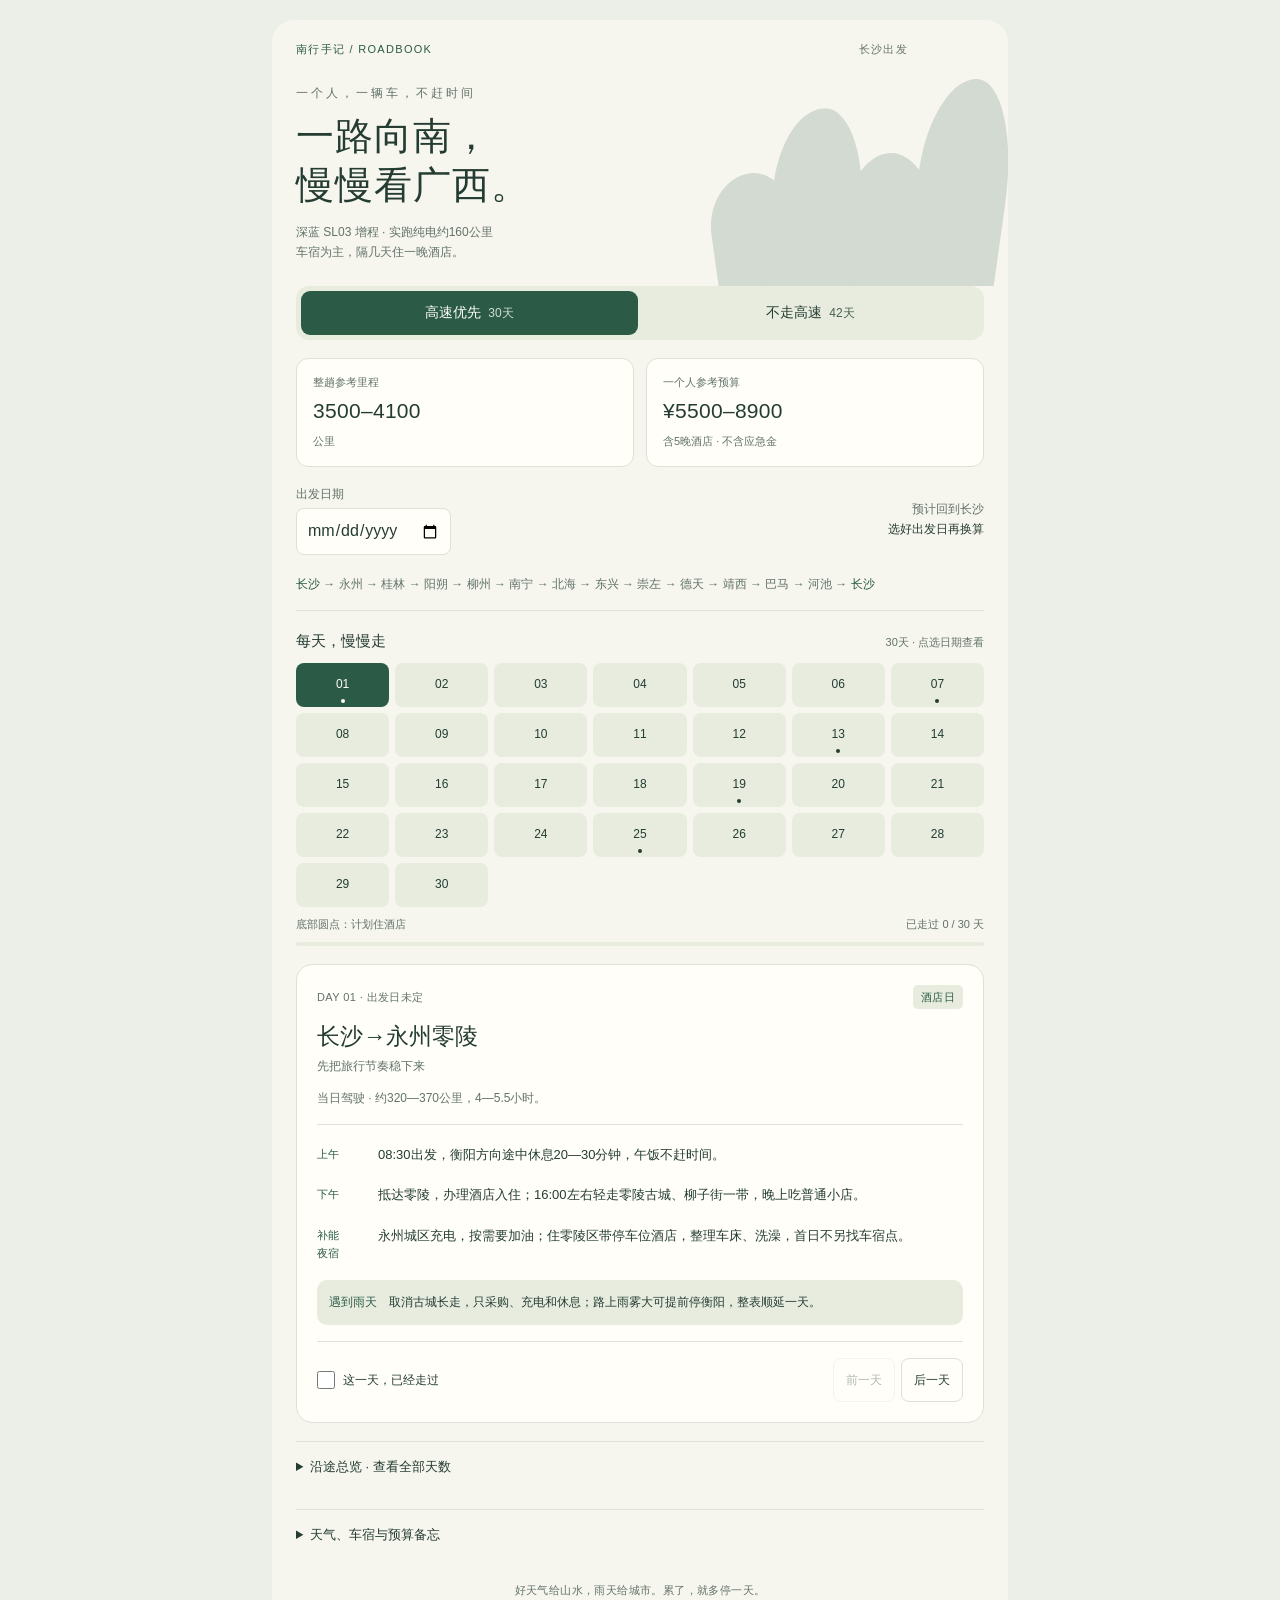
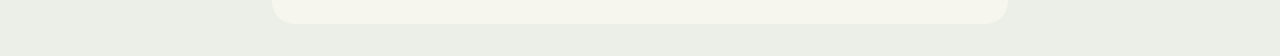
==== index.html @ faa58203 "Publish complete roadbook H5 and travel guides" ====
<!doctype html>
<html lang="zh-CN">
<head>
  <meta charset="utf-8">
  <meta name="viewport" content="width=device-width, initial-scale=1, viewport-fit=cover">
  <meta name="color-scheme" content="light dark">
  <meta name="theme-color" content="#2b5b46">
  <meta name="description" content="长沙出发的广西自驾路书：高速30天、国省道42天，逐日行程、补能夜宿、雨天替代与出发日期换算。">
  <meta name="referrer" content="strict-origin-when-cross-origin">
  <title>南行手记 · 广西自驾路书</title>
  <style>
    :root{color-scheme:light dark;background:light-dark(#ecefe7,#111b17);color:light-dark(#243c32,#eef2e8)}
    html{scroll-behavior:smooth}body{margin:0;padding:20px 12px 32px;font-family:-apple-system,BlinkMacSystemFont,"PingFang SC","Microsoft YaHei",sans-serif}
    .cursor-interaction{cursor:pointer}a{touch-action:manipulation}
    @media(max-width:450px){body{padding:8px 6px 20px}}
    @media(prefers-reduced-motion:reduce){html{scroll-behavior:auto}}
  </style>
  <script>
    (()=>{
      const key='guangxi-roadbook:v1';
      let state=null;
      try{state=JSON.parse(localStorage.getItem(key)||'null');}catch{}
      window.openai={
        widgetState:state,
        setWidgetState(next){
          this.widgetState=next;
          try{localStorage.setItem(key,JSON.stringify(next));return Promise.resolve();}
          catch(error){return Promise.reject(error);}
        }
      };
      window.addEventListener('storage',event=>{
        if(event.key!==key)return;
        try{
          window.openai.widgetState=JSON.parse(event.newValue||'null');
          window.dispatchEvent(new CustomEvent('openai:set_globals',{detail:{globals:{widgetState:window.openai.widgetState}}}));
        }catch{}
      });
    })();
  </script>
</head>
<body>
<div id="gx-roadbook">
  <style>
    #gx-roadbook{--gx-paper:light-dark(#f6f5ee,#18221f);--gx-panel:light-dark(#fffef9,#23302a);--gx-ink:light-dark(#243c32,#eef2e8);--gx-muted:light-dark(#62736a,#b1beb4);--gx-green:light-dark(#2b5b46,#b9d4b6);--gx-on:light-dark(#fffef8,#203228);--gx-line:light-dark(#dce2d7,#405048);--gx-soft:light-dark(#e7ecdf,#303e31);--gx-warm:light-dark(#f1e6cf,#443c2b);--gx-warm-ink:light-dark(#725a2d,#e8d3a2);color:var(--gx-ink);font-family:-apple-system,BlinkMacSystemFont,"PingFang SC","Microsoft YaHei",sans-serif;font-size:14px;line-height:1.65;max-width:736px;margin:0 auto;background:var(--gx-paper);border-radius:22px;overflow:clip;color-scheme:light dark}
    #gx-roadbook *{box-sizing:border-box}#gx-roadbook button,#gx-roadbook input{font:inherit}#gx-roadbook button{color:inherit;cursor:inherit}#gx-roadbook button:focus-visible,#gx-roadbook input:focus-visible,#gx-roadbook summary:focus-visible,#gx-roadbook a:focus-visible{outline:3px solid var(--gx-green);outline-offset:3px}#gx-roadbook [hidden]{display:none!important}
    #gx-roadbook h1,#gx-roadbook h2,#gx-roadbook h3,#gx-roadbook p{margin:0}#gx-roadbook button,#gx-roadbook a,#gx-roadbook summary,#gx-roadbook input{touch-action:manipulation}#gx-roadbook a{color:var(--gx-green);text-underline-offset:3px}
    #gx-roadbook .gx-top{display:flex;align-items:center;justify-content:space-between;gap:12px;padding:20px 24px 0;padding-right:100px;font-size:11px;letter-spacing:1.3px;color:var(--gx-muted)}
    #gx-roadbook .gx-brand{font-weight:500;color:var(--gx-green);white-space:nowrap}#gx-roadbook .gx-hero{padding:26px 24px 23px;position:relative;isolation:isolate;overflow:hidden}#gx-roadbook .gx-kicker{font-size:12px;letter-spacing:3px;color:var(--gx-muted);margin-bottom:8px}#gx-roadbook h1{font-size:38px;font-weight:500;line-height:1.28;letter-spacing:1px;max-width:440px}#gx-roadbook .gx-hero-sub{margin-top:14px;color:var(--gx-muted);font-size:12px;max-width:330px}#gx-roadbook .gx-mountains{position:absolute;inset:10px -20px 0 auto;width:43%;opacity:.17;z-index:-1;pointer-events:none}#gx-roadbook .gx-mountains span{position:absolute;bottom:-12px;width:90px;background:var(--gx-green);border-radius:52% 48% 8% 8%/45% 55% 5% 5%;transform:rotate(-8deg)}#gx-roadbook .gx-mountains span:nth-child(1){height:125px;left:0}#gx-roadbook .gx-mountains span:nth-child(2){height:190px;left:60px;transform:rotate(5deg)}#gx-roadbook .gx-mountains span:nth-child(3){height:145px;left:137px;transform:rotate(-5deg)}#gx-roadbook .gx-mountains span:nth-child(4){height:220px;left:205px;transform:rotate(8deg)}
    #gx-roadbook .gx-body{padding:0 24px 24px;display:grid;gap:18px}#gx-roadbook .gx-tabs{display:grid;grid-template-columns:1fr 1fr;background:var(--gx-soft);padding:5px;border-radius:13px;gap:4px}#gx-roadbook .gx-tab{border:0;background:transparent;border-radius:9px;padding:10px 8px;min-height:44px;font-weight:500}#gx-roadbook .gx-tab[aria-selected=true]{background:var(--gx-green);color:var(--gx-on)}#gx-roadbook .gx-tab small{font-size:12px;font-weight:400;opacity:.8;margin-left:7px}
    #gx-roadbook .gx-stats{display:grid;grid-template-columns:1fr 1fr;gap:12px}#gx-roadbook .gx-stat{padding:14px 16px;background:var(--gx-panel);border:1px solid var(--gx-line);border-radius:12px}#gx-roadbook .gx-stat-label{font-size:11px;color:var(--gx-muted)}#gx-roadbook .gx-stat-value{font-size:21px;letter-spacing:.3px;font-weight:500;margin-top:3px;font-variant-numeric:tabular-nums}#gx-roadbook .gx-stat small{font-size:11px;color:var(--gx-muted)}
    #gx-roadbook .gx-depart{display:flex;align-items:center;justify-content:space-between;gap:12px;flex-wrap:wrap}#gx-roadbook .gx-depart label{display:grid;gap:4px;font-size:12px;color:var(--gx-muted)}#gx-roadbook input[type=date]{border:1px solid var(--gx-line);background:var(--gx-panel);color:var(--gx-ink);border-radius:8px;padding:8px 10px;min-height:44px;font-size:16px;max-width:100%}#gx-roadbook .gx-end{text-align:right;font-size:12px;color:var(--gx-muted)}#gx-roadbook .gx-end strong{display:block;font-weight:500;color:var(--gx-ink)}
    #gx-roadbook .gx-route{font-size:12px;line-height:1.9;color:var(--gx-muted);padding:0 0 14px;border-bottom:1px solid var(--gx-line)}#gx-roadbook .gx-route b{font-weight:500;color:var(--gx-green)}#gx-roadbook .gx-section-head{display:flex;align-items:baseline;justify-content:space-between;gap:12px;margin-bottom:10px}#gx-roadbook .gx-section-head h2{font-size:15px;font-weight:500}#gx-roadbook .gx-section-head span{font-size:11px;color:var(--gx-muted)}
    #gx-roadbook .gx-days{display:grid;grid-template-columns:repeat(7,minmax(0,1fr));gap:6px}#gx-roadbook .gx-day{border:0;background:var(--gx-soft);border-radius:8px;min-height:44px;position:relative;font-size:12px;font-variant-numeric:tabular-nums;padding:7px 1px}#gx-roadbook .gx-day[aria-pressed=true]{background:var(--gx-green);color:var(--gx-on)}#gx-roadbook .gx-day.gx-done:after{content:"✓";position:absolute;right:4px;top:1px;font-size:10px}#gx-roadbook .gx-day.gx-hotel:before{content:"";width:4px;height:4px;background:currentColor;border-radius:50%;position:absolute;left:calc(50% - 2px);bottom:4px}#gx-roadbook .gx-legend{display:flex;justify-content:space-between;gap:10px;flex-wrap:wrap;font-size:11px;color:var(--gx-muted);margin-top:8px}#gx-roadbook .gx-meter{height:4px;border-radius:3px;background:var(--gx-soft);margin-top:8px;overflow:hidden}#gx-roadbook .gx-meter span{display:block;height:100%;background:var(--gx-green);transition:width .2s}
    #gx-roadbook .gx-detail{background:var(--gx-panel);border:1px solid var(--gx-line);border-radius:16px;padding:20px;scroll-margin-top:16px}#gx-roadbook .gx-daytop{display:flex;align-items:center;justify-content:space-between;gap:8px;flex-wrap:wrap;color:var(--gx-muted);font-size:11px;letter-spacing:.4px}#gx-roadbook .gx-badge{background:var(--gx-soft);color:var(--gx-green);padding:3px 8px;border-radius:5px;white-space:nowrap}#gx-roadbook .gx-detail h2{font-size:23px;font-weight:500;margin-top:10px;line-height:1.5}#gx-roadbook .gx-subtitle{font-size:12px;color:var(--gx-muted);margin-top:4px}#gx-roadbook .gx-drive{font-size:12px;color:var(--gx-muted);padding:12px 0 15px;border-bottom:1px solid var(--gx-line)}
    #gx-roadbook .gx-timeline{display:grid;gap:17px;margin:18px 0}#gx-roadbook .gx-slot{display:grid;grid-template-columns:49px 1fr;gap:12px}#gx-roadbook .gx-time{font-size:11px;font-weight:500;color:var(--gx-green);padding-top:2px}#gx-roadbook .gx-slot p{font-size:13px;line-height:1.8;overflow-wrap:anywhere}#gx-roadbook .gx-rain{background:var(--gx-soft);padding:12px;border-radius:10px;font-size:12px;line-height:1.8}#gx-roadbook .gx-rain b{font-weight:500;color:var(--gx-green)}#gx-roadbook .gx-monday{margin-top:10px;background:var(--gx-warm);color:var(--gx-warm-ink);border-radius:8px;padding:10px 12px;font-size:12px}
    #gx-roadbook .gx-actions{display:flex;align-items:center;justify-content:space-between;gap:8px;flex-wrap:wrap;border-top:1px solid var(--gx-line);padding-top:16px;margin-top:16px}#gx-roadbook .gx-complete{display:flex;align-items:center;gap:8px;min-height:44px;font-size:12px}#gx-roadbook input[type=checkbox]{width:18px;height:18px;accent-color:var(--gx-green);margin:0}#gx-roadbook .gx-pager{display:flex;gap:6px}#gx-roadbook .gx-pager button{border:1px solid var(--gx-line);background:var(--gx-panel);border-radius:8px;min-height:44px;padding:7px 12px;font-size:12px}#gx-roadbook button:disabled{opacity:.35}
    #gx-roadbook details{border-top:1px solid var(--gx-line);padding-top:14px}#gx-roadbook summary{font-size:13px;font-weight:500;min-height:35px;user-select:none}#gx-roadbook .gx-outline{margin-top:10px;display:grid;gap:0}#gx-roadbook .gx-outline button{display:grid;grid-template-columns:40px 1fr 20px;gap:8px;text-align:left;align-items:center;border:0;border-bottom:1px solid var(--gx-line);background:transparent;padding:12px 0;min-height:48px;font-size:12px}#gx-roadbook .gx-outline button span:first-child{color:var(--gx-muted);font-variant-numeric:tabular-nums}#gx-roadbook .gx-outline button[aria-current=true]{color:var(--gx-green);font-weight:500}#gx-roadbook .gx-notes{font-size:12px;color:var(--gx-muted);display:grid;gap:12px;margin-top:10px}#gx-roadbook .gx-links{display:flex;gap:16px;flex-wrap:wrap;font-size:12px}#gx-roadbook .gx-foot{font-size:11px;color:var(--gx-muted);text-align:center;padding-top:4px;letter-spacing:.4px}#gx-roadbook .gx-nojs{padding:24px}
    @media(max-width:450px){#gx-roadbook{border-radius:14px}#gx-roadbook .gx-top{padding-left:18px;padding-right:95px;font-size:10px}#gx-roadbook .gx-hero{padding:24px 18px 20px}#gx-roadbook h1{font-size:31px}#gx-roadbook .gx-body{padding:0 16px 20px;gap:16px}#gx-roadbook .gx-detail{padding:16px}#gx-roadbook .gx-detail h2{font-size:21px}#gx-roadbook .gx-stat{padding:12px}#gx-roadbook .gx-stat-value{font-size:19px}#gx-roadbook .gx-tabs small{margin-left:4px;font-size:11px}#gx-roadbook .gx-slot{grid-template-columns:42px 1fr;gap:9px}#gx-roadbook .gx-end{flex:1;min-width:110px}}
    #gx-roadbook .gx-stat-value{white-space:nowrap}#gx-roadbook .gx-stat-value small{display:block;font-size:11px;letter-spacing:0;margin-top:3px}#gx-roadbook b{font-weight:500}
    @media(max-width:360px){#gx-roadbook .gx-stat-value{font-size:16px;letter-spacing:0}#gx-roadbook .gx-stat{padding:10px}#gx-roadbook .gx-top>span:last-child{display:none}#gx-roadbook .gx-depart{display:grid;grid-template-columns:1fr}#gx-roadbook .gx-end{text-align:left}}
    @media(prefers-reduced-motion:reduce){#gx-roadbook *{transition:none!important;scroll-behavior:auto!important}}
  </style>
  <div class="gx-top"><span class="gx-brand">南行手记 / ROADBOOK</span><span>长沙出发</span></div>
  <header class="gx-hero">
    <div class="gx-kicker">一个人，一辆车，不赶时间</div>
    <h1>一路向南，<br>慢慢看广西。</h1>
    <p class="gx-hero-sub">深蓝 SL03 增程 · 实跑纯电约160公里<br>车宿为主，隔几天住一晚酒店。</p>
    <div class="gx-mountains" aria-hidden="true"><span></span><span></span><span></span><span></span></div>
  </header>
  <div class="gx-body">
    <div class="gx-tabs" role="tablist" aria-label="选择路线">
      <button type="button" class="gx-tab cursor-interaction" id="gx-high" role="tab" aria-selected="true" aria-controls="gx-panel" data-route="high">高速优先<small>30天</small></button>
      <button type="button" class="gx-tab cursor-interaction" id="gx-local" role="tab" aria-selected="false" aria-controls="gx-panel" data-route="local">不走高速<small>42天</small></button>
    </div>
    <section id="gx-panel" role="tabpanel" aria-labelledby="gx-high">
      <div class="gx-stats">
        <div class="gx-stat"><div class="gx-stat-label">整趟参考里程</div><div class="gx-stat-value" id="gx-distance">3500—4100 <small>公里</small></div></div>
        <div class="gx-stat"><div class="gx-stat-label">一个人参考预算</div><div class="gx-stat-value" id="gx-budget">¥5500—8900</div><small id="gx-hotels">含5晚酒店 · 不含应急金</small></div>
      </div>
    </section>
    <div class="gx-depart"><label for="gx-start">出发日期<input id="gx-start" type="date" aria-label="选择出发日期"></label><div class="gx-end"><span>预计回到长沙</span><strong id="gx-end">选好出发日再换算</strong></div></div>
    <p class="gx-route"><b>长沙</b> → 永州 → 桂林 → 阳朔 → 柳州 → 南宁 → 北海 → 东兴 → 崇左 → 德天 → 靖西 → 巴马 → 河池 → <b>长沙</b></p>
    <section aria-label="逐日选择">
      <div class="gx-section-head"><h2>每天，慢慢走</h2><span id="gx-range">30天 · 点选日期查看</span></div>
      <div class="gx-days" id="gx-days" aria-label="选择第几天"></div>
      <div class="gx-legend"><span>底部圆点：计划住酒店</span><span id="gx-progress" aria-live="polite">已走过 0 / 30 天</span></div>
      <div class="gx-meter" role="progressbar" aria-label="行程完成进度" aria-valuemin="0" aria-valuemax="30" aria-valuenow="0"><span id="gx-meter-fill" style="width:0%"></span></div>
    </section>
    <article class="gx-detail" id="gx-detail" aria-label="当天行程">
      <div class="gx-daytop"><span id="gx-date">DAY 01 · 出发日未定</span><span class="gx-badge" id="gx-sleep">酒店日</span></div>
      <h2 id="gx-title"></h2><p class="gx-subtitle" id="gx-subtitle"></p><div class="gx-drive" id="gx-drive"></div>
      <div class="gx-timeline"><div class="gx-slot"><span class="gx-time">上午</span><p id="gx-am"></p></div><div class="gx-slot"><span class="gx-time">下午</span><p id="gx-pm"></p></div><div class="gx-slot"><span class="gx-time">补能<br>夜宿</span><p id="gx-night"></p></div></div>
      <div class="gx-rain"><b>遇到雨天　</b><span id="gx-rain"></span></div>
      <div class="gx-monday" id="gx-monday" hidden>这天是周一，涉及博物馆的安排先核实开放，可与同城户外日调换。</div>
      <div class="gx-actions"><label class="gx-complete cursor-interaction"><input id="gx-complete" type="checkbox">这一天，已经走过</label><div class="gx-pager"><button type="button" id="gx-prev" class="cursor-interaction">前一天</button><button type="button" id="gx-next" class="cursor-interaction">后一天</button></div></div>
      <span id="gx-live" class="gx-sr" aria-live="polite" style="position:absolute;clip-path:inset(50%);width:1px;height:1px;overflow:hidden"></span>
    </article>
    <details id="gx-all"><summary class="cursor-interaction">沿途总览 · 查看全部天数</summary><div class="gx-outline" id="gx-outline"></div></details>
    <details><summary class="cursor-interaction">天气、车宿与预算备忘</summary><div class="gx-notes">
      <p><b>天气资料截至 2026.11.05。</b>11月上旬冷空气和阴雨频繁，8—9日前后需重点复核降雨及北部湾大风。更远日期按县级24—72小时预报调整，不把本页当实时预报。</p>
      <div class="gx-links"><a href="https://hunan.weather.com.cn/index.shtml" target="_blank" rel="noopener noreferrer">湖南天气 ↗</a><a href="https://gx.weather.com.cn/indexOnline.shtml" target="_blank" rel="noopener noreferrer">广西天气 ↗</a><a href="https://www.gxnews.com.cn/staticpages/20261104/newgx6aeb2c15-22011536.shtml" target="_blank" rel="noopener noreferrer">近期预报来源 ↗</a></div>
      <p><b>车宿先落实许可。</b>夜宿区域是候选，不是已核实营地；确认允许留人过夜、厕所夜间开放和总收费。没有合适场地就住店。</p>
      <p><b>增程车核对露营规则。</b>当前车机是否禁用增程器、低电量及模式结束后的行为，按对应说明书核实；不在地下车库、封闭棚或尾气聚集处睡车。</p>
      <p><b>费用是估算。</b>包含油电、餐饮、停车、少量门票和计划酒店；另留1500—2000元应急。当天延长的酒店与生活费另算。车程未接实时导航，桩位和场地须当天确认。</p>
      <p><b>闭馆日可调换。</b>桂林、柳州、合浦博物馆通常周一闭馆，实际以馆方通知为准。雨天留城休整，后面的日期顺延。</p>
    </div></details>
    <footer class="gx-foot">好天气给山水，雨天给城市。累了，就多停一天。</footer>
  </div>
  <script id="gx-trip-data" type="application/json">{"high": [{"n": 1, "title": "长沙→永州零陵：先把旅行节奏稳下来", "drive": "约320—370公里，4—5.5小时。", "am": "08:30出发，衡阳方向途中休息20—30分钟，午饭不赶时间。", "pm": "抵达零陵，办理酒店入住；16:00左右轻走零陵古城、柳子街一带，晚上吃普通小店。", "night": "永州城区充电，按需要加油；住零陵区带停车位酒店，整理车床、洗澡，首日不另找车宿点。", "rain": "取消古城长走，只采购、充电和休息；路上雨雾大可提前停衡阳，整表顺延一天。"}, {"n": 2, "title": "永州→桂林：转场后只逛老城", "drive": "约210—260公里，3—4小时。", "am": "09:00出发，经全州、兴安方向去桂林；途中只休息，不塞灵渠游览。", "pm": "午后抵达，车停正规场地，步行东西巷、靖江王城外围，晚饭后早点休息。", "night": "桂林七星区或叠彩区生活便利的地面管理停车场候选；城区充电，不把东西巷日间停车位当作车宿许可。", "rain": "道路正常就完成转场，抵达后休息；有交通预警则留永州。"}, {"n": 3, "title": "桂林：湖边慢走或博物馆日", "drive": "约10—60公里，0.5—2小时，取决于是否前往临桂。", "am": "天气适合时走榕湖、杉湖开放步道，约2小时，不必买游船票。", "pm": "东西巷附近吃午饭，回车午休；有兴趣再逛一段漓江城区开放步道。", "night": "继续住已确认允许过夜的桂林停车点，午饭时补电，尽量不用每天搬车宿基地。", "rain": "改为临桂桂林博物馆，09:30—12:00参观，下午休整；周一闭馆则洗衣、采购，户外等下一天。"}, {"n": 4, "title": "桂林→兴坪：漓江风景只看一段", "drive": "约70—100公里，1.5—2.5小时。", "am": "09:00前后出发，导航兴坪古镇正规停车场，按开放公路行驶，不跟随所谓沿江捷径。", "pm": "午饭后逛古镇和开放岸边，挑一段看黄布倒影方向风景；不爬老寨山、不安排徒步穿越。", "night": "离开桂林前补电，兴坪镇找经核实允许过夜的管理停车场或民宿院内；无合适场地就住镇上。", "rain": "中到大雨、山路预警时不转进兴坪，留桂林，D4及后续顺延。"}, {"n": 5, "title": "兴坪→阳朔：半天看江，半天安顿", "drive": "约30—50公里，1—1.5小时。", "am": "09:00—11:00在兴坪开放岸边散步；水上项目如要体验，先核实营业、水位和限制，只选一个。", "pm": "午饭后去阳朔县城，先确定停车基地和充电；傍晚轻逛西街，天黑后步行或公共交通返回已定基地。", "night": "阳朔县城外围管理停车场候选，避开西街酒吧夜间噪声区。", "rain": "上午直接休息，中午视路况去阳朔；不坐筏、不走江滩。"}, {"n": 6, "title": "阳朔：遇龙河上游慢游", "drive": "约20—50公里，1—2小时。", "am": "09:00到旧县附近正规停车点；选择旧县、遇龙桥方向的一段开放步道，走2—3公里即可。", "pm": "天气好可租自行车走一小段田园路，或喝茶发呆；不要求一天骑完整条遇龙河。", "night": "下午回阳朔城区补电，仍住同一获准车宿点；洗衣烘干可在城区解决。", "rain": "取消骑行与河边长走，改为采购、洗衣和休息，留一整天空白也可以。"}, {"n": 7, "title": "阳朔→柳州：到城里洗澡睡一晚", "drive": "约170—220公里，2.5—3.5小时。", "am": "09:00出发去柳州，中途休息一次；不额外绕去荔浦收费景区。", "pm": "先入住酒店、洗澡洗衣；傍晚在柳江开放岸边走走，晚饭吃螺蛳粉或卷粉。", "night": "住柳州带停车位酒店，优先柳南区或鱼峰区交通方便的生活片区；下午充电。", "rain": "只完成转场和酒店休整，取消夜景。"}, {"n": 8, "title": "柳州：公园和老城", "drive": "约15—35公里，0.5—1.5小时。", "am": "09:00—12:00龙潭公园轻松走，不追每个拍照点。", "pm": "午休后逛柳侯公园，傍晚再选窑埠或柳江岸边一处，避免来回穿城。", "night": "柳州生活区附近地面管理停车场候选；补给后找安静位置，避开夜市与货运口。", "rain": "改柳州博物馆，馆方通常周一闭馆；闭馆就把公园日与返程柳州参观项目互换。"}, {"n": 9, "title": "柳州→南宁：城市转场，不加青秀山", "drive": "约240—290公里，3—4小时。", "am": "08:30—09:00出发，途中休息、吃饭，别边开车边赶午饭。", "pm": "抵达南宁后充电、采购；傍晚逛三街两巷或民生路片区，二选一即可。", "night": "南宁江南区或青秀区生活方便、获准过夜的地面停车点；先确定夜宿再进老城。", "rain": "抵达后直接休息，不在雨中走老城。"}, {"n": 10, "title": "南宁：看民族文化，给身体放一天假", "drive": "约20—50公里，1—2小时。", "am": "09:30—12:00广西民族博物馆，先查馆方当日开放和入馆要求。", "pm": "午饭、午休、洗衣；雨停后任选一段邕江开放步道，不再加第二个大景点。", "night": "沿用南宁获准车宿基地，午饭或洗衣期间充电。", "rain": "保留开馆的室内参观；遇闭馆则把D10改纯休整日，不开车找另一个同样闭馆的馆。"}, {"n": 11, "title": "南宁→北海：到海边先安顿", "drive": "约210—260公里，3—4小时。", "am": "09:00出发，午前后到北海，午饭吃普通小店，不急着买海鲜。", "pm": "先找城区停车基地、充电，16:00左右去银滩开放区域看海一小时。", "night": "海城区或银海区内陆侧管理停车场候选；不在沙滩、堤外和迎风海边过夜。", "rain": "取消银滩，城区采购与休息；大风天气直接住店。"}, {"n": 12, "title": "北海：银滩和侨港，慢一点", "drive": "约15—35公里，0.5—1.5小时。", "am": "09:00—11:00银滩开放区域散步，遵守海滩旗示与现场管理，不把下水列为任务。", "pm": "午休后逛侨港街区，吃一两样小吃；风小、无预警时再看海，16:30左右返城。", "night": "继续住北海同一获准停车基地，按实测夜耗决定是否补电。", "rain": "城区短逛或休息；不追日落，不在风浪里守海边。"}, {"n": 13, "title": "北海：老街、洗衣、住酒店", "drive": "约10—30公里，0.5—1小时。", "am": "09:00—11:00北海老街，沿主街慢走，午饭问清价格和份量。", "pm": "入住酒店，洗澡、洗衣烘干、整理潮湿被褥；不给这半天再加行程。", "night": "北海酒店，预算120—200元，停车条件先核实；城区补电。", "rain": "缩短老街，把大部分时间给酒店休整。"}, {"n": 14, "title": "北海→钦州→防城港：分段看海岸城市", "drive": "约200—250公里，3—4.5小时。", "am": "08:30—09:00出发去钦州，午饭并休息、补能。", "pm": "去防城港，先定落脚点；天气合适时在西湾开放步道散步，不再绕远去别的海滩。", "night": "钦州或防城港城区充电；防城港内陆侧管理停车场候选。", "rain": "可只走到钦州，当天过夜，防城港次日顺延。"}, {"n": 15, "title": "防城港→东兴：口岸城市慢逛", "drive": "约60—100公里，1.5—2.5小时。", "am": "09:00出发，午前到东兴，先解决停车、午饭。", "pm": "步行口岸城市开放街区和老街，不安排出境，不闯临时管制区域。", "night": "东兴城区充电与获准车宿，避开口岸货车通道。", "rain": "减少步行，在城区休息；不要改走更偏僻的沿边路躲雨。"}, {"n": 16, "title": "东兴→崇左：转入边关田园路线", "drive": "约210—280公里，3—4.5小时。", "am": "08:30出发，按实时导航选择上思方向的高速组合，途中休息一次。", "pm": "抵达崇左后补给、充电；傍晚太平古城开放街区轻走1小时即可。", "night": "崇左江州区生活片区管理停车场候选，优先方便第二天出城的位置。", "rain": "转场后直接休息，取消古城夜逛；道路预警则留东兴。"}, {"n": 17, "title": "崇左→大新补能→明仕田园：把时间给田园", "drive": "视是否绕大新补电，约120—190公里，2.5—4小时。", "am": "09:00出发；先核对明仕、硕龙补能情况，必要时经大新县城充电、午饭，不赌景区桩。", "pm": "明仕田园开放区域步行2—3公里，看峰林、村落；竹筏自选，不买整套项目。", "night": "明仕经核实允许过夜的民宿院内或管理场地候选；找不到就住当地民宿，不夜间折返赶路。", "rain": "留崇左或大新县城，等雨势缓解再进田园，整表顺延。"}, {"n": 18, "title": "明仕→德天→硕龙：只安排瀑布一个主项目", "drive": "约60—100公里，1.5—3小时。", "am": "08:30前后出发到德天游客集散中心，按景区接驳进入，留3—4小时看瀑布。", "pm": "午饭后视体力继续景区步行，14:30—15:30离开，去硕龙镇安顿；不再加峡谷。", "night": "白天核实硕龙可用桩；无补电条件且夜间电量不够，就住店，不用睡觉时发动机补电兜底。", "rain": "只有景区正常开放、无相关预警才游览；强降雨或关闭则留镇上，德天顺延。"}, {"n": 19, "title": "硕龙→靖西→鹅泉：小景点配酒店", "drive": "约100—150公里，2.5—4小时。", "am": "09:00出发去靖西，先在城区吃饭、充电，不绕进未经核实的沿边小路。", "pm": "天气合适时去鹅泉，留1.5—2小时；随后回靖西酒店洗澡休息。", "night": "靖西城区酒店，优先停车、洗衣方便的生活区；城区补能。", "rain": "取消鹅泉，直接酒店休整，次日与旧州合并或顺延。"}, {"n": 20, "title": "靖西→旧州→靖西：留一天给村镇", "drive": "约30—60公里，1—2小时。", "am": "09:00出发去旧州，在正规停车场停车，步行老街、看绣球手工，停留2小时。", "pm": "当地午饭，天气好再走一小段田园；15:00前后回靖西，不叠加漂流。", "night": "靖西同一生活片区找获准车宿场地，下午按夜耗补电。", "rain": "旧州只短逛或取消，留城区；不因闲着而临时钻峡谷。"}, {"n": 21, "title": "靖西→渠洋湖→靖西：湖景日", "drive": "约60—100公里，1.5—3小时。", "am": "09:00出发到渠洋湖正规游客服务/停车区域，沿开放岸线看景；游船先看风力、营业和价格。", "pm": "午饭后休息，14:00—15:00返回靖西，补充食品饮水，准备第二天转场。", "night": "靖西城区充电，继续获准车宿；不睡湖边草地和田埂。", "rain": "取消湖区，城区休息；这是可与D19/D20调换的天气机动日。"}, {"n": 22, "title": "靖西→百色：转场与城市参观", "drive": "约130—170公里，2—3小时。", "am": "09:00出发，中午到百色，先吃饭和确定停车。", "pm": "百色起义纪念馆作为可选项目，先核实开放；不感兴趣就城区开放步道短走。", "night": "百色右江区管理停车场候选，城区充电、检查胎压和轮胎。", "rain": "开馆时保留室内参观，闭馆就补给与休整。"}, {"n": 23, "title": "百色→巴马：到县城安顿再说", "drive": "约120—170公里，2—3.5小时。", "am": "09:00出发去巴马，中午在县城吃饭。", "pm": "先充电和找落脚点；天气合适再走县城开放滨水步道，不急着往村里跑。", "night": "巴马县城生活片区获准地面停车点，不把河边空地当营地。", "rain": "只完成县城转场，不走滨水步道。"}, {"n": 24, "title": "巴马：盘阳河沿线半日，半日休息", "drive": "约30—70公里，1—2.5小时。", "am": "09:00出发看盘阳河沿线开放村镇，选一个点停车散步，午饭前后返回。", "pm": "午休、买菜水果、整理行李；洞穴和养生项目不作为必买内容。", "night": "巴马县城充电并沿用获准停车点，为次日山区转场留足油电。", "rain": "取消沿河出游，县城完整休息一天。"}, {"n": 25, "title": "巴马→河池金城江：山区转场后住店", "drive": "约170—230公里，3—4.5小时，具体以导航为准。", "am": "08:30出发，选高速优先路线，途中休息一次；不为省十几公里改陌生山道。", "pm": "到金城江先入住酒店，洗澡洗衣；有余力再在城区短走，不加洞穴景点。", "night": "河池金城江区酒店，城区充电、按需加油。", "rain": "有山区道路预警就留巴马，酒店日顺延。"}, {"n": 26, "title": "金城江→宜州：龙江边的短途日", "drive": "约70—110公里，1.5—2小时。", "am": "09:00出发去宜州，中午到城区吃饭。", "pm": "龙江城区开放岸边散步，逛普通生活街区，不再专程绕去远郊景点。", "night": "宜州城区充电与获准管理停车场车宿。", "rain": "短途转场后在城区休息，不走河边。"}, {"n": 27, "title": "宜州→柳州：返程补给日", "drive": "约90—130公里，1.5—2.5小时。", "am": "09:00出发，中午到柳州，吃一顿喜欢的小吃。", "pm": "去程没参观柳州博物馆的可补上；否则洗衣、采购、检查车辆，留半天放空。", "night": "柳州城区补电，尽量用去程已熟悉、再次确认允许的停车点。", "rain": "保留室内参观或生活补给；闭馆就休息。"}, {"n": 28, "title": "柳州→桂林：轻松回到熟悉城市", "drive": "约150—190公里，2—3小时。", "am": "09:00出发，午饭前后到桂林。", "pm": "去程因天气没逛的老城或湖边择一补上；都看过就休息，别为凑景点绕远。", "night": "桂林城区充电，使用重新核实的去程停车点，返湘前查湖南天气。", "rain": "转场后休息；桂北大风雨或山区预警时留柳州。"}, {"n": 29, "title": "桂林→兴安短停→永州", "drive": "约230—290公里，3.5—5小时，含短停绕行。", "am": "08:30出发，兴安县城停1—2小时，灵渠周边开放街区散步；是否进入收费景区自选。", "pm": "午饭后去永州，尽量16:00前抵达，不继续赶长沙。", "night": "永州城区充电与获准车宿；如果潮湿或疲劳，住去程熟悉酒店。", "rain": "取消兴安停留，按路况直接永州；不要把节省时间变成夜间加开。"}, {"n": 30, "title": "永州→长沙：白天回家", "drive": "约320—370公里，4—5.5小时。", "am": "08:30出发，衡阳方向途中休息、吃饭，按天气和疲劳状态控制节奏。", "pm": "回长沙，结束环线；不再加购物和景区任务。", "night": "途中按需要补油电，晚上回家；困倦就近休息或增加一晚。", "rain": "湖南雨雾大就晚一天回，不赶原定D30。"}], "local": [{"n": 1, "title": "长沙→湘潭→衡山县城", "drive": "约140—190公里，3.5—5小时。", "am": "08:30出发，参考G107走廊，湘潭停午饭，休息30分钟。", "pm": "继续去衡山县城，抵达后仅在县城开放滨江路段走一小时，不去南岳登山。", "night": "衡山县城充电与获准地面停车场车宿，避开G107货车通道。", "rain": "雨雾明显就停湘潭，增加一晚，不夜间补里程。"}, {"n": 2, "title": "衡山→衡阳市区", "drive": "约60—100公里，1.5—3小时。", "am": "睡足后09:00出发，中午前到衡阳，吃饭、充电。", "pm": "石鼓书院周边开放滨江步道轻走，是否进入收费区域自行决定；16:00前找夜宿。", "night": "衡阳市区生活片区管理停车场候选，避开江滩和货运区域。", "rain": "直接城市休息，给衣物除潮，不改爬南岳。"}, {"n": 3, "title": "衡阳→祁东→祁阳", "drive": "约130—180公里，3.5—5.5小时。", "am": "08:30出发，祁东县城午饭、停车休息；参考G322走廊。", "pm": "继续到祁阳，城区找落脚点，傍晚普通生活街区散步，不再跑景区。", "night": "祁东或祁阳充电，祁阳城区获准车宿。", "rain": "午后雨大就停祁东，祁阳和后续顺延一天。"}, {"n": 4, "title": "祁阳→永州零陵：洗澡洗衣", "drive": "约60—100公里，1.5—3小时。", "am": "09:00出发去零陵，午饭前后抵达；不叠加浯溪等游览。", "pm": "入住酒店，洗澡洗衣；16:00左右再轻逛零陵古城、柳子街。", "night": "零陵区带停车位酒店，城区补能、采购饮水。", "rain": "保留酒店休整，古城随时可取消。"}, {"n": 5, "title": "零陵→东安→全州", "drive": "约120—170公里，3—5小时。", "am": "08:30出发，经东安，县城吃午饭和休息。", "pm": "到全州，湘江城区开放步道短走，体验县城生活，不绕进山里。", "night": "东安或全州城区补电，全州获准管理停车场车宿。", "rain": "停东安或全州县城，不在大雨中找郊野营地。"}, {"n": 6, "title": "全州→兴安→桂林", "drive": "约130—180公里，3.5—5小时。", "am": "08:30出发，兴安停1—2小时，看灵渠周边开放街区，午饭后休息。", "pm": "继续去桂林，先确定停车基地，不再安排夜景长走。", "night": "兴安或桂林补电，桂林七星区/叠彩区管理停车点候选。", "rain": "取消兴安游览，路况差就留兴安县城。"}, {"n": 7, "title": "桂林：湖边、东西巷", "drive": "约10—60公里，0.5—2小时。", "am": "榕湖、杉湖开放步道慢走2小时。", "pm": "午休后东西巷、靖江王城外围步行，16:00前回停车基地。", "night": "桂林沿用获准停车场，午饭时补电。", "rain": "改临桂桂林博物馆；周一闭馆则纯休整，户外日顺延。"}, {"n": 8, "title": "桂林→兴坪", "drive": "约70—100公里，2—3小时。", "am": "09:00出发，经正常开放公路到兴坪正规停车场，不走地图里的临江小道捷径。", "pm": "古镇午饭、开放岸边看漓江，走到舒服就返回，不爬山追日落。", "night": "桂林出发前补电；兴坪经核实允许过夜的管理场地候选，无合适点就住店。", "rain": "留桂林，兴坪整天后移。"}, {"n": 9, "title": "兴坪→阳朔", "drive": "约30—50公里，1—1.5小时。", "am": "兴坪岸边轻走，或天气、运营允许时选一个水上项目。", "pm": "午饭后去阳朔，找基地、充电；傍晚西街短逛，不逛到深夜。", "night": "阳朔县城外围获准管理停车点，不占景区接驳车位车宿。", "rain": "取消水上项目，按路况转场后休息。"}, {"n": 10, "title": "阳朔：遇龙河上游＋酒店", "drive": "约20—50公里，1—2小时。", "am": "旧县、遇龙桥方向开放步道选一段走2小时，停车服从景区管理。", "pm": "回县城入住酒店，洗澡、洗衣烘干，整理床垫被褥。", "night": "阳朔酒店，停车和洗衣条件先核实；城区补电。", "rain": "上午取消，直接休整；遇龙河留给D11。"}, {"n": 11, "title": "阳朔：遇龙河下游与十里画廊", "drive": "约15—40公里，0.5—1.5小时。", "am": "工农桥、十里画廊方向，车停允许区域后步行或租自行车，选短线，不强求骑一圈。", "pm": "旧县日没看成可补上；否则午休后吃饭、采购，留出半天机动。", "night": "阳朔城区获准车宿，出发前夜补足已验证的夜间与次日行驶用电。", "rain": "取消骑行，休息；不为了补项目去湿滑山顶。"}, {"n": 12, "title": "阳朔→荔浦→鹿寨", "drive": "约160—220公里，4.5—6.5小时。", "am": "08:30出发，正常国省道去荔浦，午饭和休息不少于1小时。", "pm": "精神好、路况正常再去鹿寨；不买景区门票、不赶拍照点。", "night": "荔浦或鹿寨城区补能；鹿寨获准停车场车宿。", "rain": "或15:00仍离鹿寨较远时直接住荔浦，次日顺延。"}, {"n": 13, "title": "鹿寨→柳州", "drive": "约50—90公里，1.5—3小时。", "am": "09:00出发去柳州，午饭吃普通螺蛳粉店。", "pm": "龙潭公园走2小时，傍晚前确定停车，不再跨城赶夜市。", "night": "柳州鱼峰区/柳南区生活片区获准地面停车场，城区充电。", "rain": "改休息或开馆的博物馆，公园留D14。"}, {"n": 14, "title": "柳州：博物馆、柳侯公园", "drive": "约10—30公里，0.5—1小时。", "am": "09:30—12:00柳州博物馆，预留2小时以上。", "pm": "午休后柳侯公园，天气好再选一小段柳江岸边；不额外爬马鞍山。", "night": "沿用柳州获准停车点，按需要充电。", "rain": "保留开馆的博物馆；若周一闭馆，则与D13公园项目交换或休整。"}, {"n": 15, "title": "柳州→来宾", "drive": "约90—140公里，2.5—4小时。", "am": "09:00出发，走不走高速导航选项核实后再上路，中午到来宾。", "pm": "补给、午休，城区开放步道短走；这是转场拆分日，不安排远郊景区。", "night": "来宾兴宾区城区充电、获准地面停车点车宿。", "rain": "取消散步，抵达后休息；连续雨天可增加酒店。"}, {"n": 16, "title": "来宾→宾阳→南宁：长转场后住店", "drive": "约180—240公里，4.5—6.5小时。", "am": "08:30出发，宾阳停午饭，休息1小时，午后确认剩余路况。", "pm": "继续到南宁酒店，洗澡洗衣，晚上仅在酒店附近吃饭。", "night": "宾阳或南宁充电，南宁带停车位酒店。", "rain": "或明显疲劳时在宾阳住店，不为赶酒店预订硬开南宁。"}, {"n": 17, "title": "南宁：广西民族博物馆", "drive": "约20—50公里，1—2小时。", "am": "09:30—12:00参观广西民族博物馆，入馆前查当天通知。", "pm": "午休、洗衣取衣、采购；天气合适在邕江开放步道短走。", "night": "南宁生活片区获准地面停车场，午饭或采购时补电。", "rain": "保留开放室内参观，闭馆就与D18对换或休整。"}, {"n": 18, "title": "南宁：半天老城，半天空白", "drive": "约10—30公里，0.5—1.5小时。", "am": "三街两巷、民生路片区慢走，午饭吃小份菜。", "pm": "休息、整理照片、记账；特别想去青秀山可把今天换成青秀山半日，别两套都塞进去。", "night": "沿用南宁获准车宿点，出发去海岸前补油电。", "rain": "纯休整日，不出城找景区。"}, {"n": 19, "title": "南宁→钦州", "drive": "约130—180公里，3.5—5小时。", "am": "08:30—09:00出发，参考正常国省干线，中途休息一次。", "pm": "到钦州吃饭、充电，老城区轻逛，16:00起找停车场。", "night": "钦州城区获准管理停车场，不睡沿海湿地或河边低地。", "rain": "仅转场和休息，不再外出散步。"}, {"n": 20, "title": "钦州→合浦：拆开去北海的路", "drive": "约110—160公里，3—4.5小时。", "am": "09:00出发去合浦，午前后到县城，午饭、午休。", "pm": "县城慢走，确认次日上午合浦汉代文化博物馆开放及入馆要求；整理行李。", "night": "合浦县城补电、获准管理停车场车宿。", "rain": "当日就是生活补给日，不绕海边。"}, {"n": 21, "title": "合浦汉代文化博物馆→北海", "drive": "约40—70公里，1—2小时。", "am": "09:00—11:30合浦汉代文化博物馆，之后县城午饭。", "pm": "去北海找城区基地，天气好再在北海老街短走，不赶银滩日落。", "night": "北海城区补能，海城区/银海区内陆侧获准管理停车场候选。", "rain": "正常开馆时保留参观；若周一闭馆，D20提前参观或顺延一天，不能假设周一开放。"}, {"n": 22, "title": "北海：银滩、侨港＋酒店", "drive": "约15—35公里，0.5—1.5小时。", "am": "无大风和相关预警时银滩开放区域走1—2小时。", "pm": "侨港午饭后入住酒店，洗澡、洗衣、被褥除潮，傍晚只在附近散步。", "night": "北海酒店、城区补电；停车条件先核实。", "rain": "海滩和侨港可全部取消，保留酒店休整。"}, {"n": 23, "title": "北海→钦州", "drive": "约130—180公里，3.5—5小时。", "am": "09:00出发返回钦州，承认这段路线回折，不用为了完全不走回头路大幅加里程。", "pm": "到城里午饭、午休，选一段去程没逛的老城，或不安排游览。", "night": "钦州城区补电，重新确认去程停车点是否仍允许过夜。", "rain": "只转场，抵达后休息。"}, {"n": 24, "title": "钦州→防城港→东兴", "drive": "约150—210公里，4—6小时。", "am": "08:30出发，到防城港午饭，途中不绕多处海滩。", "pm": "体力好就继续东兴；16:00尚未到防城港或已疲劳，则当晚住防城港，东兴次日再去。", "night": "防城港或东兴城区补电，内陆侧获准停车点；晚间不睡临海堤外。", "rain": "取消海边短停，必要时留防城港，多一天预算。"}, {"n": 25, "title": "东兴→防城方向→上思", "drive": "约150—210公里，4—6小时。", "am": "08:30出发，按不走高速的正常国省道线路行驶，不选陌生沿边小路。", "pm": "到上思县城吃饭、休息，查次日去崇左路况；今天不安排十万大山登山。", "night": "上思县城查桩补能，获准管理停车场车宿；电不足且无合适桩则住店。", "rain": "山区有预警则留东兴或防城城区，不硬穿山路。"}, {"n": 26, "title": "上思→崇左", "drive": "约100—140公里，3—4.5小时。", "am": "09:00出发，途中只在正规停车区休息。", "pm": "到崇左先充电采购，傍晚太平古城开放街区走1小时。", "night": "崇左江州区城区获准管理停车场，为明仕、德天段留足油电。", "rain": "取消古城，山路预警时继续留上思。"}, {"n": 27, "title": "崇左→大新补能→明仕田园", "drive": "视县城补电绕行约140—200公里，3.5—5.5小时。", "am": "08:30出发，必要时经大新县城午饭、充电，先核实后两天补能，不赌景区桩。", "pm": "明仕开放田园区域慢走2—3公里，天气好可看夕照，但16:00先确定过夜场地。", "night": "明仕获准民宿院内或管理停车点；没有合适场地就住民宿，不夜间折返。", "rain": "留崇左/大新县城，田园日顺延。"}, {"n": 28, "title": "明仕→德天→硕龙：瀑布与酒店", "drive": "约60—100公里，1.5—3小时。", "am": "08:30出发德天游客集散中心，接驳入园，留3—4小时参观。", "pm": "不追加第二个大景区；15:00前后离园，硕龙镇酒店休整、洗澡洗衣。", "night": "硕龙镇酒店，预算120—200元；查公共充电，酒店有桩需另行确认，不能默认。", "rain": "景区预警或关闭时留镇上，入住休整并顺延德天。"}, {"n": 29, "title": "硕龙→靖西→鹅泉", "drive": "约100—150公里，3—4.5小时。", "am": "09:00出发靖西，城区午饭、充电，先建立过夜基地。", "pm": "天气合适去鹅泉1.5—2小时，随后返城区，不追赶旧州。", "night": "靖西城区获准管理停车场，优先以后两天能连续使用的场地。", "rain": "取消鹅泉，直接城区休息；可调至D30。"}, {"n": 30, "title": "靖西→旧州→靖西", "drive": "约30—60公里，1—2小时。", "am": "旧州老街、绣球手工，留2小时，收费项目按兴趣选择。", "pm": "午饭后田园短走，15:00左右返靖西，午休、采购。", "night": "靖西同一获准车宿点，按夜耗补电。", "rain": "与鹅泉日调换，或城区休整，不追加峡谷。"}, {"n": 31, "title": "靖西→渠洋湖→靖西", "drive": "约60—100公里，2—3小时。", "am": "渠洋湖正规停车区和开放岸线，走到舒服即可，游船视天气和营业自选。", "pm": "14:00—15:00返靖西，买次日路餐、饮水，检查轮胎。", "night": "靖西城区补电与获准车宿，不住湖边草地。", "rain": "湖区取消，整日县城休息；后续不靠夜路追回时间。"}, {"n": 32, "title": "靖西→德保", "drive": "约55—90公里，1.5—3小时。", "am": "09:00出发走正常国省道到德保，途中不随意停山路拍照。", "pm": "县城午饭、休息，普通街区慢逛，查第二天去百色路况。", "night": "德保县城查桩、获准管理停车场车宿；不为凑景点绕到远郊。", "rain": "只有路况正常才转场，否则留靖西。"}, {"n": 33, "title": "德保→百色", "drive": "约90—140公里，3—4.5小时。", "am": "08:30—09:00出发，白天完成山路转场。", "pm": "百色起义纪念馆可选，先核实开放；不参观就补给、车辆检查。", "night": "百色右江区充电，城区获准管理停车场车宿。", "rain": "路况差就不转场；到城后选开放室内或休息。"}, {"n": 34, "title": "百色→巴马：住店休整", "drive": "约130—180公里，4—6小时。", "am": "08:30出发，中途正规场地休息，午饭不赶路。", "pm": "到巴马酒店，洗澡洗衣、整理车床；傍晚县城短走。", "night": "巴马县城酒店，城区补电、按需加油。", "rain": "有预警就留百色，巴马酒店日顺延。"}, {"n": 35, "title": "巴马→东兰", "drive": "约90—130公里，3—4.5小时。", "am": "天气好可在巴马城区短走，不再加远处村寨；09:30前后出发去东兰。", "pm": "到东兰午饭、午休，普通生活街区走走；这是山路拆分日。", "night": "东兰县城查桩、获准管理停车场车宿。", "rain": "留巴马休息，不额外去河边或洞穴。"}, {"n": 36, "title": "东兰→河池金城江", "drive": "约100—140公里，3—4.5小时。", "am": "09:00出发，白天慢开，途中不边开边拍照。", "pm": "抵达金城江，午饭、充电、检查返程天气；只安排城区短逛。", "night": "金城江城区获准管理停车场；补充食品饮水。", "rain": "山区预警时留东兰，抵达城市后不走临水步道。"}, {"n": 37, "title": "金城江→宜州→柳州", "drive": "约190—250公里，5—7小时，是本版较长驾驶日。", "am": "08:30出发，宜州午饭并休息1小时，午后再评估精神状态。", "pm": "路况好、精神好再去柳州；15:00仍在宜州或感到疲劳就当晚住宜州，整表增加一天。", "night": "宜州或柳州城区补电，获准管理停车场车宿；本日不安排景区。", "rain": "直接拆成两天，宜州作为中间夜宿点。"}, {"n": 38, "title": "柳州→桂林", "drive": "约170—220公里，4.5—6小时。", "am": "08:30出发，途中在正常县城或正规停车区吃饭、休息，不不停歇硬开。", "pm": "抵达桂林，回熟悉生活片区；返湘前查看全州、东安、永州天气。", "night": "桂林城区补电，重新确认去程停车点允许过夜。", "rain": "路况差就留柳州；若返湘预报明显变差，可以先多住桂林。"}, {"n": 39, "title": "桂林→兴安→全州→东安", "drive": "约190—250公里，5—7小时，是长国道日。", "am": "08:30出发，兴安只休息，不重新游览；全州午饭、休息。", "pm": "正常路况、精神良好再去东安；15:00仍在全州就当晚住全州，不坚持原表。", "night": "全州或东安县城补电，获准管理停车场车宿。", "rain": "全州提前停一晚，雨雾大不赶省界山路。"}, {"n": 40, "title": "东安→零陵→祁阳：最后一次酒店", "drive": "约110—160公里，3—4.5小时。", "am": "09:00出发，经零陵午饭；不再重复古城游览。", "pm": "到祁阳入住酒店，洗澡、洗衣和休息，给最后两天返程恢复精力。", "night": "祁阳酒店，城区充电、检查胎压。", "rain": "如果前一晚停全州，今天酒店可改零陵，后面顺延，不硬追祁阳。"}, {"n": 41, "title": "祁阳→衡阳", "drive": "约130—180公里，3.5—5.5小时。", "am": "09:00出发，祁东午饭，途中休息。", "pm": "到衡阳后补电、简单散步，整理最后一晚行李，不增加登山行程。", "night": "衡阳获准城区管理停车场，尽量使用重新确认的去程场地。", "rain": "路况差就留祁阳，回家时间可后延。"}, {"n": 42, "title": "衡阳→湘潭→长沙", "drive": "约190—250公里，5—7小时。", "am": "08:30出发，衡山方向途中休息，湘潭或途中县城午饭。", "pm": "回长沙；困倦时在湘潭增加一晚，不用“快到家了”硬撑。", "night": "途中正常补油电，晚上回家。", "rain": "有明显雨雾、路况管制就晚一天，不赶D42这个数字。"}]}</script>
  <script>
  (()=>{
    const root=document.getElementById('gx-roadbook');
    const q=(s)=>root.querySelector(s);
    const data=JSON.parse(q('#gx-trip-data').textContent);
    const hotels={high:[1,7,13,19,25],local:[4,10,16,22,28,34,40]};
    let state={route:'high',day:1,start:'',done:{high:[],local:[]}};
    const clean=(raw)=>{const s=raw||{};const r=s.route==='local'?'local':'high';return{route:r,day:Math.max(1,Math.min(data[r].length,Number(s.day)||1)),start:/^\d{4}-\d{2}-\d{2}$/.test(s.start||'')&&!Number.isNaN(Date.parse(s.start+'T00:00:00+08:00'))?s.start:'',done:{high:[...new Set((s.done?.high||[]).filter(n=>Number.isInteger(n)&&n>0&&n<=30))],local:[...new Set((s.done?.local||[]).filter(n=>Number.isInteger(n)&&n>0&&n<=42))]}}};
    const restore=(w)=>{if(!w)return;state=clean({...w.modelContent,...w.privateContent});};
    restore(window.openai?.widgetState);
    const save=()=>{if(window.openai?.setWidgetState)window.openai.setWidgetState({modelContent:{route:state.route,day:state.day,start:state.start},privateContent:{done:state.done}}).catch(()=>{});};
    const dateFor=(n)=>state.start?new Date(Date.parse(state.start+'T00:00:00+08:00')+(n-1)*86400000):null;
    const dateLabel=(n)=>{const d=dateFor(n);return d?new Intl.DateTimeFormat('zh-CN',{timeZone:'Asia/Shanghai',month:'long',day:'numeric',weekday:'short'}).format(d):'出发日未定';};
    const text=(id,value)=>q(id).textContent=value;
    function render(){
      const route=state.route,days=data[route],d=days[state.day-1],done=state.done[route],hotel=hotels[route].includes(state.day);
      root.querySelectorAll('[data-route]').forEach(b=>b.setAttribute('aria-selected',String(b.dataset.route===route)));
      q('#gx-panel').setAttribute('aria-labelledby',route==='high'?'gx-high':'gx-local');
      q('#gx-start').value=state.start;
      q('#gx-distance').innerHTML=(route==='high'?'3500–4100':'3900–4600')+' <small>公里</small>';
      text('#gx-budget',route==='high'?'¥5500–8900':'¥4800–8300');
      text('#gx-hotels',`含${hotels[route].length}晚酒店 · 不含应急金`);
      text('#gx-end',state.start?dateLabel(days.length)+' · 遇雨顺延':'选好出发日再换算');
      text('#gx-range',days.length+'天 · 点选日期查看');
      q('#gx-days').replaceChildren(...days.map(day=>{const b=document.createElement('button');b.type='button';b.className='gx-day cursor-interaction'+(hotels[route].includes(day.n)?' gx-hotel':'')+(done.includes(day.n)?' gx-done':'');b.textContent=String(day.n).padStart(2,'0');b.setAttribute('aria-pressed',String(day.n===state.day));b.setAttribute('aria-label',`第${day.n}天 ${day.title} ${dateLabel(day.n)}${done.includes(day.n)?' 已走过':''}`);b.addEventListener('click',()=>{state.day=day.n;render();save();});return b;}));
      text('#gx-progress',`已走过 ${done.length} / ${days.length} 天`);
      const meter=q('.gx-meter');meter.setAttribute('aria-valuemax',String(days.length));meter.setAttribute('aria-valuenow',String(done.length));q('#gx-meter-fill').style.width=(done.length/days.length*100)+'%';
      text('#gx-date',`DAY ${String(state.day).padStart(2,'0')} · ${dateLabel(state.day)}`);
      text('#gx-sleep',state.day===days.length?'回到长沙':hotel?'酒店日':'车宿候选');
      const parts=d.title.split('：');text('#gx-title',parts[0]);text('#gx-subtitle',parts.slice(1).join('：'));
      text('#gx-drive','当日驾驶 · '+d.drive);text('#gx-am',d.am);text('#gx-pm',d.pm);text('#gx-night',d.night);text('#gx-rain',d.rain);
      const selectedDate=dateFor(state.day);q('#gx-monday').hidden=!(selectedDate&&new Intl.DateTimeFormat('en-US',{weekday:'short',timeZone:'Asia/Shanghai'}).format(selectedDate)==='Mon'&&/博物馆|纪念馆/.test(d.am+d.pm+d.rain));
      q('#gx-complete').checked=done.includes(state.day);q('#gx-prev').disabled=state.day<=1;q('#gx-next').disabled=state.day>=days.length;
      q('#gx-outline').replaceChildren(...days.map(day=>{const b=document.createElement('button');b.type='button';b.className='cursor-interaction';b.setAttribute('aria-current',String(day.n===state.day));const a=document.createElement('span'),c=document.createElement('span'),e=document.createElement('span');a.textContent='D'+day.n;c.textContent=day.title.split('：')[0];e.textContent=done.includes(day.n)?'✓':'↗';b.append(a,c,e);b.addEventListener('click',()=>{state.day=day.n;render();save();q('#gx-detail').scrollIntoView({behavior:window.matchMedia('(prefers-reduced-motion: reduce)').matches?'auto':'smooth',block:'start'});});return b;}));
      text('#gx-live',`${route==='high'?'高速优先':'不走高速'}第${state.day}天，${d.title}`);
    }
    root.querySelectorAll('[data-route]').forEach(b=>b.addEventListener('click',()=>{state.route=b.dataset.route;state.day=1;render();save();}));
    q('#gx-start').addEventListener('change',e=>{state=clean({...state,start:e.target.value});render();save();});
    q('#gx-complete').addEventListener('change',e=>{const set=new Set(state.done[state.route]);e.target.checked?set.add(state.day):set.delete(state.day);state.done[state.route]=[...set].sort((a,b)=>a-b);render();save();});
    q('#gx-prev').addEventListener('click',()=>{if(state.day>1){state.day--;render();save();}});
    q('#gx-next').addEventListener('click',()=>{if(state.day<data[state.route].length){state.day++;render();save();}});
    window.addEventListener('openai:set_globals',e=>{const w=e.detail?.globals?.widgetState;if(w){restore(w);render();}});
    render();
  })();
  </script>
</div>

<noscript><p>请启用浏览器JavaScript查看行程，或打开<a href="./guide/daily-plan.md">完整逐日文字版</a>。</p></noscript>
</body>
</html>
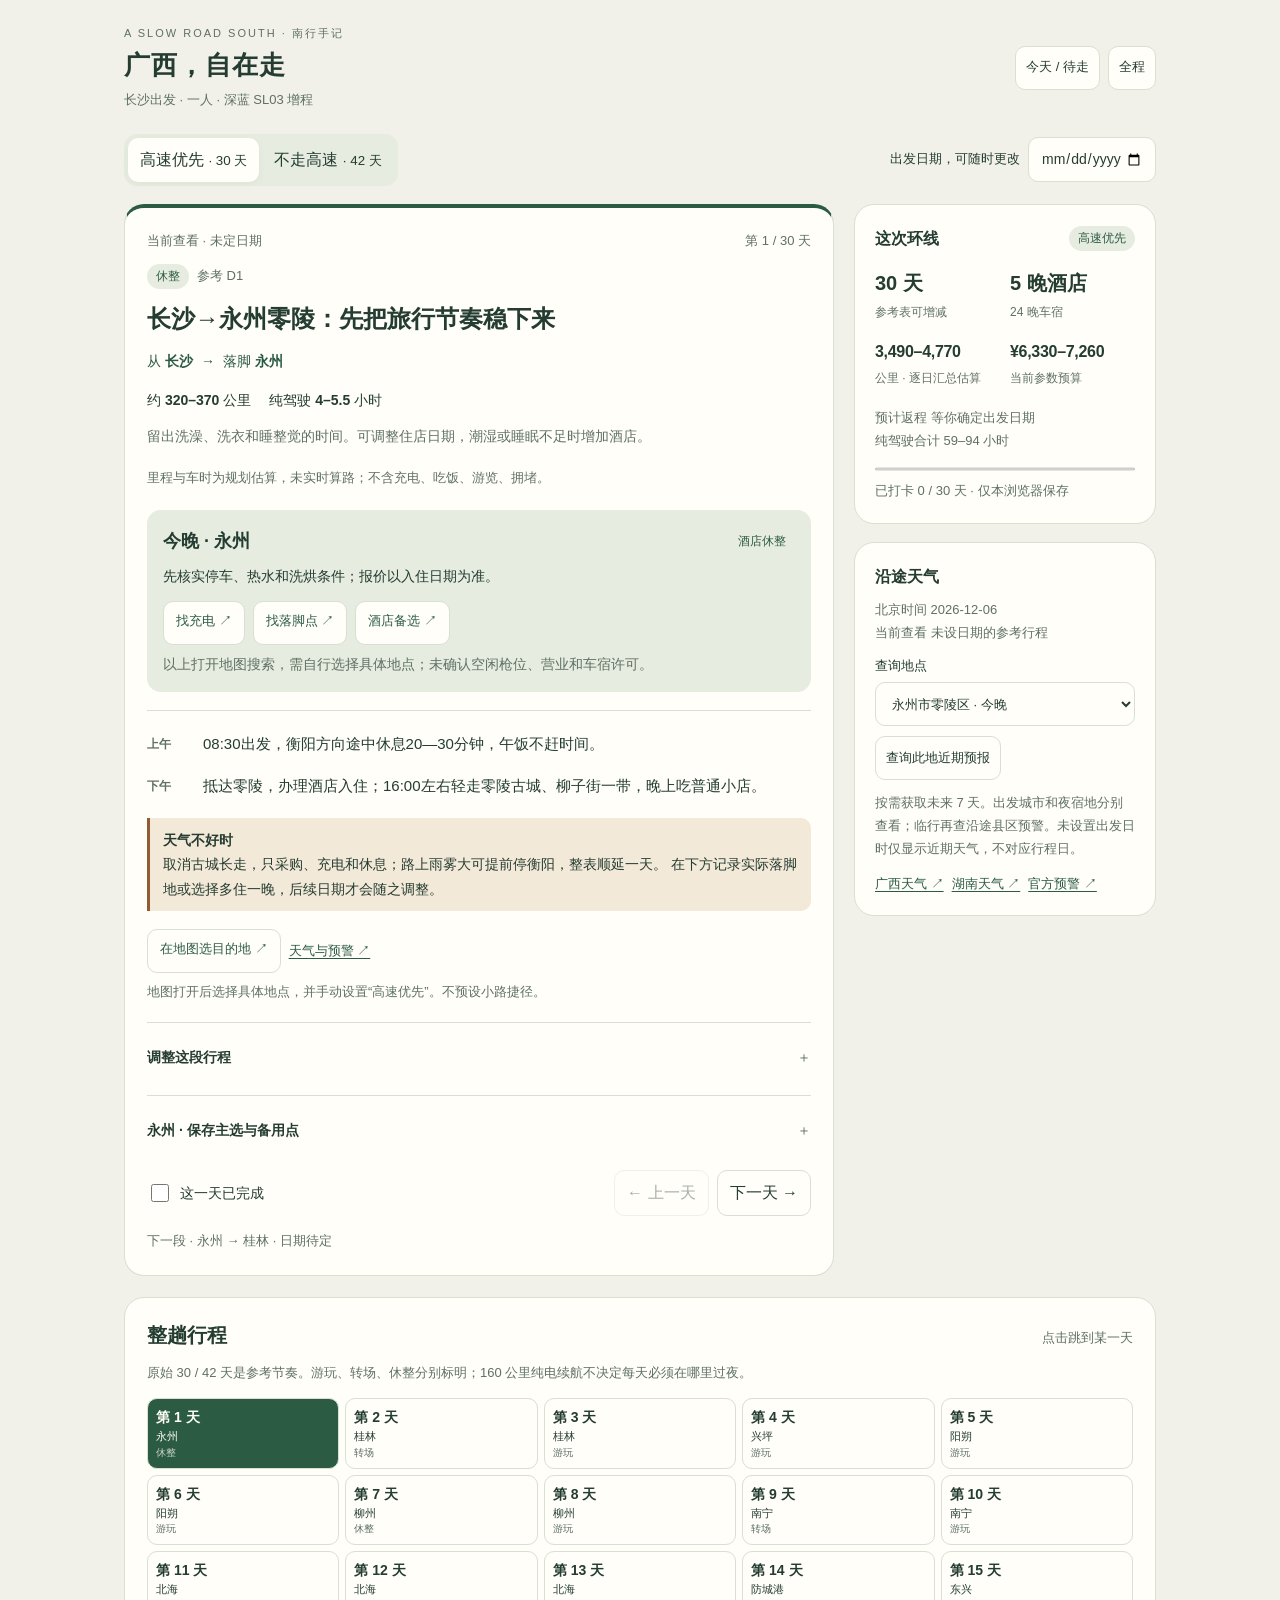
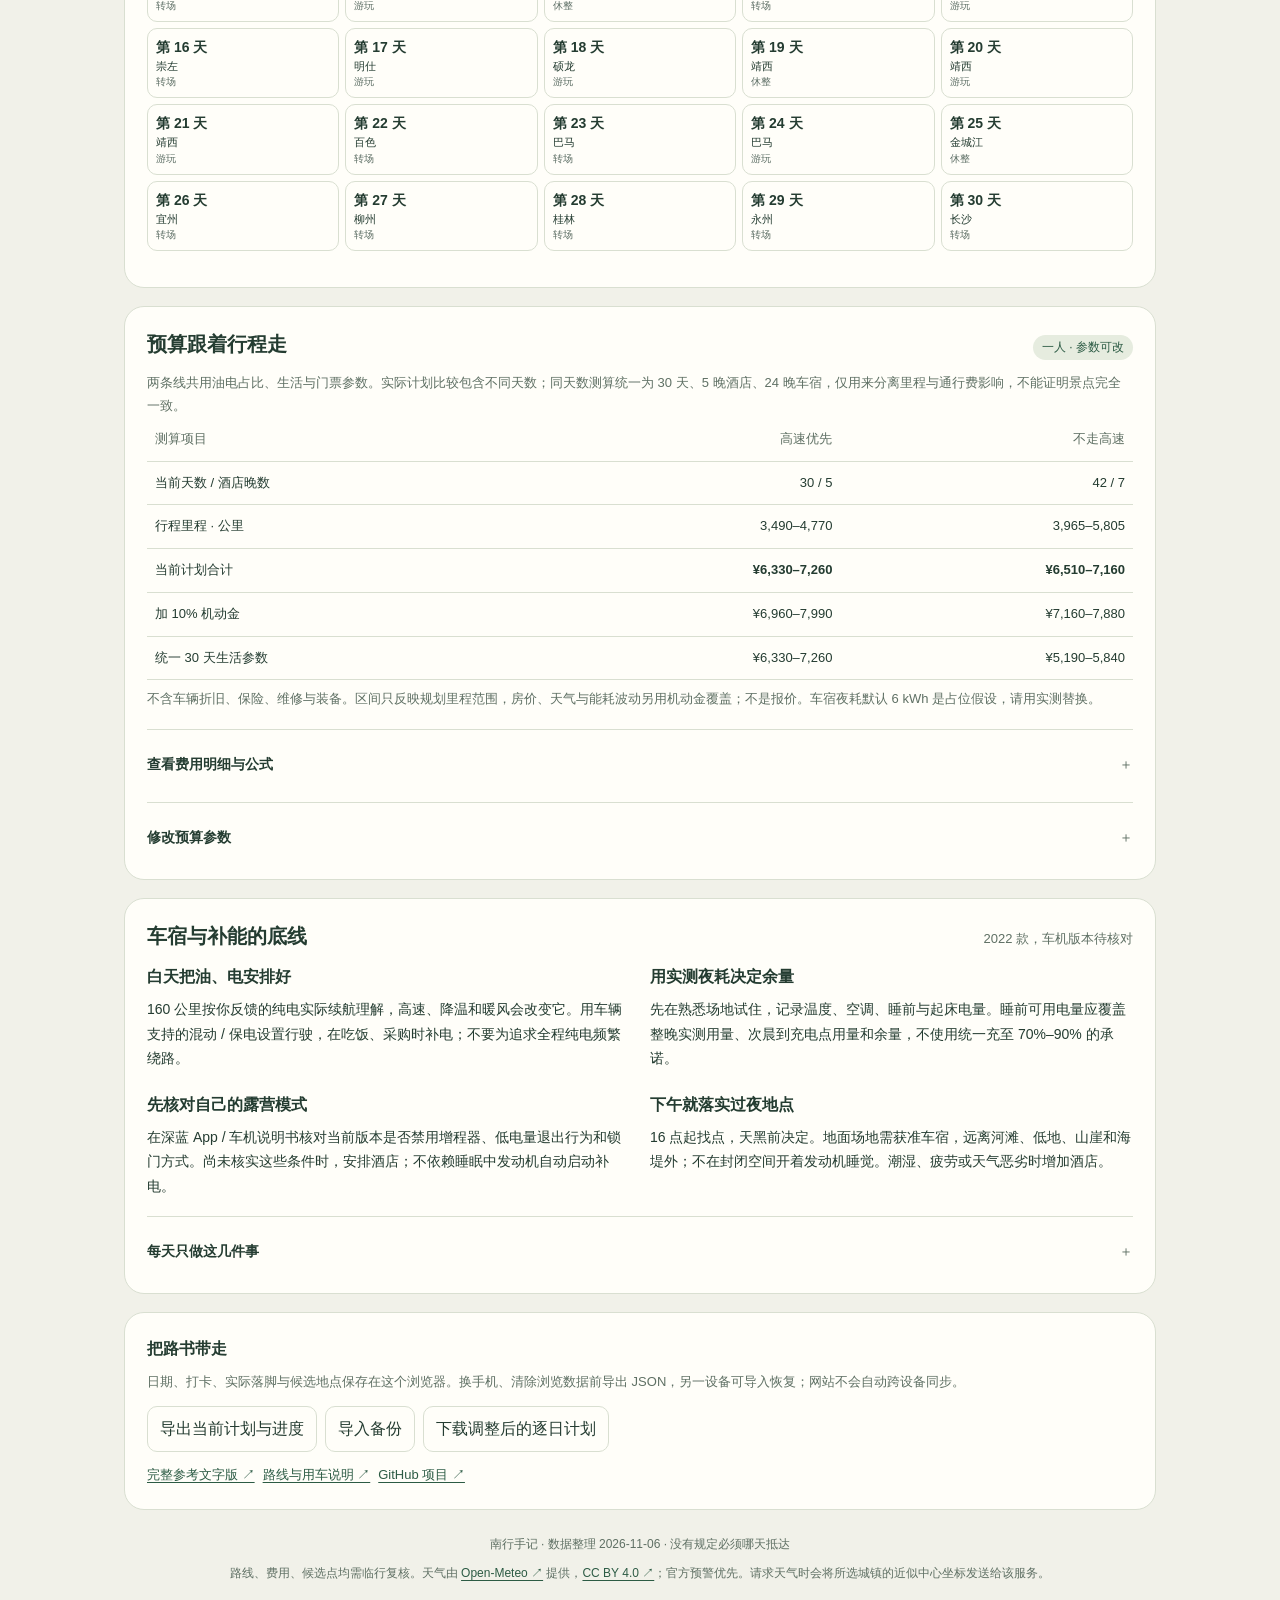
==== commit 68b3b49c: "Make roadbook adaptable with connected overnight stops, shared budgets, forecasts and progress migra" ====
--- a/index.html
+++ b/index.html
@@ -1,159 +1,343 @@
 <!doctype html>
 <html lang="zh-CN">
 <head>
-  <meta charset="utf-8">
-  <meta name="viewport" content="width=device-width, initial-scale=1, viewport-fit=cover">
-  <meta name="color-scheme" content="light dark">
-  <meta name="theme-color" content="#2b5b46">
-  <meta name="description" content="长沙出发的广西自驾路书：高速30天、国省道42天，逐日行程、补能夜宿、雨天替代与出发日期换算。">
-  <meta name="referrer" content="strict-origin-when-cross-origin">
-  <title>南行手记 · 广西自驾路书</title>
-  <style>
-    :root{color-scheme:light dark;background:light-dark(#ecefe7,#111b17);color:light-dark(#243c32,#eef2e8)}
-    html{scroll-behavior:smooth}body{margin:0;padding:20px 12px 32px;font-family:-apple-system,BlinkMacSystemFont,"PingFang SC","Microsoft YaHei",sans-serif}
-    .cursor-interaction{cursor:pointer}a{touch-action:manipulation}
-    @media(max-width:450px){body{padding:8px 6px 20px}}
-    @media(prefers-reduced-motion:reduce){html{scroll-behavior:auto}}
-  </style>
-  <script>
-    (()=>{
-      const key='guangxi-roadbook:v1';
-      let state=null;
-      try{state=JSON.parse(localStorage.getItem(key)||'null');}catch{}
-      window.openai={
-        widgetState:state,
-        setWidgetState(next){
-          this.widgetState=next;
-          try{localStorage.setItem(key,JSON.stringify(next));return Promise.resolve();}
-          catch(error){return Promise.reject(error);}
-        }
-      };
-      window.addEventListener('storage',event=>{
-        if(event.key!==key)return;
-        try{
-          window.openai.widgetState=JSON.parse(event.newValue||'null');
-          window.dispatchEvent(new CustomEvent('openai:set_globals',{detail:{globals:{widgetState:window.openai.widgetState}}}));
-        }catch{}
-      });
-    })();
-  </script>
+<meta charset="utf-8">
+<meta name="viewport" content="width=device-width, initial-scale=1, viewport-fit=cover">
+<meta name="color-scheme" content="light dark">
+<meta name="theme-color" content="#244d3d">
+<meta name="description" content="长沙出发的广西增程自驾路书。高速与不走高速两条参考线，逐日安排、实际落脚、天气、补能车宿和可调整预算。">
+<meta name="referrer" content="strict-origin-when-cross-origin">
+<title>南行手记 · 广西自驾路书</title>
+<style>:root{color-scheme:light dark;--bg:light-dark(#f1f1e9,#101a15);--paper:light-dark(#fffef9,#1b2921);--ink:light-dark(#243c31,#eef3e9);--muted:light-dark(#5f7064,#b2c1b4);--line:light-dark(#d9dfd1,#3e5043);--green:light-dark(#2c5b44,#b6d6ac);--soft:light-dark(#e6ecdf,#2c3d30);--accent:light-dark(#925b32,#efbd8c);--sand:light-dark(#f3e9d8,#3b3326);--white:light-dark(#fffef9,#142319)}
+*{box-sizing:border-box}html{scroll-behavior:smooth}body{margin:0;background:var(--bg);color:var(--ink);font:16px/1.75 -apple-system,BlinkMacSystemFont,"PingFang SC","Microsoft YaHei",sans-serif}button,input,select,textarea{font:inherit;color:inherit}button,a,input,select{touch-action:manipulation}button{cursor:pointer}button,input,select,textarea{border:1px solid var(--line);border-radius:10px;background:var(--paper);min-height:44px;padding:8px 12px}button:hover,a.button:hover{border-color:var(--green);background:var(--soft)}button:disabled{opacity:.4;cursor:default}button:focus-visible,a:focus-visible,input:focus-visible,select:focus-visible,summary:focus-visible{outline:3px solid var(--accent);outline-offset:3px}button.primary{background:var(--green);color:var(--white);border-color:var(--green)}button.small{font-size:13px;padding:6px 10px}input,select,textarea{max-width:100%;min-width:0}input[type=checkbox]{min-height:auto;accent-color:var(--green);width:18px;height:18px;vertical-align:middle}textarea{width:100%;min-height:68px;resize:vertical}a{color:var(--green);text-underline-offset:3px;overflow-wrap:anywhere}h1,h2,h3,p{margin:0}h1{font-size:26px;letter-spacing:1px;font-weight:700}h2{font-size:24px;line-height:1.5}h3{font-size:16px}.wrap{max-width:1080px;margin:auto;padding:24px 24px 90px}.masthead{display:flex;justify-content:space-between;gap:16px;align-items:center;margin-bottom:22px}.eyebrow{font-size:11px;letter-spacing:2px;color:var(--muted);text-transform:uppercase}.masthead .sub{font-size:13px;color:var(--muted)}.header-actions,.row,.actions,.links,.tabs{display:flex;align-items:center;flex-wrap:wrap;gap:8px}.row.between{justify-content:space-between}.tabs{background:var(--soft);border-radius:13px;padding:4px;gap:3px}.tabs button{border:0;background:transparent;flex:1;white-space:nowrap}.tabs button[aria-pressed=true]{background:var(--paper);box-shadow:0 2px 8px #0000000a}.settings-bar{display:flex;flex-wrap:wrap;justify-content:space-between;gap:12px;align-items:center;margin-bottom:18px}.date-field{font-size:13px;display:flex;gap:8px;align-items:center}.date-field input{font-size:14px}.layout{display:grid;grid-template-columns:minmax(0,1fr) 302px;gap:20px;align-items:start}.card{background:var(--paper);border:1px solid var(--line);border-radius:20px;padding:22px;margin-bottom:18px}.day-card{border-top:4px solid var(--green)}.day-top{font-size:13px;color:var(--muted);margin-bottom:12px}.badge{display:inline-flex;gap:5px;align-items:center;padding:2px 9px;font-size:12px;background:var(--soft);color:var(--green);border-radius:30px}.badge.warm{background:var(--sand);color:var(--accent)}.day-title{margin:12px 0}.route-line{display:flex;flex-wrap:wrap;gap:8px;font-size:14px;color:var(--green);margin:8px 0 14px}.route-line strong{font-weight:600}.drive{font-size:14px;display:flex;flex-wrap:wrap;gap:7px 18px;margin-bottom:12px}.muted,.hint{color:var(--muted);font-size:13px}.hint{margin-top:8px}.why{font-size:14px;margin-bottom:18px;color:var(--muted)}.timeline{border-top:1px solid var(--line);margin-top:18px;padding-top:4px}.period{display:grid;grid-template-columns:46px minmax(0,1fr);gap:10px;padding-top:16px}.period span{font-size:12px;font-weight:600;color:var(--muted);padding-top:3px}.period p{font-size:15px}.night{background:var(--soft);padding:16px;border-radius:14px;margin-top:20px}.night strong{font-size:18px}.night p{font-size:14px;margin-top:7px}.night .links{margin-top:12px}.links a{font-size:13px}.button{display:inline-block;padding:8px 12px;min-height:44px;border-radius:10px;border:1px solid var(--line);text-decoration:none;background:var(--paper)}.rain{border-left:3px solid var(--accent);padding:10px 13px;background:var(--sand);margin:18px 0;font-size:14px;border-radius:0 10px 10px 0}.day-footer{display:flex;justify-content:space-between;gap:10px;flex-wrap:wrap;margin-top:20px;align-items:center}.done-label{font-size:14px;display:flex;align-items:center;gap:8px}.next-leg{margin-top:14px;font-size:13px;color:var(--muted)}details{border-top:1px solid var(--line);margin-top:18px;padding-top:14px}summary{cursor:pointer;font-weight:600;font-size:14px;min-height:40px;list-style:none;display:flex;justify-content:space-between;align-items:center;gap:8px}summary::after{content:'＋';font-weight:400;color:var(--muted)}details[open]>summary::after{content:'−'}.form-stack{display:grid;gap:14px;margin-top:10px}.field{display:grid;gap:5px;font-size:13px}.field.inline{display:flex;align-items:center;flex-wrap:wrap;gap:8px}.field select{width:100%}.stat-grid{display:grid;grid-template-columns:1fr 1fr;gap:16px 10px;margin:16px 0}.stat strong{display:block;font-size:20px;font-variant-numeric:tabular-nums;line-height:1.4}.stat span{font-size:12px;color:var(--muted)}progress{width:100%;height:6px;accent-color:var(--green);display:block;margin:14px 0 6px}.side-card{padding:20px}.weather-result{margin-top:12px}.weather-row{padding:10px 0;border-top:1px solid var(--line);font-size:13px}.weather-row strong{font-size:17px}.weather-result .weather-row:first-child{border-top:0}.weather-result p{font-size:13px}.section-head{display:flex;align-items:baseline;justify-content:space-between;gap:12px;margin-bottom:12px}.section-head h2{font-size:20px}.outline-grid{display:grid;grid-template-columns:repeat(5,minmax(0,1fr));gap:6px}.day-chip{min-width:0;text-align:left;font-size:11px;padding:8px;line-height:1.5;overflow-wrap:anywhere}.day-chip b{display:block;font-size:14px}.day-chip[aria-current=true]{background:var(--green);color:var(--white)}.day-chip.completed:not([aria-current=true]){background:var(--soft)}.day-chip .chip-date{display:block;opacity:.75;font-size:10px}.skipped{margin-top:14px;font-size:13px;display:flex;flex-wrap:wrap;gap:8px;align-items:center}.wide-card{margin-top:3px}.table-wrap{overflow:auto}table{border-collapse:collapse;width:100%;font-size:13px}td,th{padding:10px 8px;border-bottom:1px solid var(--line);text-align:left;vertical-align:top}th{color:var(--muted);font-weight:500}td.num,th.num{text-align:right;font-variant-numeric:tabular-nums}.budget-grid{display:grid;grid-template-columns:repeat(3,minmax(0,1fr));gap:12px;margin-top:10px}.budget-grid input{width:100%}.vehicle-grid{display:grid;grid-template-columns:1fr 1fr;gap:20px;margin:12px 0}.vehicle-grid p{font-size:14px}.vehicle-grid h3{margin-bottom:6px}.candidate{padding-top:12px;border-top:1px solid var(--line)}.candidate input[type=text]{width:100%;margin:5px 0}.candidate small{color:var(--muted)}.place-links{display:grid;grid-template-columns:1fr 1fr;gap:8px;margin-top:12px}.place-links a{font-size:12px}.backup{display:flex;flex-wrap:wrap;gap:8px;margin-top:12px}.toast{position:fixed;bottom:24px;left:50%;transform:translateX(-50%);padding:12px 20px;background:var(--ink);color:var(--paper);border-radius:12px;box-shadow:0 3px 20px #0003;z-index:20;font-size:14px;max-width:90vw;width:max-content}.storage-warning{position:sticky;top:0;z-index:30;padding:12px;background:var(--sand);color:var(--accent);font-size:14px}footer{font-size:12px;color:var(--muted);margin-top:24px;text-align:center}footer p{margin-top:8px}.empty{padding:18px;background:var(--soft);border-radius:12px}.hide{display:none!important}
+@media(max-width:820px){.wrap{max-width:700px;padding:16px 16px 60px}.layout{grid-template-columns:1fr}.sidebar{display:grid;grid-template-columns:1fr 1fr;gap:14px}.sidebar .card{margin:0}.wide-card{margin-top:18px}.outline-grid{grid-template-columns:repeat(6,minmax(0,1fr))}}
+@media(max-width:520px){body{font-size:15px}.wrap{padding:16px 12px 50px}.masthead{gap:8px;margin-bottom:16px}.masthead .sub{font-size:11px}.header-actions .small{font-size:12px;padding:6px 9px}h1{font-size:22px}.eyebrow{font-size:10px}.settings-bar{display:block}.tabs{width:100%}.tabs button{font-size:14px}.date-field{margin:10px 0 0;justify-content:space-between}.date-field input{width:150px}.card{padding:17px;border-radius:16px}.day-card h2{font-size:21px}.day-title{margin:10px 0}.day-top{font-size:12px}.period{grid-template-columns:36px 1fr;gap:8px}.period p{font-size:14px}.night{padding:14px}.night strong{font-size:17px}.sidebar{grid-template-columns:1fr}.outline-grid{grid-template-columns:repeat(4,minmax(0,1fr))}.budget-grid{grid-template-columns:1fr 1fr}.vehicle-grid{grid-template-columns:1fr;gap:14px}.day-footer{gap:14px}.actions{gap:6px}.side-card{padding:18px}.stat-grid{grid-template-columns:repeat(2,1fr)}.day-chip{padding:7px}.day-chip b{font-size:13px}}
+@media(prefers-reduced-motion:reduce){html{scroll-behavior:auto}}
+@media print{body{background:white;color:black}.wrap{max-width:none;padding:0}.sidebar,.settings-bar,.header-actions,.day-footer,details,.backup,footer,.toast{display:none}.layout{display:block}.card{border:1px solid #ccc;break-inside:avoid}.night,.rain{background:#eee;color:black}.links{display:none}}
+.stat:nth-child(n+3) strong{font-size:16px;white-space:nowrap;letter-spacing:-.3px}
+</style>
 </head>
 <body>
-<div id="gx-roadbook">
-  <style>
-    #gx-roadbook{--gx-paper:light-dark(#f6f5ee,#18221f);--gx-panel:light-dark(#fffef9,#23302a);--gx-ink:light-dark(#243c32,#eef2e8);--gx-muted:light-dark(#62736a,#b1beb4);--gx-green:light-dark(#2b5b46,#b9d4b6);--gx-on:light-dark(#fffef8,#203228);--gx-line:light-dark(#dce2d7,#405048);--gx-soft:light-dark(#e7ecdf,#303e31);--gx-warm:light-dark(#f1e6cf,#443c2b);--gx-warm-ink:light-dark(#725a2d,#e8d3a2);color:var(--gx-ink);font-family:-apple-system,BlinkMacSystemFont,"PingFang SC","Microsoft YaHei",sans-serif;font-size:14px;line-height:1.65;max-width:736px;margin:0 auto;background:var(--gx-paper);border-radius:22px;overflow:clip;color-scheme:light dark}
-    #gx-roadbook *{box-sizing:border-box}#gx-roadbook button,#gx-roadbook input{font:inherit}#gx-roadbook button{color:inherit;cursor:inherit}#gx-roadbook button:focus-visible,#gx-roadbook input:focus-visible,#gx-roadbook summary:focus-visible,#gx-roadbook a:focus-visible{outline:3px solid var(--gx-green);outline-offset:3px}#gx-roadbook [hidden]{display:none!important}
-    #gx-roadbook h1,#gx-roadbook h2,#gx-roadbook h3,#gx-roadbook p{margin:0}#gx-roadbook button,#gx-roadbook a,#gx-roadbook summary,#gx-roadbook input{touch-action:manipulation}#gx-roadbook a{color:var(--gx-green);text-underline-offset:3px}
-    #gx-roadbook .gx-top{display:flex;align-items:center;justify-content:space-between;gap:12px;padding:20px 24px 0;padding-right:100px;font-size:11px;letter-spacing:1.3px;color:var(--gx-muted)}
-    #gx-roadbook .gx-brand{font-weight:500;color:var(--gx-green);white-space:nowrap}#gx-roadbook .gx-hero{padding:26px 24px 23px;position:relative;isolation:isolate;overflow:hidden}#gx-roadbook .gx-kicker{font-size:12px;letter-spacing:3px;color:var(--gx-muted);margin-bottom:8px}#gx-roadbook h1{font-size:38px;font-weight:500;line-height:1.28;letter-spacing:1px;max-width:440px}#gx-roadbook .gx-hero-sub{margin-top:14px;color:var(--gx-muted);font-size:12px;max-width:330px}#gx-roadbook .gx-mountains{position:absolute;inset:10px -20px 0 auto;width:43%;opacity:.17;z-index:-1;pointer-events:none}#gx-roadbook .gx-mountains span{position:absolute;bottom:-12px;width:90px;background:var(--gx-green);border-radius:52% 48% 8% 8%/45% 55% 5% 5%;transform:rotate(-8deg)}#gx-roadbook .gx-mountains span:nth-child(1){height:125px;left:0}#gx-roadbook .gx-mountains span:nth-child(2){height:190px;left:60px;transform:rotate(5deg)}#gx-roadbook .gx-mountains span:nth-child(3){height:145px;left:137px;transform:rotate(-5deg)}#gx-roadbook .gx-mountains span:nth-child(4){height:220px;left:205px;transform:rotate(8deg)}
-    #gx-roadbook .gx-body{padding:0 24px 24px;display:grid;gap:18px}#gx-roadbook .gx-tabs{display:grid;grid-template-columns:1fr 1fr;background:var(--gx-soft);padding:5px;border-radius:13px;gap:4px}#gx-roadbook .gx-tab{border:0;background:transparent;border-radius:9px;padding:10px 8px;min-height:44px;font-weight:500}#gx-roadbook .gx-tab[aria-selected=true]{background:var(--gx-green);color:var(--gx-on)}#gx-roadbook .gx-tab small{font-size:12px;font-weight:400;opacity:.8;margin-left:7px}
-    #gx-roadbook .gx-stats{display:grid;grid-template-columns:1fr 1fr;gap:12px}#gx-roadbook .gx-stat{padding:14px 16px;background:var(--gx-panel);border:1px solid var(--gx-line);border-radius:12px}#gx-roadbook .gx-stat-label{font-size:11px;color:var(--gx-muted)}#gx-roadbook .gx-stat-value{font-size:21px;letter-spacing:.3px;font-weight:500;margin-top:3px;font-variant-numeric:tabular-nums}#gx-roadbook .gx-stat small{font-size:11px;color:var(--gx-muted)}
-    #gx-roadbook .gx-depart{display:flex;align-items:center;justify-content:space-between;gap:12px;flex-wrap:wrap}#gx-roadbook .gx-depart label{display:grid;gap:4px;font-size:12px;color:var(--gx-muted)}#gx-roadbook input[type=date]{border:1px solid var(--gx-line);background:var(--gx-panel);color:var(--gx-ink);border-radius:8px;padding:8px 10px;min-height:44px;font-size:16px;max-width:100%}#gx-roadbook .gx-end{text-align:right;font-size:12px;color:var(--gx-muted)}#gx-roadbook .gx-end strong{display:block;font-weight:500;color:var(--gx-ink)}
-    #gx-roadbook .gx-route{font-size:12px;line-height:1.9;color:var(--gx-muted);padding:0 0 14px;border-bottom:1px solid var(--gx-line)}#gx-roadbook .gx-route b{font-weight:500;color:var(--gx-green)}#gx-roadbook .gx-section-head{display:flex;align-items:baseline;justify-content:space-between;gap:12px;margin-bottom:10px}#gx-roadbook .gx-section-head h2{font-size:15px;font-weight:500}#gx-roadbook .gx-section-head span{font-size:11px;color:var(--gx-muted)}
-    #gx-roadbook .gx-days{display:grid;grid-template-columns:repeat(7,minmax(0,1fr));gap:6px}#gx-roadbook .gx-day{border:0;background:var(--gx-soft);border-radius:8px;min-height:44px;position:relative;font-size:12px;font-variant-numeric:tabular-nums;padding:7px 1px}#gx-roadbook .gx-day[aria-pressed=true]{background:var(--gx-green);color:var(--gx-on)}#gx-roadbook .gx-day.gx-done:after{content:"✓";position:absolute;right:4px;top:1px;font-size:10px}#gx-roadbook .gx-day.gx-hotel:before{content:"";width:4px;height:4px;background:currentColor;border-radius:50%;position:absolute;left:calc(50% - 2px);bottom:4px}#gx-roadbook .gx-legend{display:flex;justify-content:space-between;gap:10px;flex-wrap:wrap;font-size:11px;color:var(--gx-muted);margin-top:8px}#gx-roadbook .gx-meter{height:4px;border-radius:3px;background:var(--gx-soft);margin-top:8px;overflow:hidden}#gx-roadbook .gx-meter span{display:block;height:100%;background:var(--gx-green);transition:width .2s}
-    #gx-roadbook .gx-detail{background:var(--gx-panel);border:1px solid var(--gx-line);border-radius:16px;padding:20px;scroll-margin-top:16px}#gx-roadbook .gx-daytop{display:flex;align-items:center;justify-content:space-between;gap:8px;flex-wrap:wrap;color:var(--gx-muted);font-size:11px;letter-spacing:.4px}#gx-roadbook .gx-badge{background:var(--gx-soft);color:var(--gx-green);padding:3px 8px;border-radius:5px;white-space:nowrap}#gx-roadbook .gx-detail h2{font-size:23px;font-weight:500;margin-top:10px;line-height:1.5}#gx-roadbook .gx-subtitle{font-size:12px;color:var(--gx-muted);margin-top:4px}#gx-roadbook .gx-drive{font-size:12px;color:var(--gx-muted);padding:12px 0 15px;border-bottom:1px solid var(--gx-line)}
-    #gx-roadbook .gx-timeline{display:grid;gap:17px;margin:18px 0}#gx-roadbook .gx-slot{display:grid;grid-template-columns:49px 1fr;gap:12px}#gx-roadbook .gx-time{font-size:11px;font-weight:500;color:var(--gx-green);padding-top:2px}#gx-roadbook .gx-slot p{font-size:13px;line-height:1.8;overflow-wrap:anywhere}#gx-roadbook .gx-rain{background:var(--gx-soft);padding:12px;border-radius:10px;font-size:12px;line-height:1.8}#gx-roadbook .gx-rain b{font-weight:500;color:var(--gx-green)}#gx-roadbook .gx-monday{margin-top:10px;background:var(--gx-warm);color:var(--gx-warm-ink);border-radius:8px;padding:10px 12px;font-size:12px}
-    #gx-roadbook .gx-actions{display:flex;align-items:center;justify-content:space-between;gap:8px;flex-wrap:wrap;border-top:1px solid var(--gx-line);padding-top:16px;margin-top:16px}#gx-roadbook .gx-complete{display:flex;align-items:center;gap:8px;min-height:44px;font-size:12px}#gx-roadbook input[type=checkbox]{width:18px;height:18px;accent-color:var(--gx-green);margin:0}#gx-roadbook .gx-pager{display:flex;gap:6px}#gx-roadbook .gx-pager button{border:1px solid var(--gx-line);background:var(--gx-panel);border-radius:8px;min-height:44px;padding:7px 12px;font-size:12px}#gx-roadbook button:disabled{opacity:.35}
-    #gx-roadbook details{border-top:1px solid var(--gx-line);padding-top:14px}#gx-roadbook summary{font-size:13px;font-weight:500;min-height:35px;user-select:none}#gx-roadbook .gx-outline{margin-top:10px;display:grid;gap:0}#gx-roadbook .gx-outline button{display:grid;grid-template-columns:40px 1fr 20px;gap:8px;text-align:left;align-items:center;border:0;border-bottom:1px solid var(--gx-line);background:transparent;padding:12px 0;min-height:48px;font-size:12px}#gx-roadbook .gx-outline button span:first-child{color:var(--gx-muted);font-variant-numeric:tabular-nums}#gx-roadbook .gx-outline button[aria-current=true]{color:var(--gx-green);font-weight:500}#gx-roadbook .gx-notes{font-size:12px;color:var(--gx-muted);display:grid;gap:12px;margin-top:10px}#gx-roadbook .gx-links{display:flex;gap:16px;flex-wrap:wrap;font-size:12px}#gx-roadbook .gx-foot{font-size:11px;color:var(--gx-muted);text-align:center;padding-top:4px;letter-spacing:.4px}#gx-roadbook .gx-nojs{padding:24px}
-    @media(max-width:450px){#gx-roadbook{border-radius:14px}#gx-roadbook .gx-top{padding-left:18px;padding-right:95px;font-size:10px}#gx-roadbook .gx-hero{padding:24px 18px 20px}#gx-roadbook h1{font-size:31px}#gx-roadbook .gx-body{padding:0 16px 20px;gap:16px}#gx-roadbook .gx-detail{padding:16px}#gx-roadbook .gx-detail h2{font-size:21px}#gx-roadbook .gx-stat{padding:12px}#gx-roadbook .gx-stat-value{font-size:19px}#gx-roadbook .gx-tabs small{margin-left:4px;font-size:11px}#gx-roadbook .gx-slot{grid-template-columns:42px 1fr;gap:9px}#gx-roadbook .gx-end{flex:1;min-width:110px}}
-    #gx-roadbook .gx-stat-value{white-space:nowrap}#gx-roadbook .gx-stat-value small{display:block;font-size:11px;letter-spacing:0;margin-top:3px}#gx-roadbook b{font-weight:500}
-    @media(max-width:360px){#gx-roadbook .gx-stat-value{font-size:16px;letter-spacing:0}#gx-roadbook .gx-stat{padding:10px}#gx-roadbook .gx-top>span:last-child{display:none}#gx-roadbook .gx-depart{display:grid;grid-template-columns:1fr}#gx-roadbook .gx-end{text-align:left}}
-    @media(prefers-reduced-motion:reduce){#gx-roadbook *{transition:none!important;scroll-behavior:auto!important}}
-  </style>
-  <div class="gx-top"><span class="gx-brand">南行手记 / ROADBOOK</span><span>长沙出发</span></div>
-  <header class="gx-hero">
-    <div class="gx-kicker">一个人，一辆车，不赶时间</div>
-    <h1>一路向南，<br>慢慢看广西。</h1>
-    <p class="gx-hero-sub">深蓝 SL03 增程 · 实跑纯电约160公里<br>车宿为主，隔几天住一晚酒店。</p>
-    <div class="gx-mountains" aria-hidden="true"><span></span><span></span><span></span><span></span></div>
-  </header>
-  <div class="gx-body">
-    <div class="gx-tabs" role="tablist" aria-label="选择路线">
-      <button type="button" class="gx-tab cursor-interaction" id="gx-high" role="tab" aria-selected="true" aria-controls="gx-panel" data-route="high">高速优先<small>30天</small></button>
-      <button type="button" class="gx-tab cursor-interaction" id="gx-local" role="tab" aria-selected="false" aria-controls="gx-panel" data-route="local">不走高速<small>42天</small></button>
-    </div>
-    <section id="gx-panel" role="tabpanel" aria-labelledby="gx-high">
-      <div class="gx-stats">
-        <div class="gx-stat"><div class="gx-stat-label">整趟参考里程</div><div class="gx-stat-value" id="gx-distance">3500—4100 <small>公里</small></div></div>
-        <div class="gx-stat"><div class="gx-stat-label">一个人参考预算</div><div class="gx-stat-value" id="gx-budget">¥5500—8900</div><small id="gx-hotels">含5晚酒店 · 不含应急金</small></div>
-      </div>
-    </section>
-    <div class="gx-depart"><label for="gx-start">出发日期<input id="gx-start" type="date" aria-label="选择出发日期"></label><div class="gx-end"><span>预计回到长沙</span><strong id="gx-end">选好出发日再换算</strong></div></div>
-    <p class="gx-route"><b>长沙</b> → 永州 → 桂林 → 阳朔 → 柳州 → 南宁 → 北海 → 东兴 → 崇左 → 德天 → 靖西 → 巴马 → 河池 → <b>长沙</b></p>
-    <section aria-label="逐日选择">
-      <div class="gx-section-head"><h2>每天，慢慢走</h2><span id="gx-range">30天 · 点选日期查看</span></div>
-      <div class="gx-days" id="gx-days" aria-label="选择第几天"></div>
-      <div class="gx-legend"><span>底部圆点：计划住酒店</span><span id="gx-progress" aria-live="polite">已走过 0 / 30 天</span></div>
-      <div class="gx-meter" role="progressbar" aria-label="行程完成进度" aria-valuemin="0" aria-valuemax="30" aria-valuenow="0"><span id="gx-meter-fill" style="width:0%"></span></div>
-    </section>
-    <article class="gx-detail" id="gx-detail" aria-label="当天行程">
-      <div class="gx-daytop"><span id="gx-date">DAY 01 · 出发日未定</span><span class="gx-badge" id="gx-sleep">酒店日</span></div>
-      <h2 id="gx-title"></h2><p class="gx-subtitle" id="gx-subtitle"></p><div class="gx-drive" id="gx-drive"></div>
-      <div class="gx-timeline"><div class="gx-slot"><span class="gx-time">上午</span><p id="gx-am"></p></div><div class="gx-slot"><span class="gx-time">下午</span><p id="gx-pm"></p></div><div class="gx-slot"><span class="gx-time">补能<br>夜宿</span><p id="gx-night"></p></div></div>
-      <div class="gx-rain"><b>遇到雨天　</b><span id="gx-rain"></span></div>
-      <div class="gx-monday" id="gx-monday" hidden>这天是周一，涉及博物馆的安排先核实开放，可与同城户外日调换。</div>
-      <div class="gx-actions"><label class="gx-complete cursor-interaction"><input id="gx-complete" type="checkbox">这一天，已经走过</label><div class="gx-pager"><button type="button" id="gx-prev" class="cursor-interaction">前一天</button><button type="button" id="gx-next" class="cursor-interaction">后一天</button></div></div>
-      <span id="gx-live" class="gx-sr" aria-live="polite" style="position:absolute;clip-path:inset(50%);width:1px;height:1px;overflow:hidden"></span>
-    </article>
-    <details id="gx-all"><summary class="cursor-interaction">沿途总览 · 查看全部天数</summary><div class="gx-outline" id="gx-outline"></div></details>
-    <details><summary class="cursor-interaction">天气、车宿与预算备忘</summary><div class="gx-notes">
-      <p><b>天气资料截至 2026.11.05。</b>11月上旬冷空气和阴雨频繁，8—9日前后需重点复核降雨及北部湾大风。更远日期按县级24—72小时预报调整，不把本页当实时预报。</p>
-      <div class="gx-links"><a href="https://hunan.weather.com.cn/index.shtml" target="_blank" rel="noopener noreferrer">湖南天气 ↗</a><a href="https://gx.weather.com.cn/indexOnline.shtml" target="_blank" rel="noopener noreferrer">广西天气 ↗</a><a href="https://www.gxnews.com.cn/staticpages/20261104/newgx6aeb2c15-22011536.shtml" target="_blank" rel="noopener noreferrer">近期预报来源 ↗</a></div>
-      <p><b>车宿先落实许可。</b>夜宿区域是候选，不是已核实营地；确认允许留人过夜、厕所夜间开放和总收费。没有合适场地就住店。</p>
-      <p><b>增程车核对露营规则。</b>当前车机是否禁用增程器、低电量及模式结束后的行为，按对应说明书核实；不在地下车库、封闭棚或尾气聚集处睡车。</p>
-      <p><b>费用是估算。</b>包含油电、餐饮、停车、少量门票和计划酒店；另留1500—2000元应急。当天延长的酒店与生活费另算。车程未接实时导航，桩位和场地须当天确认。</p>
-      <p><b>闭馆日可调换。</b>桂林、柳州、合浦博物馆通常周一闭馆，实际以馆方通知为准。雨天留城休整，后面的日期顺延。</p>
-    </div></details>
-    <footer class="gx-foot">好天气给山水，雨天给城市。累了，就多停一天。</footer>
-  </div>
-  <script id="gx-trip-data" type="application/json">{"high": [{"n": 1, "title": "长沙→永州零陵：先把旅行节奏稳下来", "drive": "约320—370公里，4—5.5小时。", "am": "08:30出发，衡阳方向途中休息20—30分钟，午饭不赶时间。", "pm": "抵达零陵，办理酒店入住；16:00左右轻走零陵古城、柳子街一带，晚上吃普通小店。", "night": "永州城区充电，按需要加油；住零陵区带停车位酒店，整理车床、洗澡，首日不另找车宿点。", "rain": "取消古城长走，只采购、充电和休息；路上雨雾大可提前停衡阳，整表顺延一天。"}, {"n": 2, "title": "永州→桂林：转场后只逛老城", "drive": "约210—260公里，3—4小时。", "am": "09:00出发，经全州、兴安方向去桂林；途中只休息，不塞灵渠游览。", "pm": "午后抵达，车停正规场地，步行东西巷、靖江王城外围，晚饭后早点休息。", "night": "桂林七星区或叠彩区生活便利的地面管理停车场候选；城区充电，不把东西巷日间停车位当作车宿许可。", "rain": "道路正常就完成转场，抵达后休息；有交通预警则留永州。"}, {"n": 3, "title": "桂林：湖边慢走或博物馆日", "drive": "约10—60公里，0.5—2小时，取决于是否前往临桂。", "am": "天气适合时走榕湖、杉湖开放步道，约2小时，不必买游船票。", "pm": "东西巷附近吃午饭，回车午休；有兴趣再逛一段漓江城区开放步道。", "night": "继续住已确认允许过夜的桂林停车点，午饭时补电，尽量不用每天搬车宿基地。", "rain": "改为临桂桂林博物馆，09:30—12:00参观，下午休整；周一闭馆则洗衣、采购，户外等下一天。"}, {"n": 4, "title": "桂林→兴坪：漓江风景只看一段", "drive": "约70—100公里，1.5—2.5小时。", "am": "09:00前后出发，导航兴坪古镇正规停车场，按开放公路行驶，不跟随所谓沿江捷径。", "pm": "午饭后逛古镇和开放岸边，挑一段看黄布倒影方向风景；不爬老寨山、不安排徒步穿越。", "night": "离开桂林前补电，兴坪镇找经核实允许过夜的管理停车场或民宿院内；无合适场地就住镇上。", "rain": "中到大雨、山路预警时不转进兴坪，留桂林，D4及后续顺延。"}, {"n": 5, "title": "兴坪→阳朔：半天看江，半天安顿", "drive": "约30—50公里，1—1.5小时。", "am": "09:00—11:00在兴坪开放岸边散步；水上项目如要体验，先核实营业、水位和限制，只选一个。", "pm": "午饭后去阳朔县城，先确定停车基地和充电；傍晚轻逛西街，天黑后步行或公共交通返回已定基地。", "night": "阳朔县城外围管理停车场候选，避开西街酒吧夜间噪声区。", "rain": "上午直接休息，中午视路况去阳朔；不坐筏、不走江滩。"}, {"n": 6, "title": "阳朔：遇龙河上游慢游", "drive": "约20—50公里，1—2小时。", "am": "09:00到旧县附近正规停车点；选择旧县、遇龙桥方向的一段开放步道，走2—3公里即可。", "pm": "天气好可租自行车走一小段田园路，或喝茶发呆；不要求一天骑完整条遇龙河。", "night": "下午回阳朔城区补电，仍住同一获准车宿点；洗衣烘干可在城区解决。", "rain": "取消骑行与河边长走，改为采购、洗衣和休息，留一整天空白也可以。"}, {"n": 7, "title": "阳朔→柳州：到城里洗澡睡一晚", "drive": "约170—220公里，2.5—3.5小时。", "am": "09:00出发去柳州，中途休息一次；不额外绕去荔浦收费景区。", "pm": "先入住酒店、洗澡洗衣；傍晚在柳江开放岸边走走，晚饭吃螺蛳粉或卷粉。", "night": "住柳州带停车位酒店，优先柳南区或鱼峰区交通方便的生活片区；下午充电。", "rain": "只完成转场和酒店休整，取消夜景。"}, {"n": 8, "title": "柳州：公园和老城", "drive": "约15—35公里，0.5—1.5小时。", "am": "09:00—12:00龙潭公园轻松走，不追每个拍照点。", "pm": "午休后逛柳侯公园，傍晚再选窑埠或柳江岸边一处，避免来回穿城。", "night": "柳州生活区附近地面管理停车场候选；补给后找安静位置，避开夜市与货运口。", "rain": "改柳州博物馆，馆方通常周一闭馆；闭馆就把公园日与返程柳州参观项目互换。"}, {"n": 9, "title": "柳州→南宁：城市转场，不加青秀山", "drive": "约240—290公里，3—4小时。", "am": "08:30—09:00出发，途中休息、吃饭，别边开车边赶午饭。", "pm": "抵达南宁后充电、采购；傍晚逛三街两巷或民生路片区，二选一即可。", "night": "南宁江南区或青秀区生活方便、获准过夜的地面停车点；先确定夜宿再进老城。", "rain": "抵达后直接休息，不在雨中走老城。"}, {"n": 10, "title": "南宁：看民族文化，给身体放一天假", "drive": "约20—50公里，1—2小时。", "am": "09:30—12:00广西民族博物馆，先查馆方当日开放和入馆要求。", "pm": "午饭、午休、洗衣；雨停后任选一段邕江开放步道，不再加第二个大景点。", "night": "沿用南宁获准车宿基地，午饭或洗衣期间充电。", "rain": "保留开馆的室内参观；遇闭馆则把D10改纯休整日，不开车找另一个同样闭馆的馆。"}, {"n": 11, "title": "南宁→北海：到海边先安顿", "drive": "约210—260公里，3—4小时。", "am": "09:00出发，午前后到北海，午饭吃普通小店，不急着买海鲜。", "pm": "先找城区停车基地、充电，16:00左右去银滩开放区域看海一小时。", "night": "海城区或银海区内陆侧管理停车场候选；不在沙滩、堤外和迎风海边过夜。", "rain": "取消银滩，城区采购与休息；大风天气直接住店。"}, {"n": 12, "title": "北海：银滩和侨港，慢一点", "drive": "约15—35公里，0.5—1.5小时。", "am": "09:00—11:00银滩开放区域散步，遵守海滩旗示与现场管理，不把下水列为任务。", "pm": "午休后逛侨港街区，吃一两样小吃；风小、无预警时再看海，16:30左右返城。", "night": "继续住北海同一获准停车基地，按实测夜耗决定是否补电。", "rain": "城区短逛或休息；不追日落，不在风浪里守海边。"}, {"n": 13, "title": "北海：老街、洗衣、住酒店", "drive": "约10—30公里，0.5—1小时。", "am": "09:00—11:00北海老街，沿主街慢走，午饭问清价格和份量。", "pm": "入住酒店，洗澡、洗衣烘干、整理潮湿被褥；不给这半天再加行程。", "night": "北海酒店，预算120—200元，停车条件先核实；城区补电。", "rain": "缩短老街，把大部分时间给酒店休整。"}, {"n": 14, "title": "北海→钦州→防城港：分段看海岸城市", "drive": "约200—250公里，3—4.5小时。", "am": "08:30—09:00出发去钦州，午饭并休息、补能。", "pm": "去防城港，先定落脚点；天气合适时在西湾开放步道散步，不再绕远去别的海滩。", "night": "钦州或防城港城区充电；防城港内陆侧管理停车场候选。", "rain": "可只走到钦州，当天过夜，防城港次日顺延。"}, {"n": 15, "title": "防城港→东兴：口岸城市慢逛", "drive": "约60—100公里，1.5—2.5小时。", "am": "09:00出发，午前到东兴，先解决停车、午饭。", "pm": "步行口岸城市开放街区和老街，不安排出境，不闯临时管制区域。", "night": "东兴城区充电与获准车宿，避开口岸货车通道。", "rain": "减少步行，在城区休息；不要改走更偏僻的沿边路躲雨。"}, {"n": 16, "title": "东兴→崇左：转入边关田园路线", "drive": "约210—280公里，3—4.5小时。", "am": "08:30出发，按实时导航选择上思方向的高速组合，途中休息一次。", "pm": "抵达崇左后补给、充电；傍晚太平古城开放街区轻走1小时即可。", "night": "崇左江州区生活片区管理停车场候选，优先方便第二天出城的位置。", "rain": "转场后直接休息，取消古城夜逛；道路预警则留东兴。"}, {"n": 17, "title": "崇左→大新补能→明仕田园：把时间给田园", "drive": "视是否绕大新补电，约120—190公里，2.5—4小时。", "am": "09:00出发；先核对明仕、硕龙补能情况，必要时经大新县城充电、午饭，不赌景区桩。", "pm": "明仕田园开放区域步行2—3公里，看峰林、村落；竹筏自选，不买整套项目。", "night": "明仕经核实允许过夜的民宿院内或管理场地候选；找不到就住当地民宿，不夜间折返赶路。", "rain": "留崇左或大新县城，等雨势缓解再进田园，整表顺延。"}, {"n": 18, "title": "明仕→德天→硕龙：只安排瀑布一个主项目", "drive": "约60—100公里，1.5—3小时。", "am": "08:30前后出发到德天游客集散中心，按景区接驳进入，留3—4小时看瀑布。", "pm": "午饭后视体力继续景区步行，14:30—15:30离开，去硕龙镇安顿；不再加峡谷。", "night": "白天核实硕龙可用桩；无补电条件且夜间电量不够，就住店，不用睡觉时发动机补电兜底。", "rain": "只有景区正常开放、无相关预警才游览；强降雨或关闭则留镇上，德天顺延。"}, {"n": 19, "title": "硕龙→靖西→鹅泉：小景点配酒店", "drive": "约100—150公里，2.5—4小时。", "am": "09:00出发去靖西，先在城区吃饭、充电，不绕进未经核实的沿边小路。", "pm": "天气合适时去鹅泉，留1.5—2小时；随后回靖西酒店洗澡休息。", "night": "靖西城区酒店，优先停车、洗衣方便的生活区；城区补能。", "rain": "取消鹅泉，直接酒店休整，次日与旧州合并或顺延。"}, {"n": 20, "title": "靖西→旧州→靖西：留一天给村镇", "drive": "约30—60公里，1—2小时。", "am": "09:00出发去旧州，在正规停车场停车，步行老街、看绣球手工，停留2小时。", "pm": "当地午饭，天气好再走一小段田园；15:00前后回靖西，不叠加漂流。", "night": "靖西同一生活片区找获准车宿场地，下午按夜耗补电。", "rain": "旧州只短逛或取消，留城区；不因闲着而临时钻峡谷。"}, {"n": 21, "title": "靖西→渠洋湖→靖西：湖景日", "drive": "约60—100公里，1.5—3小时。", "am": "09:00出发到渠洋湖正规游客服务/停车区域，沿开放岸线看景；游船先看风力、营业和价格。", "pm": "午饭后休息，14:00—15:00返回靖西，补充食品饮水，准备第二天转场。", "night": "靖西城区充电，继续获准车宿；不睡湖边草地和田埂。", "rain": "取消湖区，城区休息；这是可与D19/D20调换的天气机动日。"}, {"n": 22, "title": "靖西→百色：转场与城市参观", "drive": "约130—170公里，2—3小时。", "am": "09:00出发，中午到百色，先吃饭和确定停车。", "pm": "百色起义纪念馆作为可选项目，先核实开放；不感兴趣就城区开放步道短走。", "night": "百色右江区管理停车场候选，城区充电、检查胎压和轮胎。", "rain": "开馆时保留室内参观，闭馆就补给与休整。"}, {"n": 23, "title": "百色→巴马：到县城安顿再说", "drive": "约120—170公里，2—3.5小时。", "am": "09:00出发去巴马，中午在县城吃饭。", "pm": "先充电和找落脚点；天气合适再走县城开放滨水步道，不急着往村里跑。", "night": "巴马县城生活片区获准地面停车点，不把河边空地当营地。", "rain": "只完成县城转场，不走滨水步道。"}, {"n": 24, "title": "巴马：盘阳河沿线半日，半日休息", "drive": "约30—70公里，1—2.5小时。", "am": "09:00出发看盘阳河沿线开放村镇，选一个点停车散步，午饭前后返回。", "pm": "午休、买菜水果、整理行李；洞穴和养生项目不作为必买内容。", "night": "巴马县城充电并沿用获准停车点，为次日山区转场留足油电。", "rain": "取消沿河出游，县城完整休息一天。"}, {"n": 25, "title": "巴马→河池金城江：山区转场后住店", "drive": "约170—230公里，3—4.5小时，具体以导航为准。", "am": "08:30出发，选高速优先路线，途中休息一次；不为省十几公里改陌生山道。", "pm": "到金城江先入住酒店，洗澡洗衣；有余力再在城区短走，不加洞穴景点。", "night": "河池金城江区酒店，城区充电、按需加油。", "rain": "有山区道路预警就留巴马，酒店日顺延。"}, {"n": 26, "title": "金城江→宜州：龙江边的短途日", "drive": "约70—110公里，1.5—2小时。", "am": "09:00出发去宜州，中午到城区吃饭。", "pm": "龙江城区开放岸边散步，逛普通生活街区，不再专程绕去远郊景点。", "night": "宜州城区充电与获准管理停车场车宿。", "rain": "短途转场后在城区休息，不走河边。"}, {"n": 27, "title": "宜州→柳州：返程补给日", "drive": "约90—130公里，1.5—2.5小时。", "am": "09:00出发，中午到柳州，吃一顿喜欢的小吃。", "pm": "去程没参观柳州博物馆的可补上；否则洗衣、采购、检查车辆，留半天放空。", "night": "柳州城区补电，尽量用去程已熟悉、再次确认允许的停车点。", "rain": "保留室内参观或生活补给；闭馆就休息。"}, {"n": 28, "title": "柳州→桂林：轻松回到熟悉城市", "drive": "约150—190公里，2—3小时。", "am": "09:00出发，午饭前后到桂林。", "pm": "去程因天气没逛的老城或湖边择一补上；都看过就休息，别为凑景点绕远。", "night": "桂林城区充电，使用重新核实的去程停车点，返湘前查湖南天气。", "rain": "转场后休息；桂北大风雨或山区预警时留柳州。"}, {"n": 29, "title": "桂林→兴安短停→永州", "drive": "约230—290公里，3.5—5小时，含短停绕行。", "am": "08:30出发，兴安县城停1—2小时，灵渠周边开放街区散步；是否进入收费景区自选。", "pm": "午饭后去永州，尽量16:00前抵达，不继续赶长沙。", "night": "永州城区充电与获准车宿；如果潮湿或疲劳，住去程熟悉酒店。", "rain": "取消兴安停留，按路况直接永州；不要把节省时间变成夜间加开。"}, {"n": 30, "title": "永州→长沙：白天回家", "drive": "约320—370公里，4—5.5小时。", "am": "08:30出发，衡阳方向途中休息、吃饭，按天气和疲劳状态控制节奏。", "pm": "回长沙，结束环线；不再加购物和景区任务。", "night": "途中按需要补油电，晚上回家；困倦就近休息或增加一晚。", "rain": "湖南雨雾大就晚一天回，不赶原定D30。"}], "local": [{"n": 1, "title": "长沙→湘潭→衡山县城", "drive": "约140—190公里，3.5—5小时。", "am": "08:30出发，参考G107走廊，湘潭停午饭，休息30分钟。", "pm": "继续去衡山县城，抵达后仅在县城开放滨江路段走一小时，不去南岳登山。", "night": "衡山县城充电与获准地面停车场车宿，避开G107货车通道。", "rain": "雨雾明显就停湘潭，增加一晚，不夜间补里程。"}, {"n": 2, "title": "衡山→衡阳市区", "drive": "约60—100公里，1.5—3小时。", "am": "睡足后09:00出发，中午前到衡阳，吃饭、充电。", "pm": "石鼓书院周边开放滨江步道轻走，是否进入收费区域自行决定；16:00前找夜宿。", "night": "衡阳市区生活片区管理停车场候选，避开江滩和货运区域。", "rain": "直接城市休息，给衣物除潮，不改爬南岳。"}, {"n": 3, "title": "衡阳→祁东→祁阳", "drive": "约130—180公里，3.5—5.5小时。", "am": "08:30出发，祁东县城午饭、停车休息；参考G322走廊。", "pm": "继续到祁阳，城区找落脚点，傍晚普通生活街区散步，不再跑景区。", "night": "祁东或祁阳充电，祁阳城区获准车宿。", "rain": "午后雨大就停祁东，祁阳和后续顺延一天。"}, {"n": 4, "title": "祁阳→永州零陵：洗澡洗衣", "drive": "约60—100公里，1.5—3小时。", "am": "09:00出发去零陵，午饭前后抵达；不叠加浯溪等游览。", "pm": "入住酒店，洗澡洗衣；16:00左右再轻逛零陵古城、柳子街。", "night": "零陵区带停车位酒店，城区补能、采购饮水。", "rain": "保留酒店休整，古城随时可取消。"}, {"n": 5, "title": "零陵→东安→全州", "drive": "约120—170公里，3—5小时。", "am": "08:30出发，经东安，县城吃午饭和休息。", "pm": "到全州，湘江城区开放步道短走，体验县城生活，不绕进山里。", "night": "东安或全州城区补电，全州获准管理停车场车宿。", "rain": "停东安或全州县城，不在大雨中找郊野营地。"}, {"n": 6, "title": "全州→兴安→桂林", "drive": "约130—180公里，3.5—5小时。", "am": "08:30出发，兴安停1—2小时，看灵渠周边开放街区，午饭后休息。", "pm": "继续去桂林，先确定停车基地，不再安排夜景长走。", "night": "兴安或桂林补电，桂林七星区/叠彩区管理停车点候选。", "rain": "取消兴安游览，路况差就留兴安县城。"}, {"n": 7, "title": "桂林：湖边、东西巷", "drive": "约10—60公里，0.5—2小时。", "am": "榕湖、杉湖开放步道慢走2小时。", "pm": "午休后东西巷、靖江王城外围步行，16:00前回停车基地。", "night": "桂林沿用获准停车场，午饭时补电。", "rain": "改临桂桂林博物馆；周一闭馆则纯休整，户外日顺延。"}, {"n": 8, "title": "桂林→兴坪", "drive": "约70—100公里，2—3小时。", "am": "09:00出发，经正常开放公路到兴坪正规停车场，不走地图里的临江小道捷径。", "pm": "古镇午饭、开放岸边看漓江，走到舒服就返回，不爬山追日落。", "night": "桂林出发前补电；兴坪经核实允许过夜的管理场地候选，无合适点就住店。", "rain": "留桂林，兴坪整天后移。"}, {"n": 9, "title": "兴坪→阳朔", "drive": "约30—50公里，1—1.5小时。", "am": "兴坪岸边轻走，或天气、运营允许时选一个水上项目。", "pm": "午饭后去阳朔，找基地、充电；傍晚西街短逛，不逛到深夜。", "night": "阳朔县城外围获准管理停车点，不占景区接驳车位车宿。", "rain": "取消水上项目，按路况转场后休息。"}, {"n": 10, "title": "阳朔：遇龙河上游＋酒店", "drive": "约20—50公里，1—2小时。", "am": "旧县、遇龙桥方向开放步道选一段走2小时，停车服从景区管理。", "pm": "回县城入住酒店，洗澡、洗衣烘干，整理床垫被褥。", "night": "阳朔酒店，停车和洗衣条件先核实；城区补电。", "rain": "上午取消，直接休整；遇龙河留给D11。"}, {"n": 11, "title": "阳朔：遇龙河下游与十里画廊", "drive": "约15—40公里，0.5—1.5小时。", "am": "工农桥、十里画廊方向，车停允许区域后步行或租自行车，选短线，不强求骑一圈。", "pm": "旧县日没看成可补上；否则午休后吃饭、采购，留出半天机动。", "night": "阳朔城区获准车宿，出发前夜补足已验证的夜间与次日行驶用电。", "rain": "取消骑行，休息；不为了补项目去湿滑山顶。"}, {"n": 12, "title": "阳朔→荔浦→鹿寨", "drive": "约160—220公里，4.5—6.5小时。", "am": "08:30出发，正常国省道去荔浦，午饭和休息不少于1小时。", "pm": "精神好、路况正常再去鹿寨；不买景区门票、不赶拍照点。", "night": "荔浦或鹿寨城区补能；鹿寨获准停车场车宿。", "rain": "或15:00仍离鹿寨较远时直接住荔浦，次日顺延。"}, {"n": 13, "title": "鹿寨→柳州", "drive": "约50—90公里，1.5—3小时。", "am": "09:00出发去柳州，午饭吃普通螺蛳粉店。", "pm": "龙潭公园走2小时，傍晚前确定停车，不再跨城赶夜市。", "night": "柳州鱼峰区/柳南区生活片区获准地面停车场，城区充电。", "rain": "改休息或开馆的博物馆，公园留D14。"}, {"n": 14, "title": "柳州：博物馆、柳侯公园", "drive": "约10—30公里，0.5—1小时。", "am": "09:30—12:00柳州博物馆，预留2小时以上。", "pm": "午休后柳侯公园，天气好再选一小段柳江岸边；不额外爬马鞍山。", "night": "沿用柳州获准停车点，按需要充电。", "rain": "保留开馆的博物馆；若周一闭馆，则与D13公园项目交换或休整。"}, {"n": 15, "title": "柳州→来宾", "drive": "约90—140公里，2.5—4小时。", "am": "09:00出发，走不走高速导航选项核实后再上路，中午到来宾。", "pm": "补给、午休，城区开放步道短走；这是转场拆分日，不安排远郊景区。", "night": "来宾兴宾区城区充电、获准地面停车点车宿。", "rain": "取消散步，抵达后休息；连续雨天可增加酒店。"}, {"n": 16, "title": "来宾→宾阳→南宁：长转场后住店", "drive": "约180—240公里，4.5—6.5小时。", "am": "08:30出发，宾阳停午饭，休息1小时，午后确认剩余路况。", "pm": "继续到南宁酒店，洗澡洗衣，晚上仅在酒店附近吃饭。", "night": "宾阳或南宁充电，南宁带停车位酒店。", "rain": "或明显疲劳时在宾阳住店，不为赶酒店预订硬开南宁。"}, {"n": 17, "title": "南宁：广西民族博物馆", "drive": "约20—50公里，1—2小时。", "am": "09:30—12:00参观广西民族博物馆，入馆前查当天通知。", "pm": "午休、洗衣取衣、采购；天气合适在邕江开放步道短走。", "night": "南宁生活片区获准地面停车场，午饭或采购时补电。", "rain": "保留开放室内参观，闭馆就与D18对换或休整。"}, {"n": 18, "title": "南宁：半天老城，半天空白", "drive": "约10—30公里，0.5—1.5小时。", "am": "三街两巷、民生路片区慢走，午饭吃小份菜。", "pm": "休息、整理照片、记账；特别想去青秀山可把今天换成青秀山半日，别两套都塞进去。", "night": "沿用南宁获准车宿点，出发去海岸前补油电。", "rain": "纯休整日，不出城找景区。"}, {"n": 19, "title": "南宁→钦州", "drive": "约130—180公里，3.5—5小时。", "am": "08:30—09:00出发，参考正常国省干线，中途休息一次。", "pm": "到钦州吃饭、充电，老城区轻逛，16:00起找停车场。", "night": "钦州城区获准管理停车场，不睡沿海湿地或河边低地。", "rain": "仅转场和休息，不再外出散步。"}, {"n": 20, "title": "钦州→合浦：拆开去北海的路", "drive": "约110—160公里，3—4.5小时。", "am": "09:00出发去合浦，午前后到县城，午饭、午休。", "pm": "县城慢走，确认次日上午合浦汉代文化博物馆开放及入馆要求；整理行李。", "night": "合浦县城补电、获准管理停车场车宿。", "rain": "当日就是生活补给日，不绕海边。"}, {"n": 21, "title": "合浦汉代文化博物馆→北海", "drive": "约40—70公里，1—2小时。", "am": "09:00—11:30合浦汉代文化博物馆，之后县城午饭。", "pm": "去北海找城区基地，天气好再在北海老街短走，不赶银滩日落。", "night": "北海城区补能，海城区/银海区内陆侧获准管理停车场候选。", "rain": "正常开馆时保留参观；若周一闭馆，D20提前参观或顺延一天，不能假设周一开放。"}, {"n": 22, "title": "北海：银滩、侨港＋酒店", "drive": "约15—35公里，0.5—1.5小时。", "am": "无大风和相关预警时银滩开放区域走1—2小时。", "pm": "侨港午饭后入住酒店，洗澡、洗衣、被褥除潮，傍晚只在附近散步。", "night": "北海酒店、城区补电；停车条件先核实。", "rain": "海滩和侨港可全部取消，保留酒店休整。"}, {"n": 23, "title": "北海→钦州", "drive": "约130—180公里，3.5—5小时。", "am": "09:00出发返回钦州，承认这段路线回折，不用为了完全不走回头路大幅加里程。", "pm": "到城里午饭、午休，选一段去程没逛的老城，或不安排游览。", "night": "钦州城区补电，重新确认去程停车点是否仍允许过夜。", "rain": "只转场，抵达后休息。"}, {"n": 24, "title": "钦州→防城港→东兴", "drive": "约150—210公里，4—6小时。", "am": "08:30出发，到防城港午饭，途中不绕多处海滩。", "pm": "体力好就继续东兴；16:00尚未到防城港或已疲劳，则当晚住防城港，东兴次日再去。", "night": "防城港或东兴城区补电，内陆侧获准停车点；晚间不睡临海堤外。", "rain": "取消海边短停，必要时留防城港，多一天预算。"}, {"n": 25, "title": "东兴→防城方向→上思", "drive": "约150—210公里，4—6小时。", "am": "08:30出发，按不走高速的正常国省道线路行驶，不选陌生沿边小路。", "pm": "到上思县城吃饭、休息，查次日去崇左路况；今天不安排十万大山登山。", "night": "上思县城查桩补能，获准管理停车场车宿；电不足且无合适桩则住店。", "rain": "山区有预警则留东兴或防城城区，不硬穿山路。"}, {"n": 26, "title": "上思→崇左", "drive": "约100—140公里，3—4.5小时。", "am": "09:00出发，途中只在正规停车区休息。", "pm": "到崇左先充电采购，傍晚太平古城开放街区走1小时。", "night": "崇左江州区城区获准管理停车场，为明仕、德天段留足油电。", "rain": "取消古城，山路预警时继续留上思。"}, {"n": 27, "title": "崇左→大新补能→明仕田园", "drive": "视县城补电绕行约140—200公里，3.5—5.5小时。", "am": "08:30出发，必要时经大新县城午饭、充电，先核实后两天补能，不赌景区桩。", "pm": "明仕开放田园区域慢走2—3公里，天气好可看夕照，但16:00先确定过夜场地。", "night": "明仕获准民宿院内或管理停车点；没有合适场地就住民宿，不夜间折返。", "rain": "留崇左/大新县城，田园日顺延。"}, {"n": 28, "title": "明仕→德天→硕龙：瀑布与酒店", "drive": "约60—100公里，1.5—3小时。", "am": "08:30出发德天游客集散中心，接驳入园，留3—4小时参观。", "pm": "不追加第二个大景区；15:00前后离园，硕龙镇酒店休整、洗澡洗衣。", "night": "硕龙镇酒店，预算120—200元；查公共充电，酒店有桩需另行确认，不能默认。", "rain": "景区预警或关闭时留镇上，入住休整并顺延德天。"}, {"n": 29, "title": "硕龙→靖西→鹅泉", "drive": "约100—150公里，3—4.5小时。", "am": "09:00出发靖西，城区午饭、充电，先建立过夜基地。", "pm": "天气合适去鹅泉1.5—2小时，随后返城区，不追赶旧州。", "night": "靖西城区获准管理停车场，优先以后两天能连续使用的场地。", "rain": "取消鹅泉，直接城区休息；可调至D30。"}, {"n": 30, "title": "靖西→旧州→靖西", "drive": "约30—60公里，1—2小时。", "am": "旧州老街、绣球手工，留2小时，收费项目按兴趣选择。", "pm": "午饭后田园短走，15:00左右返靖西，午休、采购。", "night": "靖西同一获准车宿点，按夜耗补电。", "rain": "与鹅泉日调换，或城区休整，不追加峡谷。"}, {"n": 31, "title": "靖西→渠洋湖→靖西", "drive": "约60—100公里，2—3小时。", "am": "渠洋湖正规停车区和开放岸线，走到舒服即可，游船视天气和营业自选。", "pm": "14:00—15:00返靖西，买次日路餐、饮水，检查轮胎。", "night": "靖西城区补电与获准车宿，不住湖边草地。", "rain": "湖区取消，整日县城休息；后续不靠夜路追回时间。"}, {"n": 32, "title": "靖西→德保", "drive": "约55—90公里，1.5—3小时。", "am": "09:00出发走正常国省道到德保，途中不随意停山路拍照。", "pm": "县城午饭、休息，普通街区慢逛，查第二天去百色路况。", "night": "德保县城查桩、获准管理停车场车宿；不为凑景点绕到远郊。", "rain": "只有路况正常才转场，否则留靖西。"}, {"n": 33, "title": "德保→百色", "drive": "约90—140公里，3—4.5小时。", "am": "08:30—09:00出发，白天完成山路转场。", "pm": "百色起义纪念馆可选，先核实开放；不参观就补给、车辆检查。", "night": "百色右江区充电，城区获准管理停车场车宿。", "rain": "路况差就不转场；到城后选开放室内或休息。"}, {"n": 34, "title": "百色→巴马：住店休整", "drive": "约130—180公里，4—6小时。", "am": "08:30出发，中途正规场地休息，午饭不赶路。", "pm": "到巴马酒店，洗澡洗衣、整理车床；傍晚县城短走。", "night": "巴马县城酒店，城区补电、按需加油。", "rain": "有预警就留百色，巴马酒店日顺延。"}, {"n": 35, "title": "巴马→东兰", "drive": "约90—130公里，3—4.5小时。", "am": "天气好可在巴马城区短走，不再加远处村寨；09:30前后出发去东兰。", "pm": "到东兰午饭、午休，普通生活街区走走；这是山路拆分日。", "night": "东兰县城查桩、获准管理停车场车宿。", "rain": "留巴马休息，不额外去河边或洞穴。"}, {"n": 36, "title": "东兰→河池金城江", "drive": "约100—140公里，3—4.5小时。", "am": "09:00出发，白天慢开，途中不边开边拍照。", "pm": "抵达金城江，午饭、充电、检查返程天气；只安排城区短逛。", "night": "金城江城区获准管理停车场；补充食品饮水。", "rain": "山区预警时留东兰，抵达城市后不走临水步道。"}, {"n": 37, "title": "金城江→宜州→柳州", "drive": "约190—250公里，5—7小时，是本版较长驾驶日。", "am": "08:30出发，宜州午饭并休息1小时，午后再评估精神状态。", "pm": "路况好、精神好再去柳州；15:00仍在宜州或感到疲劳就当晚住宜州，整表增加一天。", "night": "宜州或柳州城区补电，获准管理停车场车宿；本日不安排景区。", "rain": "直接拆成两天，宜州作为中间夜宿点。"}, {"n": 38, "title": "柳州→桂林", "drive": "约170—220公里，4.5—6小时。", "am": "08:30出发，途中在正常县城或正规停车区吃饭、休息，不不停歇硬开。", "pm": "抵达桂林，回熟悉生活片区；返湘前查看全州、东安、永州天气。", "night": "桂林城区补电，重新确认去程停车点允许过夜。", "rain": "路况差就留柳州；若返湘预报明显变差，可以先多住桂林。"}, {"n": 39, "title": "桂林→兴安→全州→东安", "drive": "约190—250公里，5—7小时，是长国道日。", "am": "08:30出发，兴安只休息，不重新游览；全州午饭、休息。", "pm": "正常路况、精神良好再去东安；15:00仍在全州就当晚住全州，不坚持原表。", "night": "全州或东安县城补电，获准管理停车场车宿。", "rain": "全州提前停一晚，雨雾大不赶省界山路。"}, {"n": 40, "title": "东安→零陵→祁阳：最后一次酒店", "drive": "约110—160公里，3—4.5小时。", "am": "09:00出发，经零陵午饭；不再重复古城游览。", "pm": "到祁阳入住酒店，洗澡、洗衣和休息，给最后两天返程恢复精力。", "night": "祁阳酒店，城区充电、检查胎压。", "rain": "如果前一晚停全州，今天酒店可改零陵，后面顺延，不硬追祁阳。"}, {"n": 41, "title": "祁阳→衡阳", "drive": "约130—180公里，3.5—5.5小时。", "am": "09:00出发，祁东午饭，途中休息。", "pm": "到衡阳后补电、简单散步，整理最后一晚行李，不增加登山行程。", "night": "衡阳获准城区管理停车场，尽量使用重新确认的去程场地。", "rain": "路况差就留祁阳，回家时间可后延。"}, {"n": 42, "title": "衡阳→湘潭→长沙", "drive": "约190—250公里，5—7小时。", "am": "08:30出发，衡山方向途中休息，湘潭或途中县城午饭。", "pm": "回长沙；困倦时在湘潭增加一晚，不用“快到家了”硬撑。", "night": "途中正常补油电，晚上回家。", "rain": "有明显雨雾、路况管制就晚一天，不赶D42这个数字。"}]}</script>
-  <script>
-  (()=>{
-    const root=document.getElementById('gx-roadbook');
-    const q=(s)=>root.querySelector(s);
-    const data=JSON.parse(q('#gx-trip-data').textContent);
-    const hotels={high:[1,7,13,19,25],local:[4,10,16,22,28,34,40]};
-    let state={route:'high',day:1,start:'',done:{high:[],local:[]}};
-    const clean=(raw)=>{const s=raw||{};const r=s.route==='local'?'local':'high';return{route:r,day:Math.max(1,Math.min(data[r].length,Number(s.day)||1)),start:/^\d{4}-\d{2}-\d{2}$/.test(s.start||'')&&!Number.isNaN(Date.parse(s.start+'T00:00:00+08:00'))?s.start:'',done:{high:[...new Set((s.done?.high||[]).filter(n=>Number.isInteger(n)&&n>0&&n<=30))],local:[...new Set((s.done?.local||[]).filter(n=>Number.isInteger(n)&&n>0&&n<=42))]}}};
-    const restore=(w)=>{if(!w)return;state=clean({...w.modelContent,...w.privateContent});};
-    restore(window.openai?.widgetState);
-    const save=()=>{if(window.openai?.setWidgetState)window.openai.setWidgetState({modelContent:{route:state.route,day:state.day,start:state.start},privateContent:{done:state.done}}).catch(()=>{});};
-    const dateFor=(n)=>state.start?new Date(Date.parse(state.start+'T00:00:00+08:00')+(n-1)*86400000):null;
-    const dateLabel=(n)=>{const d=dateFor(n);return d?new Intl.DateTimeFormat('zh-CN',{timeZone:'Asia/Shanghai',month:'long',day:'numeric',weekday:'short'}).format(d):'出发日未定';};
-    const text=(id,value)=>q(id).textContent=value;
-    function render(){
-      const route=state.route,days=data[route],d=days[state.day-1],done=state.done[route],hotel=hotels[route].includes(state.day);
-      root.querySelectorAll('[data-route]').forEach(b=>b.setAttribute('aria-selected',String(b.dataset.route===route)));
-      q('#gx-panel').setAttribute('aria-labelledby',route==='high'?'gx-high':'gx-local');
-      q('#gx-start').value=state.start;
-      q('#gx-distance').innerHTML=(route==='high'?'3500–4100':'3900–4600')+' <small>公里</small>';
-      text('#gx-budget',route==='high'?'¥5500–8900':'¥4800–8300');
-      text('#gx-hotels',`含${hotels[route].length}晚酒店 · 不含应急金`);
-      text('#gx-end',state.start?dateLabel(days.length)+' · 遇雨顺延':'选好出发日再换算');
-      text('#gx-range',days.length+'天 · 点选日期查看');
-      q('#gx-days').replaceChildren(...days.map(day=>{const b=document.createElement('button');b.type='button';b.className='gx-day cursor-interaction'+(hotels[route].includes(day.n)?' gx-hotel':'')+(done.includes(day.n)?' gx-done':'');b.textContent=String(day.n).padStart(2,'0');b.setAttribute('aria-pressed',String(day.n===state.day));b.setAttribute('aria-label',`第${day.n}天 ${day.title} ${dateLabel(day.n)}${done.includes(day.n)?' 已走过':''}`);b.addEventListener('click',()=>{state.day=day.n;render();save();});return b;}));
-      text('#gx-progress',`已走过 ${done.length} / ${days.length} 天`);
-      const meter=q('.gx-meter');meter.setAttribute('aria-valuemax',String(days.length));meter.setAttribute('aria-valuenow',String(done.length));q('#gx-meter-fill').style.width=(done.length/days.length*100)+'%';
-      text('#gx-date',`DAY ${String(state.day).padStart(2,'0')} · ${dateLabel(state.day)}`);
-      text('#gx-sleep',state.day===days.length?'回到长沙':hotel?'酒店日':'车宿候选');
-      const parts=d.title.split('：');text('#gx-title',parts[0]);text('#gx-subtitle',parts.slice(1).join('：'));
-      text('#gx-drive','当日驾驶 · '+d.drive);text('#gx-am',d.am);text('#gx-pm',d.pm);text('#gx-night',d.night);text('#gx-rain',d.rain);
-      const selectedDate=dateFor(state.day);q('#gx-monday').hidden=!(selectedDate&&new Intl.DateTimeFormat('en-US',{weekday:'short',timeZone:'Asia/Shanghai'}).format(selectedDate)==='Mon'&&/博物馆|纪念馆/.test(d.am+d.pm+d.rain));
-      q('#gx-complete').checked=done.includes(state.day);q('#gx-prev').disabled=state.day<=1;q('#gx-next').disabled=state.day>=days.length;
-      q('#gx-outline').replaceChildren(...days.map(day=>{const b=document.createElement('button');b.type='button';b.className='cursor-interaction';b.setAttribute('aria-current',String(day.n===state.day));const a=document.createElement('span'),c=document.createElement('span'),e=document.createElement('span');a.textContent='D'+day.n;c.textContent=day.title.split('：')[0];e.textContent=done.includes(day.n)?'✓':'↗';b.append(a,c,e);b.addEventListener('click',()=>{state.day=day.n;render();save();q('#gx-detail').scrollIntoView({behavior:window.matchMedia('(prefers-reduced-motion: reduce)').matches?'auto':'smooth',block:'start'});});return b;}));
-      text('#gx-live',`${route==='high'?'高速优先':'不走高速'}第${state.day}天，${d.title}`);
-    }
-    root.querySelectorAll('[data-route]').forEach(b=>b.addEventListener('click',()=>{state.route=b.dataset.route;state.day=1;render();save();}));
-    q('#gx-start').addEventListener('change',e=>{state=clean({...state,start:e.target.value});render();save();});
-    q('#gx-complete').addEventListener('change',e=>{const set=new Set(state.done[state.route]);e.target.checked?set.add(state.day):set.delete(state.day);state.done[state.route]=[...set].sort((a,b)=>a-b);render();save();});
-    q('#gx-prev').addEventListener('click',()=>{if(state.day>1){state.day--;render();save();}});
-    q('#gx-next').addEventListener('click',()=>{if(state.day<data[state.route].length){state.day++;render();save();}});
-    window.addEventListener('openai:set_globals',e=>{const w=e.detail?.globals?.widgetState;if(w){restore(w);render();}});
-    render();
-  })();
-  </script>
-</div>
-
-<noscript><p>请启用浏览器JavaScript查看行程，或打开<a href="./guide/daily-plan.md">完整逐日文字版</a>。</p></noscript>
+<div id="storage-warning" class="storage-warning" role="alert" hidden></div>
+<div id="app"></div>
+<div id="toast" class="toast" role="status" aria-live="polite" hidden></div>
+<input type="file" id="import-file" accept="application/json,.json" hidden>
+<noscript>请启用 JavaScript，或阅读<a href="./guide/daily-plan.md">完整逐日文字版</a>。</noscript>
+<script id="gx-trip-data" type="application/json">{"version":2,"updated":"2026-11-06","cities":{"长沙":{"name":"长沙市","lat":28.23,"lon":112.94,"province":"湖南"},"湘潭":{"name":"湘潭市","lat":27.83,"lon":112.94,"province":"湖南"},"衡山":{"name":"衡山县","lat":27.23,"lon":112.87,"province":"湖南"},"衡阳":{"name":"衡阳市","lat":26.9,"lon":112.57,"province":"湖南"},"祁东":{"name":"祁东县","lat":26.78,"lon":112.09,"province":"湖南"},"祁阳":{"name":"祁阳市","lat":26.58,"lon":111.84,"province":"湖南"},"永州":{"name":"永州市零陵区","lat":26.22,"lon":111.63,"province":"湖南"},"东安":{"name":"东安县","lat":26.39,"lon":111.32,"province":"湖南"},"全州":{"name":"全州县","lat":25.93,"lon":111.07,"province":"广西"},"兴安":{"name":"兴安县","lat":25.61,"lon":110.67,"province":"广西"},"桂林":{"name":"桂林市","lat":25.27,"lon":110.29,"province":"广西"},"兴坪":{"name":"阳朔县兴坪镇","lat":24.92,"lon":110.53,"province":"广西"},"阳朔":{"name":"阳朔县","lat":24.78,"lon":110.5,"province":"广西"},"荔浦":{"name":"荔浦市","lat":24.49,"lon":110.4,"province":"广西"},"鹿寨":{"name":"鹿寨县","lat":24.47,"lon":109.75,"province":"广西"},"柳州":{"name":"柳州市","lat":24.33,"lon":109.43,"province":"广西"},"来宾":{"name":"来宾市","lat":23.73,"lon":109.23,"province":"广西"},"宾阳":{"name":"宾阳县","lat":23.22,"lon":108.81,"province":"广西"},"南宁":{"name":"南宁市","lat":22.82,"lon":108.37,"province":"广西"},"合浦":{"name":"合浦县","lat":21.66,"lon":109.21,"province":"广西"},"北海":{"name":"北海市","lat":21.48,"lon":109.12,"province":"广西"},"钦州":{"name":"钦州市","lat":21.98,"lon":108.65,"province":"广西"},"防城港":{"name":"防城港市","lat":21.69,"lon":108.35,"province":"广西"},"东兴":{"name":"东兴市","lat":21.55,"lon":107.97,"province":"广西"},"上思":{"name":"上思县","lat":22.15,"lon":107.98,"province":"广西"},"崇左":{"name":"崇左市","lat":22.38,"lon":107.36,"province":"广西"},"大新":{"name":"大新县","lat":22.83,"lon":107.2,"province":"广西"},"明仕":{"name":"大新县堪圩乡明仕村","lat":22.82,"lon":107.01,"province":"广西"},"硕龙":{"name":"大新县硕龙镇","lat":22.85,"lon":106.84,"province":"广西"},"靖西":{"name":"靖西市","lat":23.13,"lon":106.42,"province":"广西"},"德保":{"name":"德保县","lat":23.32,"lon":106.62,"province":"广西"},"百色":{"name":"百色市","lat":23.9,"lon":106.62,"province":"广西"},"巴马":{"name":"巴马瑶族自治县","lat":24.14,"lon":107.25,"province":"广西"},"东兰":{"name":"东兰县","lat":24.51,"lon":107.37,"province":"广西"},"金城江":{"name":"河池市金城江区","lat":24.7,"lon":108.04,"province":"广西"},"宜州":{"name":"河池市宜州区","lat":24.49,"lon":108.64,"province":"广西"}},"routes":{"high":[{"n":1,"title":"长沙→永州零陵：先把旅行节奏稳下来","drive":"约320—370公里，4—5.5小时。","am":"08:30出发，衡阳方向途中休息20—30分钟，午饭不赶时间。","pm":"抵达零陵，办理酒店入住；16:00左右轻走零陵古城、柳子街一带，晚上吃普通小店。","night":"永州城区充电，按需要加油；住零陵区带停车位酒店，整理车床、洗澡，首日不另找车宿点。","rain":"取消古城长走，只采购、充电和休息；路上雨雾大可提前停衡阳，整表顺延一天。 在下方记录实际落脚地或选择多住一晚，后续日期才会随之调整。","id":"high-01","fromCity":"长沙","toCity":"永州","km":[320,370],"hours":[4.0,5.5],"hotel":true,"optional":false,"kind":"休整","stops":[{"city":"长沙","fraction":0},{"city":"衡阳","fraction":0.6},{"city":"永州","fraction":1}],"why":"留出洗澡、洗衣和睡整觉的时间。可调整住店日期，潮湿或睡眠不足时增加酒店。","sourceStatus":"规划估算，未实时算路；中途拆分按粗略比例分摊，需导航复核。"},{"n":2,"title":"永州→桂林：转场后只逛老城","drive":"约210—260公里，3—4小时。","am":"09:00出发，经全州、兴安方向去桂林；途中只休息，不塞灵渠游览。","pm":"午后抵达，车停正规场地，步行东西巷、靖江王城外围，晚饭后早点休息。","night":"桂林七星区或叠彩区生活便利的地面管理停车场候选；城区充电，不把东西巷日间停车位当作车宿许可。","rain":"道路正常就完成转场，抵达后休息；有交通预警则留永州。","id":"high-02","fromCity":"永州","toCity":"桂林","km":[210,260],"hours":[3.0,4.0],"hotel":false,"optional":false,"kind":"转场","stops":[{"city":"永州","fraction":0},{"city":"全州","fraction":0.55},{"city":"桂林","fraction":1}],"why":"完成下一段转场，下午只保留有余力时的短逛。车时不含吃饭、充电和堵车。","sourceStatus":"规划估算，未实时算路；中途拆分按粗略比例分摊，需导航复核。"},{"n":3,"title":"桂林：湖边慢走或博物馆日","drive":"约10—60公里，0.5—2小时，取决于是否前往临桂。","am":"天气适合时走榕湖、杉湖开放步道，约2小时，不必买游船票。","pm":"东西巷附近吃午饭，回车午休；有兴趣再逛一段漓江城区开放步道。","night":"继续住已确认允许过夜的桂林停车点，午饭时补电，尽量不用每天搬车宿基地。","rain":"改为临桂桂林博物馆，09:30—12:00参观，下午休整；周一闭馆则洗衣、采购，户外等下一天。","id":"high-03","fromCity":"桂林","toCity":"桂林","km":[10,60],"hours":[0.5,2.0],"hotel":false,"optional":true,"kind":"游玩","stops":[{"city":"桂林","fraction":1}],"why":"把半天到一天留给当地山水或城市生活，天气不合适可休整。 这是同城可选日；删去会提前返程，并同时扣除当天游览里程与生活费。","sourceStatus":"规划估算，未实时算路；中途拆分按粗略比例分摊，需导航复核。"},{"n":4,"title":"桂林→兴坪：漓江风景只看一段","drive":"约70—100公里，1.5—2.5小时。","am":"09:00前后出发，导航兴坪古镇正规停车场，按开放公路行驶，不跟随所谓沿江捷径。","pm":"午饭后逛古镇和开放岸边，挑一段看黄布倒影方向风景；不爬老寨山、不安排徒步穿越。","night":"离开桂林前补电，兴坪镇找经核实允许过夜的管理停车场或民宿院内；无合适场地就住镇上。","rain":"中到大雨、山路预警时不转进兴坪，留桂林，原参考日及后续顺延。 在下方记录实际落脚地或选择多住一晚，后续日期才会随之调整。","id":"high-04","fromCity":"桂林","toCity":"兴坪","km":[70,100],"hours":[1.5,2.5],"hotel":false,"optional":false,"kind":"游玩","stops":[{"city":"桂林","fraction":0.0},{"city":"兴坪","fraction":1.0}],"why":"把半天到一天留给当地山水或城市生活，天气不合适可休整。","sourceStatus":"规划估算，未实时算路；中途拆分按粗略比例分摊，需导航复核。"},{"n":5,"title":"兴坪→阳朔：半天看江，半天安顿","drive":"约30—50公里，1—1.5小时。","am":"09:00—11:00在兴坪开放岸边散步；水上项目如要体验，先核实营业、水位和限制，只选一个。","pm":"午饭后去阳朔县城，先确定停车基地和充电；傍晚轻逛西街，天黑后步行或公共交通返回已定基地。","night":"阳朔县城外围管理停车场候选，避开西街酒吧夜间噪声区。","rain":"上午直接休息，中午视路况去阳朔；不坐筏、不走江滩。","id":"high-05","fromCity":"兴坪","toCity":"阳朔","km":[30,50],"hours":[1.0,1.5],"hotel":false,"optional":false,"kind":"游玩","stops":[{"city":"兴坪","fraction":0.0},{"city":"阳朔","fraction":1.0}],"why":"把半天到一天留给当地山水或城市生活，天气不合适可休整。","sourceStatus":"规划估算，未实时算路；中途拆分按粗略比例分摊，需导航复核。"},{"n":6,"title":"阳朔：遇龙河上游慢游","drive":"约20—50公里，1—2小时。","am":"09:00到旧县附近正规停车点；选择旧县、遇龙桥方向的一段开放步道，走2—3公里即可。","pm":"天气好可租自行车走一小段田园路，或喝茶发呆；不要求一天骑完整条遇龙河。","night":"下午回阳朔城区补电，仍住同一获准车宿点；洗衣烘干可在城区解决。","rain":"取消骑行与河边长走，改为采购、洗衣和休息，留一整天空白也可以。","id":"high-06","fromCity":"阳朔","toCity":"阳朔","km":[20,50],"hours":[1.0,2.0],"hotel":false,"optional":true,"kind":"游玩","stops":[{"city":"阳朔","fraction":1}],"why":"把半天到一天留给当地山水或城市生活，天气不合适可休整。 这是同城可选日；删去会提前返程，并同时扣除当天游览里程与生活费。","sourceStatus":"规划估算，未实时算路；中途拆分按粗略比例分摊，需导航复核。"},{"n":7,"title":"阳朔→柳州：到城里洗澡睡一晚","drive":"约170—220公里，2.5—3.5小时。","am":"09:00出发去柳州，中途休息一次；不额外绕去荔浦收费景区。","pm":"先入住酒店、洗澡洗衣；傍晚在柳江开放岸边走走，晚饭吃螺蛳粉或卷粉。","night":"住柳州带停车位酒店，优先柳南区或鱼峰区交通方便的生活片区；下午充电。","rain":"只完成转场和酒店休整，取消夜景。","id":"high-07","fromCity":"阳朔","toCity":"柳州","km":[170,220],"hours":[2.5,3.5],"hotel":true,"optional":false,"kind":"休整","stops":[{"city":"阳朔","fraction":0.0},{"city":"柳州","fraction":1.0}],"why":"留出洗澡、洗衣和睡整觉的时间。可调整住店日期，潮湿或睡眠不足时增加酒店。","sourceStatus":"规划估算，未实时算路；中途拆分按粗略比例分摊，需导航复核。"},{"n":8,"title":"柳州：公园和老城","drive":"约15—35公里，0.5—1.5小时。","am":"09:00—12:00龙潭公园轻松走，不追每个拍照点。","pm":"午休后逛柳侯公园，傍晚再选窑埠或柳江岸边一处，避免来回穿城。","night":"柳州生活区附近地面管理停车场候选；补给后找安静位置，避开夜市与货运口。","rain":"改柳州博物馆，先查馆方通知；闭馆则城区休整，需要补公园时增加一天。","id":"high-08","fromCity":"柳州","toCity":"柳州","km":[15,35],"hours":[0.5,1.5],"hotel":false,"optional":true,"kind":"游玩","stops":[{"city":"柳州","fraction":1}],"why":"把半天到一天留给当地山水或城市生活，天气不合适可休整。 这是同城可选日；删去会提前返程，并同时扣除当天游览里程与生活费。","sourceStatus":"规划估算，未实时算路；中途拆分按粗略比例分摊，需导航复核。"},{"n":9,"title":"柳州→南宁：城市转场，不加青秀山","drive":"约240—290公里，3—4小时。","am":"08:30—09:00出发，途中休息、吃饭，别边开车边赶午饭。","pm":"抵达南宁后充电、采购；傍晚逛三街两巷或民生路片区，二选一即可。","night":"南宁江南区或青秀区生活方便、获准过夜的地面停车点；先确定夜宿再进老城。","rain":"抵达后直接休息，不在雨中走老城。","id":"high-09","fromCity":"柳州","toCity":"南宁","km":[240,290],"hours":[3.0,4.0],"hotel":false,"optional":false,"kind":"转场","stops":[{"city":"柳州","fraction":0.0},{"city":"南宁","fraction":1.0}],"why":"完成下一段转场，下午只保留有余力时的短逛。车时不含吃饭、充电和堵车。","sourceStatus":"规划估算，未实时算路；中途拆分按粗略比例分摊，需导航复核。"},{"n":10,"title":"南宁：看民族文化，给身体放一天假","drive":"约20—50公里，1—2小时。","am":"09:30—12:00广西民族博物馆，先查馆方当日开放和入馆要求。","pm":"午饭、午休、洗衣；雨停后任选一段邕江开放步道，不再加第二个大景点。","night":"沿用南宁获准车宿基地，午饭或洗衣期间充电。","rain":"保留开馆的室内参观；遇闭馆则把原参考日改纯休整日，不开车找另一个同样闭馆的馆。","id":"high-10","fromCity":"南宁","toCity":"南宁","km":[20,50],"hours":[1.0,2.0],"hotel":false,"optional":true,"kind":"游玩","stops":[{"city":"南宁","fraction":1}],"why":"把半天到一天留给当地山水或城市生活，天气不合适可休整。 这是同城可选日；删去会提前返程，并同时扣除当天游览里程与生活费。","sourceStatus":"规划估算，未实时算路；中途拆分按粗略比例分摊，需导航复核。"},{"n":11,"title":"南宁→北海：到海边先安顿","drive":"约210—260公里，3—4小时。","am":"09:00出发，午前后到北海，午饭吃普通小店，不急着买海鲜。","pm":"先找城区停车基地、充电，16:00左右去银滩开放区域看海一小时。","night":"海城区或银海区内陆侧管理停车场候选；不在沙滩、堤外和迎风海边过夜。","rain":"取消银滩，城区采购与休息；大风天气直接住店。","id":"high-11","fromCity":"南宁","toCity":"北海","km":[210,260],"hours":[3.0,4.0],"hotel":false,"optional":false,"kind":"转场","stops":[{"city":"南宁","fraction":0.0},{"city":"北海","fraction":1.0}],"why":"完成下一段转场，下午只保留有余力时的短逛。车时不含吃饭、充电和堵车。","sourceStatus":"规划估算，未实时算路；中途拆分按粗略比例分摊，需导航复核。"},{"n":12,"title":"北海：银滩和侨港，慢一点","drive":"约15—35公里，0.5—1.5小时。","am":"09:00—11:00银滩开放区域散步，遵守海滩旗示与现场管理，不把下水列为任务。","pm":"午休后逛侨港街区，吃一两样小吃；风小、无预警时再看海，16:30左右返城。","night":"继续住北海同一获准停车基地，按实测夜耗决定是否补电。","rain":"城区短逛或休息；不追日落，不在风浪里守海边。","id":"high-12","fromCity":"北海","toCity":"北海","km":[15,35],"hours":[0.5,1.5],"hotel":false,"optional":true,"kind":"游玩","stops":[{"city":"北海","fraction":1}],"why":"把半天到一天留给当地山水或城市生活，天气不合适可休整。 这是同城可选日；删去会提前返程，并同时扣除当天游览里程与生活费。","sourceStatus":"规划估算，未实时算路；中途拆分按粗略比例分摊，需导航复核。"},{"n":13,"title":"北海：老街、洗衣、住酒店","drive":"约10—30公里，0.5—1小时。","am":"09:00—11:00北海老街，沿主街慢走，午饭问清价格和份量。","pm":"入住酒店，洗澡、洗衣烘干、整理潮湿被褥；不给这半天再加行程。","night":"北海酒店，预算120—200元，停车条件先核实；城区补电。","rain":"缩短老街，把大部分时间给酒店休整。","id":"high-13","fromCity":"北海","toCity":"北海","km":[10,30],"hours":[0.5,1.0],"hotel":true,"optional":true,"kind":"休整","stops":[{"city":"北海","fraction":1}],"why":"留出洗澡、洗衣和睡整觉的时间。可调整住店日期，潮湿或睡眠不足时增加酒店。 这是同城可选日；删去会提前返程，并同时扣除当天游览里程与生活费。","sourceStatus":"规划估算，未实时算路；中途拆分按粗略比例分摊，需导航复核。"},{"n":14,"title":"北海→钦州→防城港：分段看海岸城市","drive":"约200—250公里，3—4.5小时。","am":"08:30—09:00出发去钦州，午饭并休息、补能。","pm":"去防城港，先定落脚点；天气合适时在西湾开放步道散步，不再绕远去别的海滩。","night":"钦州或防城港城区充电；防城港内陆侧管理停车场候选。","rain":"可只走到钦州，当天过夜，防城港次日顺延。 在下方记录实际落脚地或选择多住一晚，后续日期才会随之调整。","id":"high-14","fromCity":"北海","toCity":"防城港","km":[200,250],"hours":[3.0,4.5],"hotel":false,"optional":false,"kind":"转场","stops":[{"city":"北海","fraction":0},{"city":"钦州","fraction":0.6},{"city":"防城港","fraction":1}],"why":"完成下一段转场，下午只保留有余力时的短逛。车时不含吃饭、充电和堵车。","sourceStatus":"规划估算，未实时算路；中途拆分按粗略比例分摊，需导航复核。"},{"n":15,"title":"防城港→东兴：口岸城市慢逛","drive":"约60—100公里，1.5—2.5小时。","am":"09:00出发，午前到东兴，先解决停车、午饭。","pm":"步行口岸城市开放街区和老街，不安排出境，不闯临时管制区域。","night":"东兴城区充电与获准车宿，避开口岸货车通道。","rain":"减少步行，在城区休息；不要改走更偏僻的沿边路躲雨。","id":"high-15","fromCity":"防城港","toCity":"东兴","km":[60,100],"hours":[1.5,2.5],"hotel":false,"optional":false,"kind":"游玩","stops":[{"city":"防城港","fraction":0.0},{"city":"东兴","fraction":1.0}],"why":"把半天到一天留给当地山水或城市生活，天气不合适可休整。","sourceStatus":"规划估算，未实时算路；中途拆分按粗略比例分摊，需导航复核。"},{"n":16,"title":"东兴→崇左：转入边关田园路线","drive":"约210—280公里，3—4.5小时。","am":"08:30出发，按实时导航选择上思方向的高速组合，途中休息一次。","pm":"抵达崇左后补给、充电；傍晚太平古城开放街区轻走1小时即可。","night":"崇左江州区生活片区管理停车场候选，优先方便第二天出城的位置。","rain":"转场后直接休息，取消古城夜逛；道路预警则留东兴。","id":"high-16","fromCity":"东兴","toCity":"崇左","km":[210,280],"hours":[3.0,4.5],"hotel":false,"optional":false,"kind":"转场","stops":[{"city":"东兴","fraction":0.0},{"city":"崇左","fraction":1.0}],"why":"完成下一段转场，下午只保留有余力时的短逛。车时不含吃饭、充电和堵车。","sourceStatus":"规划估算，未实时算路；中途拆分按粗略比例分摊，需导航复核。"},{"n":17,"title":"崇左→大新补能→明仕田园：把时间给田园","drive":"视是否绕大新补电，约120—190公里，2.5—4小时。","am":"09:00出发；先核对明仕、硕龙补能情况，必要时经大新县城充电、午饭，不赌景区桩。","pm":"明仕田园开放区域步行2—3公里，看峰林、村落；竹筏自选，不买整套项目。","night":"明仕经核实允许过夜的民宿院内或管理场地候选；找不到就住当地民宿，不夜间折返赶路。","rain":"留崇左或大新县城，等雨势缓解再进田园，整表顺延。 在下方记录实际落脚地或选择多住一晚，后续日期才会随之调整。","id":"high-17","fromCity":"崇左","toCity":"明仕","km":[120,190],"hours":[2.5,4.0],"hotel":false,"optional":false,"kind":"游玩","stops":[{"city":"崇左","fraction":0},{"city":"大新","fraction":0.7},{"city":"明仕","fraction":1}],"why":"把半天到一天留给当地山水或城市生活，天气不合适可休整。","sourceStatus":"规划估算，未实时算路；中途拆分按粗略比例分摊，需导航复核。"},{"n":18,"title":"明仕→德天→硕龙：只安排瀑布一个主项目","drive":"约60—100公里，1.5—3小时。","am":"08:30前后出发到德天游客集散中心，按景区接驳进入，留3—4小时看瀑布。","pm":"午饭后视体力继续景区步行，14:30—15:30离开，去硕龙镇安顿；不再加峡谷。","night":"白天核实硕龙可用桩；无补电条件且夜间电量不够，就住店，不用睡觉时发动机补电兜底。","rain":"只有景区正常开放、无相关预警才游览；强降雨或关闭则留镇上，德天顺延。 在下方记录实际落脚地或选择多住一晚，后续日期才会随之调整。","id":"high-18","fromCity":"明仕","toCity":"硕龙","km":[60,100],"hours":[1.5,3.0],"hotel":false,"optional":false,"kind":"游玩","stops":[{"city":"明仕","fraction":0.0},{"city":"硕龙","fraction":1.0}],"why":"把半天到一天留给当地山水或城市生活，天气不合适可休整。","sourceStatus":"规划估算，未实时算路；中途拆分按粗略比例分摊，需导航复核。"},{"n":19,"title":"硕龙→靖西→鹅泉：小景点配酒店","drive":"约100—150公里，2.5—4小时。","am":"09:00出发去靖西，先在城区吃饭、充电，不绕进未经核实的沿边小路。","pm":"天气合适时去鹅泉，留1.5—2小时；随后回靖西酒店洗澡休息。","night":"靖西城区酒店，优先停车、洗衣方便的生活区；城区补能。","rain":"取消鹅泉，直接酒店休整，次日与旧州合并或顺延。 在下方记录实际落脚地或选择多住一晚，后续日期才会随之调整。","id":"high-19","fromCity":"硕龙","toCity":"靖西","km":[100,150],"hours":[2.5,4.0],"hotel":true,"optional":false,"kind":"休整","stops":[{"city":"硕龙","fraction":0.0},{"city":"靖西","fraction":1.0}],"why":"留出洗澡、洗衣和睡整觉的时间。可调整住店日期，潮湿或睡眠不足时增加酒店。","sourceStatus":"规划估算，未实时算路；中途拆分按粗略比例分摊，需导航复核。"},{"n":20,"title":"靖西→旧州→靖西：留一天给村镇","drive":"约30—60公里，1—2小时。","am":"09:00出发去旧州，在正规停车场停车，步行老街、看绣球手工，停留2小时。","pm":"当地午饭，天气好再走一小段田园；15:00前后回靖西，不叠加漂流。","night":"靖西同一生活片区找获准车宿场地，下午按夜耗补电。","rain":"旧州只短逛或取消，留城区；不因闲着而临时钻峡谷。","id":"high-20","fromCity":"靖西","toCity":"靖西","km":[30,60],"hours":[1.0,2.0],"hotel":false,"optional":true,"kind":"游玩","stops":[{"city":"靖西","fraction":1}],"why":"把半天到一天留给当地山水或城市生活，天气不合适可休整。 这是同城可选日；删去会提前返程，并同时扣除当天游览里程与生活费。","sourceStatus":"规划估算，未实时算路；中途拆分按粗略比例分摊，需导航复核。"},{"n":21,"title":"靖西→渠洋湖→靖西：湖景日","drive":"约60—100公里，1.5—3小时。","am":"09:00出发到渠洋湖正规游客服务/停车区域，沿开放岸线看景；游船先看风力、营业和价格。","pm":"午饭后休息，14:00—15:00返回靖西，补充食品饮水，准备第二天转场。","night":"靖西城区充电，继续获准车宿；不睡湖边草地和田埂。","rain":"取消湖区，在靖西城区休息；可与相邻旧州日交换游玩内容，或增加一天等天气。","id":"high-21","fromCity":"靖西","toCity":"靖西","km":[60,100],"hours":[1.5,3.0],"hotel":false,"optional":true,"kind":"游玩","stops":[{"city":"靖西","fraction":1}],"why":"把半天到一天留给当地山水或城市生活，天气不合适可休整。 这是同城可选日；删去会提前返程，并同时扣除当天游览里程与生活费。","sourceStatus":"规划估算，未实时算路；中途拆分按粗略比例分摊，需导航复核。"},{"n":22,"title":"靖西→百色：转场与城市参观","drive":"约130—170公里，2—3小时。","am":"09:00出发，中午到百色，先吃饭和确定停车。","pm":"百色起义纪念馆作为可选项目，先核实开放；不感兴趣就城区开放步道短走。","night":"百色右江区管理停车场候选，城区充电、检查胎压和轮胎。","rain":"开馆时保留室内参观，闭馆就补给与休整。","id":"high-22","fromCity":"靖西","toCity":"百色","km":[130,170],"hours":[2.0,3.0],"hotel":false,"optional":false,"kind":"转场","stops":[{"city":"靖西","fraction":0.0},{"city":"百色","fraction":1.0}],"why":"完成下一段转场，下午只保留有余力时的短逛。车时不含吃饭、充电和堵车。","sourceStatus":"规划估算，未实时算路；中途拆分按粗略比例分摊，需导航复核。"},{"n":23,"title":"百色→巴马：到县城安顿再说","drive":"约120—170公里，2—3.5小时。","am":"09:00出发去巴马，中午在县城吃饭。","pm":"先充电和找落脚点；天气合适再走县城开放滨水步道，不急着往村里跑。","night":"巴马县城生活片区获准地面停车点，不把河边空地当营地。","rain":"只完成县城转场，不走滨水步道。","id":"high-23","fromCity":"百色","toCity":"巴马","km":[120,170],"hours":[2.0,3.5],"hotel":false,"optional":false,"kind":"转场","stops":[{"city":"百色","fraction":0.0},{"city":"巴马","fraction":1.0}],"why":"完成下一段转场，下午只保留有余力时的短逛。车时不含吃饭、充电和堵车。","sourceStatus":"规划估算，未实时算路；中途拆分按粗略比例分摊，需导航复核。"},{"n":24,"title":"巴马：盘阳河沿线半日，半日休息","drive":"约30—70公里，1—2.5小时。","am":"09:00出发看盘阳河沿线开放村镇，选一个点停车散步，午饭前后返回。","pm":"午休、买菜水果、整理行李；洞穴和养生项目不作为必买内容。","night":"巴马县城充电并沿用获准停车点，为次日山区转场留足油电。","rain":"取消沿河出游，县城完整休息一天。","id":"high-24","fromCity":"巴马","toCity":"巴马","km":[30,70],"hours":[1.0,2.5],"hotel":false,"optional":true,"kind":"游玩","stops":[{"city":"巴马","fraction":1}],"why":"把半天到一天留给当地山水或城市生活，天气不合适可休整。 这是同城可选日；删去会提前返程，并同时扣除当天游览里程与生活费。","sourceStatus":"规划估算，未实时算路；中途拆分按粗略比例分摊，需导航复核。"},{"n":25,"title":"巴马→河池金城江：山区转场后住店","drive":"约170—230公里，3—4.5小时，具体以导航为准。","am":"08:30出发，选高速优先路线，途中休息一次；不为省十几公里改陌生山道。","pm":"到金城江先入住酒店，洗澡洗衣；有余力再在城区短走，不加洞穴景点。","night":"河池金城江区酒店，城区充电、按需加油。","rain":"有山区道路预警就留巴马，酒店日顺延。 在下方记录实际落脚地或选择多住一晚，后续日期才会随之调整。","id":"high-25","fromCity":"巴马","toCity":"金城江","km":[170,230],"hours":[3.0,4.5],"hotel":true,"optional":false,"kind":"休整","stops":[{"city":"巴马","fraction":0.0},{"city":"金城江","fraction":1.0}],"why":"留出洗澡、洗衣和睡整觉的时间。可调整住店日期，潮湿或睡眠不足时增加酒店。","sourceStatus":"规划估算，未实时算路；中途拆分按粗略比例分摊，需导航复核。"},{"n":26,"title":"金城江→宜州：龙江边的短途日","drive":"约70—110公里，1.5—2小时。","am":"09:00出发去宜州，中午到城区吃饭。","pm":"龙江城区开放岸边散步，逛普通生活街区，不再专程绕去远郊景点。","night":"宜州城区充电与获准管理停车场车宿。","rain":"短途转场后在城区休息，不走河边。","id":"high-26","fromCity":"金城江","toCity":"宜州","km":[70,110],"hours":[1.5,2.0],"hotel":false,"optional":false,"kind":"转场","stops":[{"city":"金城江","fraction":0.0},{"city":"宜州","fraction":1.0}],"why":"宜州是短途休整点，不是电池续航限制。若不想多停，可与下一天合并，仍需核对当天导航时长。","sourceStatus":"规划估算，未实时算路；中途拆分按粗略比例分摊，需导航复核。","mergeNext":true},{"n":27,"title":"宜州→柳州：返程补给日","drive":"约90—130公里，1.5—2.5小时。","am":"09:00出发，中午到柳州，吃一顿喜欢的小吃。","pm":"去程没参观柳州博物馆的可补上；否则洗衣、采购、检查车辆，留半天放空。","night":"柳州城区补电，尽量用去程已熟悉、再次确认允许的停车点。","rain":"保留室内参观或生活补给；闭馆就休息。","id":"high-27","fromCity":"宜州","toCity":"柳州","km":[90,130],"hours":[1.5,2.5],"hotel":false,"optional":false,"kind":"转场","stops":[{"city":"宜州","fraction":0.0},{"city":"柳州","fraction":1.0}],"why":"柳州补给并检查返程车辆状态；去程看过的博物馆无需重复。","sourceStatus":"规划估算，未实时算路；中途拆分按粗略比例分摊，需导航复核。"},{"n":28,"title":"柳州→桂林：轻松回到熟悉城市","drive":"约150—190公里，2—3小时。","am":"09:00出发，午饭前后到桂林。","pm":"去程因天气没逛的老城或湖边择一补上；都看过就休息，别为凑景点绕远。","night":"桂林城区充电，使用重新核实的去程停车点，返湘前查湖南天气。","rain":"转场后休息；桂北大风雨或山区预警时留柳州。","id":"high-28","fromCity":"柳州","toCity":"桂林","km":[150,190],"hours":[2.0,3.0],"hotel":false,"optional":false,"kind":"转场","stops":[{"city":"柳州","fraction":0.0},{"city":"桂林","fraction":1.0}],"why":"完成下一段转场，下午只保留有余力时的短逛。车时不含吃饭、充电和堵车。","sourceStatus":"规划估算，未实时算路；中途拆分按粗略比例分摊，需导航复核。"},{"n":29,"title":"桂林→兴安短停→永州","drive":"约230—290公里，3.5—5小时，含短停绕行。","am":"08:30出发，兴安县城停1—2小时，灵渠周边开放街区散步；是否进入收费景区自选。","pm":"午饭后去永州，尽量16:00前抵达，不继续赶长沙。","night":"永州城区充电与获准车宿；如果潮湿或疲劳，住去程熟悉酒店。","rain":"取消兴安停留，按路况直接永州；不要把节省时间变成夜间加开。","id":"high-29","fromCity":"桂林","toCity":"永州","km":[230,290],"hours":[3.5,5.0],"hotel":false,"optional":false,"kind":"转场","stops":[{"city":"桂林","fraction":0},{"city":"兴安","fraction":0.25},{"city":"永州","fraction":1}],"why":"完成下一段转场，下午只保留有余力时的短逛。车时不含吃饭、充电和堵车。","sourceStatus":"规划估算，未实时算路；中途拆分按粗略比例分摊，需导航复核。"},{"n":30,"title":"永州→长沙：白天回家","drive":"约320—370公里，4—5.5小时。","am":"08:30出发，衡阳方向途中休息、吃饭，按天气和疲劳状态控制节奏。","pm":"回长沙，结束环线；不再加购物和景区任务。","night":"途中按需要补油电，晚上回家；困倦就近休息或增加一晚。","rain":"湖南雨雾大就晚一天回，不赶原定原参考日。","id":"high-30","fromCity":"永州","toCity":"长沙","km":[320,370],"hours":[4.0,5.5],"hotel":false,"optional":false,"kind":"转场","stops":[{"city":"永州","fraction":0},{"city":"衡阳","fraction":0.4},{"city":"长沙","fraction":1}],"why":"完成下一段转场，下午只保留有余力时的短逛。车时不含吃饭、充电和堵车。","sourceStatus":"规划估算，未实时算路；中途拆分按粗略比例分摊，需导航复核。"}],"local":[{"n":1,"title":"长沙→湘潭→衡山县城","drive":"约140—190公里，3.5—5小时。","am":"08:30出发，参考G107走廊，湘潭停午饭，休息30分钟。","pm":"继续去衡山县城，抵达后仅在县城开放滨江路段走一小时，不去南岳登山。","night":"衡山县城充电与获准地面停车场车宿，避开G107货车通道。","rain":"雨雾明显就停湘潭，增加一晚，不夜间补里程。","id":"local-01","fromCity":"长沙","toCity":"衡山","km":[140,190],"hours":[3.5,5.0],"hotel":false,"optional":false,"kind":"转场","stops":[{"city":"长沙","fraction":0},{"city":"湘潭","fraction":0.3},{"city":"衡山","fraction":1}],"why":"完成下一段转场，下午只保留有余力时的短逛。车时不含吃饭、充电和堵车。","sourceStatus":"规划估算，未实时算路；中途拆分按粗略比例分摊，需导航复核。"},{"n":2,"title":"衡山→衡阳市区","drive":"约60—100公里，1.5—3小时。","am":"睡足后09:00出发，中午前到衡阳，吃饭、充电。","pm":"石鼓书院周边开放滨江步道轻走，是否进入收费区域自行决定；16:00前找夜宿。","night":"衡阳市区生活片区管理停车场候选，避开江滩和货运区域。","rain":"直接城市休息，给衣物除潮，不改爬南岳。","id":"local-02","fromCity":"衡山","toCity":"衡阳","km":[60,100],"hours":[1.5,3.0],"hotel":false,"optional":false,"kind":"转场","stops":[{"city":"衡山","fraction":0.0},{"city":"衡阳","fraction":1.0}],"why":"为初次国道车宿适应节奏而拆分，衡阳用于吃饭、补给和休息。不是必游景区。","sourceStatus":"规划估算，未实时算路；中途拆分按粗略比例分摊，需导航复核。"},{"n":3,"title":"衡阳→祁东→祁阳","drive":"约130—180公里，3.5—5.5小时。","am":"08:30出发，祁东县城午饭、停车休息；参考G322走廊。","pm":"继续到祁阳，城区找落脚点，傍晚普通生活街区散步，不再跑景区。","night":"祁东或祁阳充电，祁阳城区获准车宿。","rain":"午后雨大就停祁东，祁阳和后续顺延一天。 在下方记录实际落脚地或选择多住一晚，后续日期才会随之调整。","id":"local-03","fromCity":"衡阳","toCity":"祁阳","km":[130,180],"hours":[3.5,5.5],"hotel":false,"optional":false,"kind":"转场","stops":[{"city":"衡阳","fraction":0},{"city":"祁东","fraction":0.6},{"city":"祁阳","fraction":1}],"why":"完成下一段转场，下午只保留有余力时的短逛。车时不含吃饭、充电和堵车。","sourceStatus":"规划估算，未实时算路；中途拆分按粗略比例分摊，需导航复核。"},{"n":4,"title":"祁阳→永州零陵：洗澡洗衣","drive":"约60—100公里，1.5—3小时。","am":"09:00出发去零陵，午饭前后抵达；不叠加浯溪等游览。","pm":"入住酒店，洗澡洗衣；16:00左右再轻逛零陵古城、柳子街。","night":"零陵区带停车位酒店，城区补能、采购饮水。","rain":"保留酒店休整，古城随时可取消。","id":"local-04","fromCity":"祁阳","toCity":"永州","km":[60,100],"hours":[1.5,3.0],"hotel":true,"optional":false,"kind":"休整","stops":[{"city":"祁阳","fraction":0.0},{"city":"永州","fraction":1.0}],"why":"留出洗澡、洗衣和睡整觉的时间。可调整住店日期，潮湿或睡眠不足时增加酒店。","sourceStatus":"规划估算，未实时算路；中途拆分按粗略比例分摊，需导航复核。"},{"n":5,"title":"零陵→东安→全州","drive":"约120—170公里，3—5小时。","am":"08:30出发，经东安，县城吃午饭和休息。","pm":"到全州，湘江城区开放步道短走，体验县城生活，不绕进山里。","night":"东安或全州城区补电，全州获准管理停车场车宿。","rain":"停东安或全州县城，不在大雨中找郊野营地。","id":"local-05","fromCity":"永州","toCity":"全州","km":[120,170],"hours":[3.0,5.0],"hotel":false,"optional":false,"kind":"转场","stops":[{"city":"永州","fraction":0},{"city":"东安","fraction":0.45},{"city":"全州","fraction":1}],"why":"完成下一段转场，下午只保留有余力时的短逛。车时不含吃饭、充电和堵车。","sourceStatus":"规划估算，未实时算路；中途拆分按粗略比例分摊，需导航复核。"},{"n":6,"title":"全州→兴安→桂林","drive":"约130—180公里，3.5—5小时。","am":"08:30出发，兴安停1—2小时，看灵渠周边开放街区，午饭后休息。","pm":"继续去桂林，先确定停车基地，不再安排夜景长走。","night":"兴安或桂林补电，桂林七星区/叠彩区管理停车点候选。","rain":"取消兴安游览，路况差就留兴安县城。","id":"local-06","fromCity":"全州","toCity":"桂林","km":[130,180],"hours":[3.5,5.0],"hotel":false,"optional":false,"kind":"转场","stops":[{"city":"全州","fraction":0},{"city":"兴安","fraction":0.5},{"city":"桂林","fraction":1}],"why":"完成下一段转场，下午只保留有余力时的短逛。车时不含吃饭、充电和堵车。","sourceStatus":"规划估算，未实时算路；中途拆分按粗略比例分摊，需导航复核。"},{"n":7,"title":"桂林：湖边、东西巷","drive":"约10—60公里，0.5—2小时。","am":"榕湖、杉湖开放步道慢走2小时。","pm":"午休后东西巷、靖江王城外围步行，16:00前回停车基地。","night":"桂林沿用获准停车场，午饭时补电。","rain":"改临桂桂林博物馆；周一闭馆则纯休整，户外日顺延。 在下方记录实际落脚地或选择多住一晚，后续日期才会随之调整。","id":"local-07","fromCity":"桂林","toCity":"桂林","km":[10,60],"hours":[0.5,2.0],"hotel":false,"optional":true,"kind":"游玩","stops":[{"city":"桂林","fraction":1}],"why":"把半天到一天留给当地山水或城市生活，天气不合适可休整。 这是同城可选日；删去会提前返程，并同时扣除当天游览里程与生活费。","sourceStatus":"规划估算，未实时算路；中途拆分按粗略比例分摊，需导航复核。"},{"n":8,"title":"桂林→兴坪","drive":"约70—100公里，2—3小时。","am":"09:00出发，经正常开放公路到兴坪正规停车场，不走地图里的临江小道捷径。","pm":"古镇午饭、开放岸边看漓江，走到舒服就返回，不爬山追日落。","night":"桂林出发前补电；兴坪经核实允许过夜的管理场地候选，无合适点就住店。","rain":"留桂林，兴坪整天后移。","id":"local-08","fromCity":"桂林","toCity":"兴坪","km":[70,100],"hours":[2.0,3.0],"hotel":false,"optional":false,"kind":"游玩","stops":[{"city":"桂林","fraction":0.0},{"city":"兴坪","fraction":1.0}],"why":"把半天到一天留给当地山水或城市生活，天气不合适可休整。","sourceStatus":"规划估算，未实时算路；中途拆分按粗略比例分摊，需导航复核。"},{"n":9,"title":"兴坪→阳朔","drive":"约30—50公里，1—1.5小时。","am":"兴坪岸边轻走，或天气、运营允许时选一个水上项目。","pm":"午饭后去阳朔，找基地、充电；傍晚西街短逛，不逛到深夜。","night":"阳朔县城外围获准管理停车点，不占景区接驳车位车宿。","rain":"取消水上项目，按路况转场后休息。","id":"local-09","fromCity":"兴坪","toCity":"阳朔","km":[30,50],"hours":[1.0,1.5],"hotel":false,"optional":false,"kind":"游玩","stops":[{"city":"兴坪","fraction":0.0},{"city":"阳朔","fraction":1.0}],"why":"把半天到一天留给当地山水或城市生活，天气不合适可休整。","sourceStatus":"规划估算，未实时算路；中途拆分按粗略比例分摊，需导航复核。"},{"n":10,"title":"阳朔：遇龙河上游＋酒店","drive":"约20—50公里，1—2小时。","am":"旧县、遇龙桥方向开放步道选一段走2小时，停车服从景区管理。","pm":"回县城入住酒店，洗澡、洗衣烘干，整理床垫被褥。","night":"阳朔酒店，停车和洗衣条件先核实；城区补电。","rain":"上午取消，保留酒店休整；遇龙河游玩可与相邻同城日交换。","id":"local-10","fromCity":"阳朔","toCity":"阳朔","km":[20,50],"hours":[1.0,2.0],"hotel":true,"optional":true,"kind":"休整","stops":[{"city":"阳朔","fraction":1}],"why":"留出洗澡、洗衣和睡整觉的时间。可调整住店日期，潮湿或睡眠不足时增加酒店。 这是同城可选日；删去会提前返程，并同时扣除当天游览里程与生活费。","sourceStatus":"规划估算，未实时算路；中途拆分按粗略比例分摊，需导航复核。"},{"n":11,"title":"阳朔：遇龙河下游与十里画廊","drive":"约15—40公里，0.5—1.5小时。","am":"工农桥、十里画廊方向，车停允许区域后步行或租自行车，选短线，不强求骑一圈。","pm":"旧县日没看成可补上；否则午休后吃饭、采购，留出半天机动。","night":"阳朔城区获准车宿，出发前夜补足已验证的夜间与次日行驶用电。","rain":"取消骑行，休息；不为了补项目去湿滑山顶。","id":"local-11","fromCity":"阳朔","toCity":"阳朔","km":[15,40],"hours":[0.5,1.5],"hotel":false,"optional":true,"kind":"游玩","stops":[{"city":"阳朔","fraction":1}],"why":"把半天到一天留给当地山水或城市生活，天气不合适可休整。 这是同城可选日；删去会提前返程，并同时扣除当天游览里程与生活费。","sourceStatus":"规划估算，未实时算路；中途拆分按粗略比例分摊，需导航复核。"},{"n":12,"title":"阳朔→荔浦→鹿寨","drive":"约160—220公里，4.5—6.5小时。","am":"08:30出发，正常国省道去荔浦，午饭和休息不少于1小时。","pm":"精神好、路况正常再去鹿寨；不买景区门票、不赶拍照点。","night":"荔浦或鹿寨城区补能；鹿寨获准停车场车宿。","rain":"或15:00仍离鹿寨较远时直接住荔浦，次日顺延。 在下方记录实际落脚地或选择多住一晚，后续日期才会随之调整。","id":"local-12","fromCity":"阳朔","toCity":"鹿寨","km":[160,220],"hours":[4.5,6.5],"hotel":false,"optional":false,"kind":"转场","stops":[{"city":"阳朔","fraction":0},{"city":"荔浦","fraction":0.4},{"city":"鹿寨","fraction":1}],"why":"完成下一段转场，下午只保留有余力时的短逛。车时不含吃饭、充电和堵车。","sourceStatus":"规划估算，未实时算路；中途拆分按粗略比例分摊，需导航复核。"},{"n":13,"title":"鹿寨→柳州","drive":"约50—90公里，1.5—3小时。","am":"09:00出发去柳州，午饭吃普通螺蛳粉店。","pm":"龙潭公园走2小时，傍晚前确定停车，不再跨城赶夜市。","night":"柳州鱼峰区/柳南区生活片区获准地面停车场，城区充电。","rain":"改休息或开馆的博物馆，公园留原参考日。","id":"local-13","fromCity":"鹿寨","toCity":"柳州","km":[50,90],"hours":[1.5,3.0],"hotel":false,"optional":false,"kind":"游玩","stops":[{"city":"鹿寨","fraction":0.0},{"city":"柳州","fraction":1.0}],"why":"把半天到一天留给当地山水或城市生活，天气不合适可休整。","sourceStatus":"规划估算，未实时算路；中途拆分按粗略比例分摊，需导航复核。"},{"n":14,"title":"柳州：博物馆、柳侯公园","drive":"约10—30公里，0.5—1小时。","am":"09:30—12:00柳州博物馆，预留2小时以上。","pm":"午休后柳侯公园，天气好再选一小段柳江岸边；不额外爬马鞍山。","night":"沿用柳州获准停车点，按需要充电。","rain":"保留正常开馆的博物馆；周一或临时闭馆时城区休整，公园在天气好时另行安排。","id":"local-14","fromCity":"柳州","toCity":"柳州","km":[10,30],"hours":[0.5,1.0],"hotel":false,"optional":true,"kind":"游玩","stops":[{"city":"柳州","fraction":1}],"why":"把半天到一天留给当地山水或城市生活，天气不合适可休整。 这是同城可选日；删去会提前返程，并同时扣除当天游览里程与生活费。","sourceStatus":"规划估算，未实时算路；中途拆分按粗略比例分摊，需导航复核。"},{"n":15,"title":"柳州→来宾","drive":"约90—140公里，2.5—4小时。","am":"09:00出发，走不走高速导航选项核实后再上路，中午到来宾。","pm":"补给、午休，城区开放步道短走；这是转场拆分日，不安排远郊景区。","night":"来宾兴宾区城区充电、获准地面停车点车宿。","rain":"取消散步，抵达后休息；连续雨天可增加酒店。","id":"local-15","fromCity":"柳州","toCity":"来宾","km":[90,140],"hours":[2.5,4.0],"hotel":false,"optional":false,"kind":"转场","stops":[{"city":"柳州","fraction":0.0},{"city":"来宾","fraction":1.0}],"why":"把柳州至南宁的国道驾驶拆开，来宾承担吃饭、休息、查桩。","sourceStatus":"规划估算，未实时算路；中途拆分按粗略比例分摊，需导航复核。"},{"n":16,"title":"来宾→宾阳→南宁：长转场后住店","drive":"约180—240公里，4.5—6.5小时。","am":"08:30出发，宾阳停午饭，休息1小时，午后确认剩余路况。","pm":"继续到南宁酒店，洗澡洗衣，晚上仅在酒店附近吃饭。","night":"宾阳或南宁充电，南宁带停车位酒店。","rain":"或明显疲劳时在宾阳住店，不为赶酒店预订硬开南宁。","id":"local-16","fromCity":"来宾","toCity":"南宁","km":[180,240],"hours":[4.5,6.5],"hotel":true,"optional":false,"kind":"休整","stops":[{"city":"来宾","fraction":0},{"city":"宾阳","fraction":0.5},{"city":"南宁","fraction":1}],"why":"留出洗澡、洗衣和睡整觉的时间。可调整住店日期，潮湿或睡眠不足时增加酒店。","sourceStatus":"规划估算，未实时算路；中途拆分按粗略比例分摊，需导航复核。"},{"n":17,"title":"南宁：广西民族博物馆","drive":"约20—50公里，1—2小时。","am":"09:30—12:00参观广西民族博物馆，入馆前查当天通知。","pm":"午休、洗衣取衣、采购；天气合适在邕江开放步道短走。","night":"南宁生活片区获准地面停车场，午饭或采购时补电。","rain":"保留开放室内参观，闭馆就与原参考日对换或休整。","id":"local-17","fromCity":"南宁","toCity":"南宁","km":[20,50],"hours":[1.0,2.0],"hotel":false,"optional":true,"kind":"游玩","stops":[{"city":"南宁","fraction":1}],"why":"把半天到一天留给当地山水或城市生活，天气不合适可休整。 这是同城可选日；删去会提前返程，并同时扣除当天游览里程与生活费。","sourceStatus":"规划估算，未实时算路；中途拆分按粗略比例分摊，需导航复核。"},{"n":18,"title":"南宁：半天老城，半天空白","drive":"约10—30公里，0.5—1.5小时。","am":"三街两巷、民生路片区慢走，午饭吃小份菜。","pm":"休息、整理照片、记账；特别想去青秀山可把今天换成青秀山半日，别两套都塞进去。","night":"沿用南宁获准车宿点，出发去海岸前补油电。","rain":"纯休整日，不出城找景区。","id":"local-18","fromCity":"南宁","toCity":"南宁","km":[10,30],"hours":[0.5,1.5],"hotel":false,"optional":true,"kind":"游玩","stops":[{"city":"南宁","fraction":1}],"why":"把半天到一天留给当地山水或城市生活，天气不合适可休整。 这是同城可选日；删去会提前返程，并同时扣除当天游览里程与生活费。","sourceStatus":"规划估算，未实时算路；中途拆分按粗略比例分摊，需导航复核。"},{"n":19,"title":"南宁→钦州","drive":"约130—180公里，3.5—5小时。","am":"08:30—09:00出发，参考正常国省干线，中途休息一次。","pm":"到钦州吃饭、充电，老城区轻逛，16:00起找停车场。","night":"钦州城区获准管理停车场，不睡沿海湿地或河边低地。","rain":"仅转场和休息，不再外出散步。","id":"local-19","fromCity":"南宁","toCity":"钦州","km":[130,180],"hours":[3.5,5.0],"hotel":false,"optional":false,"kind":"转场","stops":[{"city":"南宁","fraction":0.0},{"city":"钦州","fraction":1.0}],"why":"完成下一段转场，下午只保留有余力时的短逛。车时不含吃饭、充电和堵车。","sourceStatus":"规划估算，未实时算路；中途拆分按粗略比例分摊，需导航复核。"},{"n":20,"title":"钦州→合浦：拆开去北海的路","drive":"约110—160公里，3—4.5小时。","am":"09:00出发去合浦，午前后到县城，午饭、午休。","pm":"县城慢走，确认次日上午合浦汉代文化博物馆开放及入馆要求；整理行李。","night":"合浦县城补电、获准管理停车场车宿。","rain":"当日就是生活补给日，不绕海边。","id":"local-20","fromCity":"钦州","toCity":"合浦","km":[110,160],"hours":[3.0,4.5],"hotel":false,"optional":false,"kind":"转场","stops":[{"city":"钦州","fraction":0.0},{"city":"合浦","fraction":1.0}],"why":"合浦是去北海的中途落脚点；次日汉代文化博物馆是这里的游玩理由。","sourceStatus":"规划估算，未实时算路；中途拆分按粗略比例分摊，需导航复核。"},{"n":21,"title":"合浦汉代文化博物馆→北海","drive":"约40—70公里，1—2小时。","am":"09:00—11:30合浦汉代文化博物馆，之后县城午饭。","pm":"去北海找城区基地，天气好再在北海老街短走，不赶银滩日落。","night":"北海城区补能，海城区/银海区内陆侧获准管理停车场候选。","rain":"正常开馆时保留参观；若闭馆，记录实际仍停在合浦并按开馆时间加住，剩余北海转场会后移。","id":"local-21","fromCity":"合浦","toCity":"北海","km":[40,70],"hours":[1.0,2.0],"hotel":false,"optional":false,"kind":"游玩","stops":[{"city":"合浦","fraction":0.0},{"city":"北海","fraction":1.0}],"why":"把半天到一天留给当地山水或城市生活，天气不合适可休整。","sourceStatus":"规划估算，未实时算路；中途拆分按粗略比例分摊，需导航复核。"},{"n":22,"title":"北海：银滩、侨港＋酒店","drive":"约15—35公里，0.5—1.5小时。","am":"无大风和相关预警时银滩开放区域走1—2小时。","pm":"侨港午饭后入住酒店，洗澡、洗衣、被褥除潮，傍晚只在附近散步。","night":"北海酒店、城区补电；停车条件先核实。","rain":"海滩和侨港可全部取消，保留酒店休整。","id":"local-22","fromCity":"北海","toCity":"北海","km":[15,35],"hours":[0.5,1.5],"hotel":true,"optional":true,"kind":"休整","stops":[{"city":"北海","fraction":1}],"why":"留出洗澡、洗衣和睡整觉的时间。可调整住店日期，潮湿或睡眠不足时增加酒店。 这是同城可选日；删去会提前返程，并同时扣除当天游览里程与生活费。","sourceStatus":"规划估算，未实时算路；中途拆分按粗略比例分摊，需导航复核。"},{"n":23,"title":"北海→钦州","drive":"约130—180公里，3.5—5小时。","am":"09:00出发返回钦州，承认这段路线回折，不用为了完全不走回头路大幅加里程。","pm":"到城里午饭、午休，选一段去程没逛的老城，或不安排游览。","night":"钦州城区补电，重新确认去程停车点是否仍允许过夜。","rain":"只转场，抵达后休息。","id":"local-23","fromCity":"北海","toCity":"钦州","km":[130,180],"hours":[3.5,5.0],"hotel":false,"optional":false,"kind":"转场","stops":[{"city":"北海","fraction":0.0},{"city":"钦州","fraction":1.0}],"why":"完成下一段转场，下午只保留有余力时的短逛。车时不含吃饭、充电和堵车。","sourceStatus":"规划估算，未实时算路；中途拆分按粗略比例分摊，需导航复核。"},{"n":24,"title":"钦州→防城港→东兴","drive":"约150—210公里，4—6小时。","am":"08:30出发，到防城港午饭，途中不绕多处海滩。","pm":"体力好就继续东兴；16:00尚未到防城港或已疲劳，则当晚住防城港，东兴次日再去。","night":"防城港或东兴城区补电，内陆侧获准停车点；晚间不睡临海堤外。","rain":"取消海边短停，必要时留防城港，多一天预算。","id":"local-24","fromCity":"钦州","toCity":"东兴","km":[150,210],"hours":[4.0,6.0],"hotel":false,"optional":false,"kind":"转场","stops":[{"city":"钦州","fraction":0},{"city":"防城港","fraction":0.6},{"city":"东兴","fraction":1}],"why":"完成下一段转场，下午只保留有余力时的短逛。车时不含吃饭、充电和堵车。","sourceStatus":"规划估算，未实时算路；中途拆分按粗略比例分摊，需导航复核。"},{"n":25,"title":"东兴→防城方向→上思","drive":"约150—210公里，4—6小时。","am":"08:30出发，按不走高速的正常国省道线路行驶，不选陌生沿边小路。","pm":"到上思县城吃饭、休息，查次日去崇左路况；今天不安排十万大山登山。","night":"上思县城查桩补能，获准管理停车场车宿；电不足且无合适桩则住店。","rain":"山区有预警则留东兴或防城城区，不硬穿山路。","id":"local-25","fromCity":"东兴","toCity":"上思","km":[150,210],"hours":[4.0,6.0],"hotel":false,"optional":false,"kind":"转场","stops":[{"city":"东兴","fraction":0},{"city":"防城港","fraction":0.35},{"city":"上思","fraction":1}],"why":"完成下一段转场，下午只保留有余力时的短逛。车时不含吃饭、充电和堵车。","sourceStatus":"规划估算，未实时算路；中途拆分按粗略比例分摊，需导航复核。"},{"n":26,"title":"上思→崇左","drive":"约100—140公里，3—4.5小时。","am":"09:00出发，途中只在正规停车区休息。","pm":"到崇左先充电采购，傍晚太平古城开放街区走1小时。","night":"崇左江州区城区获准管理停车场，为明仕、德天段留足油电。","rain":"取消古城，山路预警时继续留上思。","id":"local-26","fromCity":"上思","toCity":"崇左","km":[100,140],"hours":[3.0,4.5],"hotel":false,"optional":false,"kind":"转场","stops":[{"city":"上思","fraction":0.0},{"city":"崇左","fraction":1.0}],"why":"完成下一段转场，下午只保留有余力时的短逛。车时不含吃饭、充电和堵车。","sourceStatus":"规划估算，未实时算路；中途拆分按粗略比例分摊，需导航复核。"},{"n":27,"title":"崇左→大新补能→明仕田园","drive":"视县城补电绕行约140—200公里，3.5—5.5小时。","am":"08:30出发，必要时经大新县城午饭、充电，先核实后两天补能，不赌景区桩。","pm":"明仕开放田园区域慢走2—3公里，天气好可看夕照，但16:00先确定过夜场地。","night":"明仕获准民宿院内或管理停车点；没有合适场地就住民宿，不夜间折返。","rain":"留崇左/大新县城，田园日顺延。 在下方记录实际落脚地或选择多住一晚，后续日期才会随之调整。","id":"local-27","fromCity":"崇左","toCity":"明仕","km":[140,200],"hours":[3.5,5.5],"hotel":false,"optional":false,"kind":"游玩","stops":[{"city":"崇左","fraction":0},{"city":"大新","fraction":0.7},{"city":"明仕","fraction":1}],"why":"把半天到一天留给当地山水或城市生活，天气不合适可休整。","sourceStatus":"规划估算，未实时算路；中途拆分按粗略比例分摊，需导航复核。"},{"n":28,"title":"明仕→德天→硕龙：瀑布与酒店","drive":"约60—100公里，1.5—3小时。","am":"08:30出发德天游客集散中心，接驳入园，留3—4小时参观。","pm":"不追加第二个大景区；15:00前后离园，硕龙镇酒店休整、洗澡洗衣。","night":"硕龙镇酒店，预算120—200元；查公共充电，酒店有桩需另行确认，不能默认。","rain":"景区预警或关闭时留镇上，入住休整并顺延德天。 在下方记录实际落脚地或选择多住一晚，后续日期才会随之调整。","id":"local-28","fromCity":"明仕","toCity":"硕龙","km":[60,100],"hours":[1.5,3.0],"hotel":true,"optional":false,"kind":"休整","stops":[{"city":"明仕","fraction":0.0},{"city":"硕龙","fraction":1.0}],"why":"留出洗澡、洗衣和睡整觉的时间。可调整住店日期，潮湿或睡眠不足时增加酒店。","sourceStatus":"规划估算，未实时算路；中途拆分按粗略比例分摊，需导航复核。"},{"n":29,"title":"硕龙→靖西→鹅泉","drive":"约100—150公里，3—4.5小时。","am":"09:00出发靖西，城区午饭、充电，先建立过夜基地。","pm":"天气合适去鹅泉1.5—2小时，随后返城区，不追赶旧州。","night":"靖西城区获准管理停车场，优先以后两天能连续使用的场地。","rain":"取消鹅泉，直接城区休息；可调至原参考日。","id":"local-29","fromCity":"硕龙","toCity":"靖西","km":[100,150],"hours":[3.0,4.5],"hotel":false,"optional":false,"kind":"游玩","stops":[{"city":"硕龙","fraction":0.0},{"city":"靖西","fraction":1.0}],"why":"把半天到一天留给当地山水或城市生活，天气不合适可休整。","sourceStatus":"规划估算，未实时算路；中途拆分按粗略比例分摊，需导航复核。"},{"n":30,"title":"靖西→旧州→靖西","drive":"约30—60公里，1—2小时。","am":"旧州老街、绣球手工，留2小时，收费项目按兴趣选择。","pm":"午饭后田园短走，15:00左右返靖西，午休、采购。","night":"靖西同一获准车宿点，按夜耗补电。","rain":"与鹅泉日调换，或城区休整，不追加峡谷。","id":"local-30","fromCity":"靖西","toCity":"靖西","km":[30,60],"hours":[1.0,2.0],"hotel":false,"optional":true,"kind":"游玩","stops":[{"city":"靖西","fraction":1}],"why":"把半天到一天留给当地山水或城市生活，天气不合适可休整。 这是同城可选日；删去会提前返程，并同时扣除当天游览里程与生活费。","sourceStatus":"规划估算，未实时算路；中途拆分按粗略比例分摊，需导航复核。"},{"n":31,"title":"靖西→渠洋湖→靖西","drive":"约60—100公里，2—3小时。","am":"渠洋湖正规停车区和开放岸线，走到舒服即可，游船视天气和营业自选。","pm":"14:00—15:00返靖西，买次日路餐、饮水，检查轮胎。","night":"靖西城区补电与获准车宿，不住湖边草地。","rain":"湖区取消，整日县城休息；后续不靠夜路追回时间。","id":"local-31","fromCity":"靖西","toCity":"靖西","km":[60,100],"hours":[2.0,3.0],"hotel":false,"optional":true,"kind":"游玩","stops":[{"city":"靖西","fraction":1}],"why":"把半天到一天留给当地山水或城市生活，天气不合适可休整。 这是同城可选日；删去会提前返程，并同时扣除当天游览里程与生活费。","sourceStatus":"规划估算，未实时算路；中途拆分按粗略比例分摊，需导航复核。"},{"n":32,"title":"靖西→德保","drive":"约55—90公里，1.5—3小时。","am":"09:00出发走正常国省道到德保，途中不随意停山路拍照。","pm":"县城午饭、休息，普通街区慢逛，查第二天去百色路况。","night":"德保县城查桩、获准管理停车场车宿；不为凑景点绕到远郊。","rain":"只有路况正常才转场，否则留靖西。","id":"local-32","fromCity":"靖西","toCity":"德保","km":[55,90],"hours":[1.5,3.0],"hotel":false,"optional":false,"kind":"转场","stops":[{"city":"靖西","fraction":0.0},{"city":"德保","fraction":1.0}],"why":"德保只承担山路拆分和补给，是否合并到百色应看实时车时，不能按160公里纯电续航决定。","sourceStatus":"规划估算，未实时算路；中途拆分按粗略比例分摊，需导航复核。"},{"n":33,"title":"德保→百色","drive":"约90—140公里，3—4.5小时。","am":"08:30—09:00出发，白天完成山路转场。","pm":"百色起义纪念馆可选，先核实开放；不参观就补给、车辆检查。","night":"百色右江区充电，城区获准管理停车场车宿。","rain":"路况差就不转场；到城后选开放室内或休息。","id":"local-33","fromCity":"德保","toCity":"百色","km":[90,140],"hours":[3.0,4.5],"hotel":false,"optional":false,"kind":"转场","stops":[{"city":"德保","fraction":0.0},{"city":"百色","fraction":1.0}],"why":"完成下一段转场，下午只保留有余力时的短逛。车时不含吃饭、充电和堵车。","sourceStatus":"规划估算，未实时算路；中途拆分按粗略比例分摊，需导航复核。"},{"n":34,"title":"百色→巴马：住店休整","drive":"约130—180公里，4—6小时。","am":"08:30出发，中途正规场地休息，午饭不赶路。","pm":"到巴马酒店，洗澡洗衣、整理车床；傍晚县城短走。","night":"巴马县城酒店，城区补电、按需加油。","rain":"有预警就留百色，巴马酒店日顺延。 在下方记录实际落脚地或选择多住一晚，后续日期才会随之调整。","id":"local-34","fromCity":"百色","toCity":"巴马","km":[130,180],"hours":[4.0,6.0],"hotel":true,"optional":false,"kind":"休整","stops":[{"city":"百色","fraction":0.0},{"city":"巴马","fraction":1.0}],"why":"留出洗澡、洗衣和睡整觉的时间。可调整住店日期，潮湿或睡眠不足时增加酒店。","sourceStatus":"规划估算，未实时算路；中途拆分按粗略比例分摊，需导航复核。"},{"n":35,"title":"巴马→东兰","drive":"约90—130公里，3—4.5小时。","am":"天气好可在巴马城区短走，不再加远处村寨；09:30前后出发去东兰。","pm":"到东兰午饭、午休，普通生活街区走走；这是山路拆分日。","night":"东兰县城查桩、获准管理停车场车宿。","rain":"留巴马休息，不额外去河边或洞穴。","id":"local-35","fromCity":"巴马","toCity":"东兰","km":[90,130],"hours":[3.0,4.5],"hotel":false,"optional":false,"kind":"转场","stops":[{"city":"巴马","fraction":0.0},{"city":"东兰","fraction":1.0}],"why":"东兰用于分担山区驾驶，预警或疲劳时增加一晚。","sourceStatus":"规划估算，未实时算路；中途拆分按粗略比例分摊，需导航复核。"},{"n":36,"title":"东兰→河池金城江","drive":"约100—140公里，3—4.5小时。","am":"09:00出发，白天慢开，途中不边开边拍照。","pm":"抵达金城江，午饭、充电、检查返程天气；只安排城区短逛。","night":"金城江城区获准管理停车场；补充食品饮水。","rain":"山区预警时留东兰，抵达城市后不走临水步道。","id":"local-36","fromCity":"东兰","toCity":"金城江","km":[100,140],"hours":[3.0,4.5],"hotel":false,"optional":false,"kind":"转场","stops":[{"city":"东兰","fraction":0.0},{"city":"金城江","fraction":1.0}],"why":"金城江用于返程补给，提前检查湖南的天气与路况。","sourceStatus":"规划估算，未实时算路；中途拆分按粗略比例分摊，需导航复核。"},{"n":37,"title":"金城江→宜州→柳州","drive":"约190—250公里，5—7小时，是本版较长驾驶日。","am":"08:30出发，宜州午饭并休息1小时，午后再评估精神状态。","pm":"路况好、精神好再去柳州；15:00仍在宜州或感到疲劳就当晚住宜州，整表增加一天。","night":"宜州或柳州城区补电，获准管理停车场车宿；本日不安排景区。","rain":"直接拆成两天，宜州作为中间夜宿点。","id":"local-37","fromCity":"金城江","toCity":"柳州","km":[190,250],"hours":[5.0,7.0],"hotel":false,"optional":false,"kind":"转场","stops":[{"city":"金城江","fraction":0},{"city":"宜州","fraction":0.4},{"city":"柳州","fraction":1}],"why":"完成下一段转场，下午只保留有余力时的短逛。车时不含吃饭、充电和堵车。","sourceStatus":"规划估算，未实时算路；中途拆分按粗略比例分摊，需导航复核。"},{"n":38,"title":"柳州→桂林","drive":"约170—220公里，4.5—6小时。","am":"08:30出发，途中在正常县城或正规停车区吃饭、休息，不不停歇硬开。","pm":"抵达桂林，回熟悉生活片区；返湘前查看全州、东安、永州天气。","night":"桂林城区补电，重新确认去程停车点允许过夜。","rain":"路况差就留柳州；若返湘预报明显变差，可以先多住桂林。","id":"local-38","fromCity":"柳州","toCity":"桂林","km":[170,220],"hours":[4.5,6.0],"hotel":false,"optional":false,"kind":"转场","stops":[{"city":"柳州","fraction":0.0},{"city":"桂林","fraction":1.0}],"why":"完成下一段转场，下午只保留有余力时的短逛。车时不含吃饭、充电和堵车。","sourceStatus":"规划估算，未实时算路；中途拆分按粗略比例分摊，需导航复核。"},{"n":39,"title":"桂林→兴安→全州→东安","drive":"约190—250公里，5—7小时，是长国道日。","am":"08:30出发，兴安只休息，不重新游览；全州午饭、休息。","pm":"正常路况、精神良好再去东安；15:00仍在全州就当晚住全州，不坚持原表。","night":"全州或东安县城补电，获准管理停车场车宿。","rain":"全州提前停一晚，雨雾大不赶省界山路。","id":"local-39","fromCity":"桂林","toCity":"东安","km":[190,250],"hours":[5.0,7.0],"hotel":false,"optional":false,"kind":"转场","stops":[{"city":"桂林","fraction":0},{"city":"兴安","fraction":0.3},{"city":"全州","fraction":0.65},{"city":"东安","fraction":1}],"why":"完成下一段转场，下午只保留有余力时的短逛。车时不含吃饭、充电和堵车。","sourceStatus":"规划估算，未实时算路；中途拆分按粗略比例分摊，需导航复核。"},{"n":40,"title":"东安→零陵→祁阳：最后一次酒店","drive":"约110—160公里，3—4.5小时。","am":"09:00出发，经零陵午饭；不再重复古城游览。","pm":"到祁阳入住酒店，洗澡、洗衣和休息，给最后两天返程恢复精力。","night":"祁阳酒店，城区充电、检查胎压。","rain":"如果前一晚停全州，今天酒店可改零陵，后面顺延，不硬追祁阳。 在下方记录实际落脚地或选择多住一晚，后续日期才会随之调整。","id":"local-40","fromCity":"东安","toCity":"祁阳","km":[110,160],"hours":[3.0,4.5],"hotel":true,"optional":false,"kind":"休整","stops":[{"city":"东安","fraction":0},{"city":"永州","fraction":0.4},{"city":"祁阳","fraction":1}],"why":"留出洗澡、洗衣和睡整觉的时间。可调整住店日期，潮湿或睡眠不足时增加酒店。","sourceStatus":"规划估算，未实时算路；中途拆分按粗略比例分摊，需导航复核。"},{"n":41,"title":"祁阳→衡阳","drive":"约130—180公里，3.5—5.5小时。","am":"09:00出发，祁东午饭，途中休息。","pm":"到衡阳后补电、简单散步，整理最后一晚行李，不增加登山行程。","night":"衡阳获准城区管理停车场，尽量使用重新确认的去程场地。","rain":"路况差就留祁阳，回家时间可后延。","id":"local-41","fromCity":"祁阳","toCity":"衡阳","km":[130,180],"hours":[3.5,5.5],"hotel":false,"optional":false,"kind":"转场","stops":[{"city":"祁阳","fraction":0},{"city":"祁东","fraction":0.4},{"city":"衡阳","fraction":1}],"why":"完成下一段转场，下午只保留有余力时的短逛。车时不含吃饭、充电和堵车。","sourceStatus":"规划估算，未实时算路；中途拆分按粗略比例分摊，需导航复核。"},{"n":42,"title":"衡阳→湘潭→长沙","drive":"约190—250公里，5—7小时。","am":"08:30出发，衡山方向途中休息，湘潭或途中县城午饭。","pm":"回长沙；困倦时在湘潭增加一晚，不用“快到家了”硬撑。","night":"途中正常补油电，晚上回家。","rain":"有明显雨雾、路况管制就晚一天，不赶原参考日这个数字。","id":"local-42","fromCity":"衡阳","toCity":"长沙","km":[190,250],"hours":[5.0,7.0],"hotel":false,"optional":false,"kind":"转场","stops":[{"city":"衡阳","fraction":0},{"city":"衡山","fraction":0.35},{"city":"湘潭","fraction":0.8},{"city":"长沙","fraction":1}],"why":"完成下一段转场，下午只保留有余力时的短逛。车时不含吃饭、充电和堵车。","sourceStatus":"规划估算，未实时算路；中途拆分按粗略比例分摊，需导航复核。"}]},"budget":{"meal":50,"hotel":160,"park":15,"misc":15,"ticket":500,"electricShare":60,"kwh100":22,"kwhPrice":1.2,"litres100":6.5,"fuelPrice":7.5,"nightKwh":6,"tollKm":0.5,"highwayShare":75,"localToll":0},"sources":[{"name":"广西天气与预警","url":"https://gx.weather.com.cn/"},{"name":"湖南天气与预警","url":"https://hunan.weather.com.cn/"},{"name":"国家预警信息发布中心","url":"https://www.12379.cn/"},{"name":"高德地点搜索文档","url":"https://lbs.amap.com/api/uri-api/guide/search/search"},{"name":"Open-Meteo 预报文档","url":"https://open-meteo.com/en/docs"},{"name":"天气数据许可 CC BY 4.0","url":"https://creativecommons.org/licenses/by/4.0/"}]}</script>
+<script>/* Pure itinerary calculations, shared by browser and regression checks. */
+(function (root) {
+  'use strict';
+  const modes = ['high', 'local'];
+  const range = (a, b) => a.map((v, i) => v + b[i]);
+  const scale = (a, n) => a.map(v => Math.round(v * n * 100) / 100);
+  const object = v => v && typeof v === 'object' && !Array.isArray(v) ? v : {};
+  const integer = (v, min, max, fallback) => Number.isInteger(v) && v >= min && v <= max ? v : fallback;
+  function validDate(s) {
+    if (typeof s !== 'string' || !/^20\d{2}-\d{2}-\d{2}$/.test(s)) return false;
+    const d = new Date(s + 'T12:00:00Z');
+    return !isNaN(d) && d.toISOString().slice(0, 10) === s;
+  }
+  function addDate(s, days) {
+    if (!validDate(s)) return '';
+    const date = new Date(s + 'T12:00:00Z');
+    date.setUTCDate(date.getUTCDate() + days);
+    return date.toISOString().slice(0, 10);
+  }
+  function chinaToday() {
+    return new Intl.DateTimeFormat('en-CA', {timeZone:'Asia/Shanghai',year:'numeric',month:'2-digit',day:'2-digit'}).format(new Date());
+  }
+  function defaults(data) {
+    return {version:2, route:'high', start:'', selected:{high:'high-01',local:'local-01'}, done:[], changes:{}, activities:{}, lodging:{}, places:{}, budget:{...data.budget}};
+  }
+  function swapCandidates(data, mode, id) {
+    const list = data.routes[mode], index = list.findIndex(d => d.id === id), day = list[index];
+    if (!day || day.fromCity !== day.toCity) return [];
+    let lo = index, hi = index;
+    while (lo > 0 && list[lo - 1].fromCity === day.toCity && list[lo - 1].toCity === day.toCity) lo--;
+    while (hi + 1 < list.length && list[hi + 1].fromCity === day.toCity && list[hi + 1].toCity === day.toCity) hi++;
+    return list.slice(lo, hi + 1).filter(d => d.id !== id);
+  }
+  function sanitize(raw, data) {
+    const out = defaults(data), s = object(raw);
+    if (s.version !== 2) {
+      const m = object(s.modelContent || s), p = object(s.privateContent || s);
+      out.route = modes.includes(m.route) ? m.route : 'high';
+      out.start = validDate(m.start) ? m.start : '';
+      const day = integer(m.day, 1, data.routes[out.route].length, 1);
+      out.selected[out.route] = `${out.route}-${String(day).padStart(2,'0')}`;
+      for (const mode of modes) {
+        const done = object(p.done)[mode];
+        if (Array.isArray(done)) out.done.push(...done.filter(n => integer(n,1,data.routes[mode].length,0)).map(n=>`${mode}-${String(n).padStart(2,'0')}`));
+      }
+      return out;
+    }
+    const all = modes.flatMap(m=>data.routes[m]), ids = new Set(all.map(d=>d.id));
+    const legalId = id => typeof id === 'string' && (ids.has(id) || /^(stay|catchup):(high|local)-\d{2}(?::\d{1,2})?$/.test(id) && ids.has(id.split(':')[1]));
+    out.route = modes.includes(s.route) ? s.route : 'high';
+    out.start = validDate(s.start) ? s.start : '';
+    for (const mode of modes) if (legalId(object(s.selected)[mode]) && object(s.selected)[mode].includes(mode)) out.selected[mode] = s.selected[mode];
+    out.done = Array.isArray(s.done) ? [...new Set(s.done.filter(legalId))] : [];
+    for (const d of all) {
+      const c = object(object(s.changes)[d.id]), stop = d.stops.find(p=>p.city===c.stop);
+      out.changes[d.id] = {stop:stop ? stop.city : d.toCity, nights:integer(c.nights,0,30,0), skip:!!c.skip && d.optional, merge:!!c.merge && !!d.mergeNext};
+      if (out.changes[d.id].skip) out.changes[d.id].nights = 0;
+    }
+    for (const mode of modes) {
+      const list = data.routes[mode];
+      for (let i=0;i<list.length;i++) {
+        const d=list[i], c=out.changes[d.id], next=list[i+1];
+        if (c.merge && (c.stop!==d.toCity || c.nights || !next || out.changes[next.id].nights || out.changes[next.id].stop!==next.toCity)) c.merge=false;
+      }
+      // Accept only a permutation inside a contiguous same-city group.
+      for (const d of list) {
+        const group=[d,...swapCandidates(data,mode,d.id)], groupIds=group.map(x=>x.id);
+        const mapped=group.map(x=>object(s.activities)[x.id]||x.id);
+        if (new Set(mapped).size===group.length && mapped.every(id=>groupIds.includes(id))) out.activities[d.id]=object(s.activities)[d.id]||d.id;
+      }
+    }
+    for (const [id, value] of Object.entries(object(s.lodging))) if (legalId(id) && ['car','hotel'].includes(value)) out.lodging[id]=value;
+    for (const city of Object.keys(data.cities)) {
+      const p=object(object(s.places)[city]);
+      out.places[city]={};
+      for (const key of ['charge','chargeBackup','sleep','sleepBackup']) {
+        const v=object(p[key]);
+        out.places[city][key]={name:typeof v.name==='string'?v.name.slice(0,120):'',note:typeof v.note==='string'?v.note.slice(0,200):'',checked:!!v.checked,at:validDate(v.at)?v.at:''};
+      }
+    }
+    const limits={meal:[0,500],hotel:[0,2000],park:[0,300],misc:[0,500],ticket:[0,20000],electricShare:[0,100],kwh100:[1,100],kwhPrice:[.1,10],litres100:[1,30],fuelPrice:[1,20],nightKwh:[0,100],tollKm:[0,3],highwayShare:[0,100],localToll:[0,10000]};
+    for (const [k,[lo,hi]] of Object.entries(limits)) {
+      const v=object(s.budget)[k];
+      if (typeof v==='number' && Number.isFinite(v) && v>=lo && v<=hi) out.budget[k]=v;
+    }
+    return out;
+  }
+  function expand(data, state, mode=state.route) {
+    const list=data.routes[mode], days=[];
+    const append = d => {
+      d.seq=days.length+1; d.date=addDate(state.start,days.length);
+      d.hotel=d.home ? false : (state.lodging[d.id] ? state.lodging[d.id]==='hotel' : d.hotel);
+      d.complete=(d.members||[d.id]).every(id=>state.done.includes(id));
+      days.push(d);
+    };
+    for (let i=0;i<list.length;i++) {
+      const base=list[i], c=state.changes[base.id]||{}, activity=list.find(d=>d.id===(state.activities[base.id]||base.id))||base;
+      if (c.skip && base.optional) continue;
+      const merged=!!c.merge && base.mergeNext, next=merged?list[i+1]:null;
+      const end=next?next.toCity:base.toCity, stop=merged?end:(c.stop||end);
+      const fraction=merged?1:(base.stops.find(p=>p.city===stop)?.fraction??1);
+      const cut=fraction<1 && base.fromCity!==end;
+      const km=next?range(base.km,next.km):activity.km, hours=next?range(base.hours,next.hours):activity.hours;
+      const day={...base, title:merged?`${base.fromCity}→${base.toCity}→${end}：合并转场`:activity.title,
+        id:base.id, baseId:base.id, type:'base', members:next?[base.id,next.id]:[base.id],
+        toCity:stop, plannedTo:end, activityId:activity.id, cut, merged,
+        km:scale(km,fraction),hours:scale(hours,fraction),
+        hotel:next?next.hotel:base.hotel,home:!cut && i+(merged?2:1)===list.length,
+        am:activity.am,pm:next?`在${base.toCity}午饭与休息后，白天完成到${end}的转场；取消重复散步，抵达后补给。`:activity.pm,rain:activity.rain};
+      if (cut) {
+        day.title=`${base.fromCity===stop?'原地休整':base.fromCity+'→'+stop} · 提前落脚`;
+        day.am=`以实际抵达${stop}为本日安排；取消尚未到达地区的活动。原计划目的地为${end}。`;
+        day.pm=`在${stop}吃饭、查充电与夜宿，剩余路段已单独排入后续。未完成的景点需在抵达后按时间重新选择。`;
+      }
+      append(day);
+      for (let n=1;n<=(c.nights||0);n++) append({id:`stay:${base.id}:${n}`,baseId:base.id,type:'stay',kind:'休整',title:`${stop} · 多留一天`,fromCity:stop,toCity:stop,plannedTo:stop,km:[0,20],hours:[0,.8],hotel:day.hotel,home:false,am:'睡足后吃饭，检查天气和下一段路况；有余力再补一个附近未完成的项目。',pm:'洗衣、采购、充电，下午确认今晚停车与夜间厕所。新增日只预留城区补给里程。',rain:'留在城区休整，睡眠不足、被褥潮湿或天气不适合车宿时改酒店。',why:'主动给天气和身体留出余地；后续行程日期已顺延。'});
+      if (cut) append({id:`catchup:${base.id}`,baseId:base.id,type:'catchup',kind:'转场',title:`补齐路段 · ${stop}→${end}`,fromCity:stop,toCity:end,plannedTo:end,km:scale(km,1-fraction),hours:scale(hours,1-fraction),hotel:base.hotel,home:i===list.length-1,am:`从实际落脚点${stop}出发，白天补齐到${end}的路段。当天导航复核时间后再出发。`,pm:`抵达后先安顿。原计划「${base.title}」中的未完成景点按时间选择；全天项目可在下一同城日之前再加住一天。`,rain:'若仍不能转场，在前一落脚日继续增加停留天数；本补齐路段跟随后移。',why:'衔接实际位置与后续出发点。拆分比例为规划占位，导航结果优先。'});
+      if (merged) i++;
+    }
+    return days;
+  }
+  function totals(days) {
+    return {days:days.length,km:days.reduce((s,d)=>range(s,d.km),[0,0]),hours:days.reduce((s,d)=>range(s,d.hours),[0,0]),hotels:days.filter(d=>d.hotel&&!d.home).length,carNights:days.filter(d=>!d.hotel&&!d.home).length};
+  }
+  function budget(t, p, mode, normalized=false) {
+    const days=normalized?30:t.days, hotels=normalized?5:t.hotels, cars=normalized?24:t.carNights;
+    const electric=p.electricShare/100, rate=electric*p.kwh100/100*p.kwhPrice+(1-electric)*p.litres100/100*p.fuelPrice;
+    const items={餐饮:[days*p.meal,days*p.meal],酒店:[hotels*p.hotel,hotels*p.hotel],车宿停车:[cars*p.park,cars*p.park],洗衣杂项:[days*p.misc,days*p.misc],门票预留:[p.ticket,p.ticket],行驶油电:scale(t.km,rate),车宿用电:[cars*p.nightKwh*p.kwhPrice,cars*p.nightKwh*p.kwhPrice],通行费:mode==='high'?scale(t.km,p.highwayShare/100*p.tollKm):[p.localToll,p.localToll]};
+    const total=Object.values(items).reduce(range,[0,0]);
+    return {items,total,withBuffer:scale(total,1.1),rate};
+  }
+  root.Roadbook={defaults,sanitize,expand,totals,budget,addDate,validDate,chinaToday,swapCandidates};
+  if (typeof module!=='undefined') module.exports=root.Roadbook;
+})(typeof globalThis!=='undefined'?globalThis:this);
+</script>
+<script>(() => {
+  'use strict';
+  const data=JSON.parse(document.getElementById('gx-trip-data').textContent), E=Roadbook;
+  const KEY='guangxi-roadbook:v2', LEGACY='guangxi-roadbook:v1';
+  const $=s=>document.querySelector(s);
+  const esc=v=>String(v??'').replace(/[&<>"']/g,c=>({'&':'&amp;','<':'&lt;','>':'&gt;','"':'&quot;',"'":'&#39;'}[c]));
+  const number=v=>Math.round(v).toLocaleString('zh-CN');
+  const interval=(v,decimals=0)=>v.map(n=>Number(n.toFixed(decimals)).toLocaleString('zh-CN')).join('–');
+  const money=v=>'¥'+v.map(n=>number(Math.ceil(n/10)*10)).join('–');
+  const modeName=m=>m==='high'?'高速优先':'不走高速';
+  const mapURL=(city,query)=>'https://uri.amap.com/search?'+new URLSearchParams({keyword:`${data.cities[city].name} ${query}`,city:data.cities[city].name,src:'guangxi-roadbook',callnative:'0'});
+  const link=(url,label,cls='')=>`<a class="${cls}" href="${esc(url)}" target="_blank" rel="noopener noreferrer">${esc(label)} ↗</a>`;
+  const mapLink=(city,q,label,cls='button')=>link(mapURL(city,q),label,cls);
+  let state, storageProblem='', toastTimer, weatherGeneration=0;
+  try {
+    const saved=localStorage.getItem(KEY), legacy=localStorage.getItem(LEGACY);
+    try { state=E.sanitize(JSON.parse(saved||legacy||'null'),data); }
+    catch {state=E.sanitize(JSON.parse(legacy||'null'),data);storageProblem='新版保存数据无法读取，已尝试恢复旧版进度。请导出备份后检查。';}
+  } catch {state=E.defaults(data);storageProblem='浏览器无法读取本地保存。当前可临时使用，离开前请导出备份。';}
+  state=E.sanitize(state,data);
+  function warn(text) {$('#storage-warning').textContent=text;$('#storage-warning').hidden=!text;}
+  function toast(text) {$('#toast').textContent=text;$('#toast').hidden=false;clearTimeout(toastTimer);toastTimer=setTimeout(()=>$('#toast').hidden=true,4500);}
+  function persist() {
+    state=E.sanitize(state,data);
+    try {localStorage.setItem(KEY,JSON.stringify(state));if(!storageProblem)warn('');}
+    catch {storageProblem='本地保存失败。本次修改只在当前页面有效，请立即导出备份。';warn(storageProblem);}
+  }
+  function plan() {return E.expand(data,state);}
+  function selected(days=plan()) {return days.find(d=>d.id===state.selected[state.route]||d.members?.includes(state.selected[state.route]))||days[0];}
+  function baseFor(day) {return data.routes[state.route].find(d=>d.id===day.baseId);}
+  function changeFor(base) {return state.changes[base.id]||(state.changes[base.id]={stop:base.toCity,nights:0,skip:false,merge:false});}
+  function clearChangedProgress(baseId) {state.done=state.done.filter(id=>id!==baseId&&!id.startsWith('catchup:'+baseId)&&!id.startsWith('stay:'+baseId+':'));}
+  function update(message, scroll=false) {persist();render();if(message)toast(message);if(scroll)$('#daily').scrollIntoView({block:'start'});}
+  function dateLabel(date) {
+    if(!date)return '未定日期';
+    const day=new Date(date+'T12:00:00Z').getUTCDay();
+    return `${date} · 周${'日一二三四五六'[day]}`;
+  }
+  function pickToday() {
+    const days=plan(), today=E.chinaToday();
+    const d=days.find(d=>d.date===today)||days.find(d=>!d.complete)||days[days.length-1];
+    state.selected[state.route]=d.id;
+  }
+  function renderAdjust(day) {
+    const base=baseFor(day), c=changeFor(base), candidates=E.swapCandidates(data,state.route,base.id).filter(d=>!state.changes[d.id]?.skip);
+    const stops=base.stops.length>1?`<label class="field">实际停在哪里<select id="actual-stop" ${c.merge?'disabled':''}>${base.stops.map(s=>`<option value="${esc(s.city)}" ${c.stop===s.city?'selected':''}>${esc(s.city)}${s.city===base.toCity?'（原计划）':s.city===base.fromCity?'（当天未转场）':'（中途落脚）'}</option>`).join('')}</select></label><p class="hint">选择中途城市后，会插入剩余转场。拆分里程按粗略比例分摊，出发前用导航复核。如果实际去了列表外的地方，需要重新核对连接路段。</p>`:'';
+    return `<details id="adjust"><summary>调整这段行程</summary><div class="form-stack">${day.type!=='base'?`<p class="hint">此日附属于参考 D${base.n}。下方调整会作用于这整段行程。</p>`:''}${stops}
+      <div class="field inline"><span>在 ${esc(c.stop||base.toCity)} 额外停留</span><button data-action="stay-minus" aria-label="减少一天停留" ${!c.nights?'disabled':''}>−</button><b id="stay-count">${c.nights||0} 天</b><button data-action="stay-plus" aria-label="多住一晚" ${c.nights>=30||c.merge||day.home?'disabled':''}>＋ 多住一晚</button></div>
+      <p class="hint">停留日安排在实际落脚之后、剩余转场之前，后续日期自动顺延。已返家日不增加车宿。</p>
+      ${!day.home?`<label class="field">这个晚上住哪里<select id="lodging"><option value="car" ${!day.hotel?'selected':''}>车宿 · 先核实允许过夜</option><option value="hotel" ${day.hotel?'selected':''}>酒店 · 洗澡、洗衣、睡整觉</option></select></label>`:''}
+      ${day.type==='base'&&candidates.length?`<label class="field">与相邻同城日交换游玩内容<select id="swap-with"><option value="">选择同城日…</option>${candidates.map(d=>`<option value="${d.id}">参考 D${d.n} · ${esc(d.title)}</option>`).join('')}</select></label><p class="hint">交换上午、下午、雨天方案与游览里程；住宿日期保留。仅支持同一次停留里的同城日。</p>`:''}
+      ${base.optional?`<button data-action="skip">删去这个同城可选日</button><p class="hint">后续提前一天；若有额外停留，会一并移除。已安排的酒店需自行处理。</p>`:''}
+      ${base.mergeNext?`<label class="done-label"><input type="checkbox" id="merge" ${c.merge?'checked':''}>合并下一天，宜州午休后直接到柳州</label><p class="hint">原两天合计约 160–240 公里、3–4.5 小时纯驾驶。合并前需移除这两天的额外停留、恢复原落脚地，并核对当天导航。</p>`:''}
+    </div></details>`;
+  }
+  function renderNight(day) {
+    if(day.home)return `<div class="night"><strong>今晚 · 回到长沙</strong><p>接近家时也按疲劳和路况决定是否继续。提前停下可在“调整这段行程”中记录。</p></div>`;
+    const city=day.toCity;
+    return `<div class="night"><div class="row between"><strong>今晚 · ${esc(city)}</strong><span class="badge">${day.hotel?'酒店休整':'车宿候选'}</span></div><p>${day.hotel?'先核实停车、热水和洗烘条件；报价以入住日期为准。':'优先城区有人管理的地面停车场。确认允许人在车内过夜、厕所夜间开放、能随时离场；未找到合适场地就改酒店。'}</p><div class="links">${mapLink(city,'充电站','找充电')}${mapLink(city,day.hotel?'酒店 停车':'地面停车场','找落脚点')}${mapLink(city,'酒店 停车','酒店备选')}</div><p class="hint">以上打开地图搜索，需自行选择具体地点；未确认空闲枪位、营业和车宿许可。</p></div>`;
+  }
+  function renderPlaces(day) {
+    const city=day.toCity,p=state.places[city]||{};
+    const entries=[['charge','主选充电站','充电站'],['chargeBackup','备用充电站','充电站'],['sleep','主选夜宿点','地面停车场'],['sleepBackup','备用夜宿点','酒店 停车']];
+    return `<details id="places"><summary>${esc(city)} · 保存主选与备用点</summary><p class="hint">从地图找到候选后记录在这里。核实标记只代表你填写当日的确认，不代表持续可用。</p><form id="places-form"><input type="hidden" name="city" value="${esc(city)}">${entries.map(([k,title,q])=>{const v=p[k]||{};return `<div class="candidate"><div class="row between"><b>${title}</b>${mapLink(city,v.name||q,'地图搜索','')}</div><label class="field">地点名称<input type="text" name="${k}" value="${esc(v.name)}" maxlength="120" placeholder="还未选定具体地点"></label><label class="field">核实备注<input type="text" name="${k}Note" value="${esc(v.note)}" maxlength="200" placeholder="营业、接口/过夜许可、厕所、费用"></label><label><input type="checkbox" name="${k}Checked" ${v.checked?'checked':''}> 我已电话或现场核实</label><br><small>${v.checked&&v.at?'上次记录 '+esc(v.at)+'，抵达前再次确认':'待核实'}</small></div>`}).join('')}<button class="primary" type="submit" style="margin-top:12px">保存 ${esc(city)} 的候选点</button></form></details>`;
+  }
+  function renderWeather(day) {
+    const cities=[...new Set([day.fromCity,day.toCity])];
+    return `<section class="card side-card"><h3>沿途天气</h3><p class="hint">北京时间 ${E.chinaToday()}<br>当前查看 ${day.date||'未设日期的参考行程'}</p><label class="field" style="margin-top:10px">查询地点<select id="weather-city">${cities.map(city=>`<option value="${esc(city)}" ${city===day.toCity?'selected':''}>${esc(data.cities[city].name)}${city===day.toCity?' · 今晚':''}</option>`).join('')}</select></label><button data-action="weather" class="small" style="margin-top:10px">查询此地近期预报</button><div id="weather-output" class="weather-result"><p class="hint">按需获取未来 7 天。出发城市和夜宿地分别查看；临行再查沿途县区预警。未设置出发日时仅显示近期天气，不对应行程日。</p></div><div class="links" style="margin-top:12px">${link('https://gx.weather.com.cn/','广西天气')}${link('https://hunan.weather.com.cn/','湖南天气')}${link('https://www.12379.cn/','官方预警')}</div></section>`;
+  }
+  const budgetFields=[['meal','餐饮 / 天','元'],['hotel','酒店 / 晚','元'],['park','车宿停车 / 晚','元'],['misc','洗衣杂项 / 天','元'],['ticket','全程门票预留','元'],['electricShare','行驶里程纯电占比','%'],['kwh100','电耗 / 百公里','kWh'],['kwhPrice','综合电价','元/kWh'],['litres100','用油里程油耗 / 百公里','L'],['fuelPrice','油价','元/L'],['nightKwh','每个车宿夜用电','kWh'],['tollKm','高速每公里通行费','元'],['highwayShare','高速版计费里程占比','%'],['localToll','国道版其他收费合计','元']];
+  function renderBudget() {
+    const estimates={};for(const mode of ['high','local']){const t=E.totals(E.expand(data,state,mode));estimates[mode]={t,b:E.budget(t,state.budget,mode),normal:E.budget(t,state.budget,mode,true)};}
+    const {high:h,local:l}=estimates;
+    return `<section class="card wide-card"><div class="section-head"><h2>预算跟着行程走</h2><span class="badge">一人 · 参数可改</span></div><p class="hint">两条线共用油电占比、生活与门票参数。实际计划比较包含不同天数；同天数测算统一为 30 天、5 晚酒店、24 晚车宿，仅用来分离里程与通行费影响，不能证明景点完全一致。</p><div class="table-wrap"><table><thead><tr><th>测算项目</th><th class="num">高速优先</th><th class="num">不走高速</th></tr></thead><tbody><tr><td>当前天数 / 酒店晚数</td><td class="num">${h.t.days} / ${h.t.hotels}</td><td class="num">${l.t.days} / ${l.t.hotels}</td></tr><tr><td>行程里程 · 公里</td><td class="num">${interval(h.t.km)}</td><td class="num">${interval(l.t.km)}</td></tr><tr><td>当前计划合计</td><td class="num"><b>${money(h.b.total)}</b></td><td class="num"><b>${money(l.b.total)}</b></td></tr><tr><td>加 10% 机动金</td><td class="num">${money(h.b.withBuffer)}</td><td class="num">${money(l.b.withBuffer)}</td></tr><tr><td>统一 30 天生活参数</td><td class="num">${money(h.normal.total)}</td><td class="num">${money(l.normal.total)}</td></tr></tbody></table></div><p class="hint">不含车辆折旧、保险、维修与装备。区间只反映规划里程范围，房价、天气与能耗波动另用机动金覆盖；不是报价。车宿夜耗默认 6 kWh 是占位假设，请用实测替换。</p><details id="budget-details"><summary>查看费用明细与公式</summary><table><thead><tr><th>项目</th><th class="num">高速</th><th class="num">国道</th></tr></thead><tbody>${Object.keys(h.b.items).map(k=>`<tr><td>${k}</td><td class="num">${money(h.b.items[k])}</td><td class="num">${money(l.b.items[k])}</td></tr>`).join('')}</tbody></table><p class="hint">行驶油电 = 总里程 × [纯电占比 × 电耗 ÷ 100 × 电价 + 用油占比 × 油耗 ÷ 100 × 油价]。高速费 = 里程 × 计费占比 × 每公里收费。车宿用电单独计入。当前行驶油电约 ${h.b.rate.toFixed(2)} 元/公里。</p></details><details id="budget-settings"><summary>修改预算参数</summary><form id="budget-form"><div class="budget-grid">${budgetFields.map(([k,name,unit])=>`<label class="field">${name}（${unit}）<input type="number" name="${k}" value="${state.budget[k]}" min="0" step="any" required></label>`).join('')}</div><div class="actions" style="margin-top:14px"><button type="submit" class="primary">重新计算</button><button type="button" data-action="budget-reset">恢复默认假设</button></div></form></details></section>`;
+  }
+  function render() {
+    weatherGeneration++;
+    const open=new Set([...document.querySelectorAll('details[open]')].map(n=>n.id));
+    const days=plan(), day=selected(days), t=E.totals(days), b=E.budget(t,state.budget,state.route), next=days[day.seq];
+    state.selected[state.route]=day.id;
+    const done=days.filter(d=>d.complete).length, swapped=day.activityId&&day.activityId!==day.baseId;
+    $('#app').innerHTML=`<div class="wrap"><header class="masthead"><div><div class="eyebrow">A slow road south · 南行手记</div><h1>广西，自在走</h1><p class="sub">长沙出发 · 一人 · 深蓝 SL03 增程</p></div><div class="header-actions"><button data-action="today" class="small">今天 / 待走</button><button data-action="outline" class="small">全程</button></div></header><div class="settings-bar"><div class="tabs" role="group" aria-label="路线选择">${['high','local'].map(m=>`<button data-route="${m}" aria-pressed="${state.route===m}">${modeName(m)} <small>· ${E.expand(data,state,m).length} 天</small></button>`).join('')}</div><label class="date-field">出发日期，可随时更改<input type="date" id="start-date" value="${esc(state.start)}" min="2020-01-01" max="2099-12-31"></label></div><div class="layout"><section class="card day-card" id="daily"><div class="row between day-top"><span>当前查看 · ${dateLabel(day.date)}</span><span>第 ${day.seq} / ${days.length} 天</span></div><div class="row"><span class="badge">${day.kind}</span>${day.optional?'<span class="badge warm">同城可选</span>':''}${day.type==='base'?`<span class="muted">参考 D${baseFor(day).n}${day.merged?'＋D'+(baseFor(day).n+1):''}</span>`:'<span class="badge warm">调整后新增</span>'}${swapped?'<span class="badge warm">已交换游玩内容</span>':''}</div><h2 class="day-title">${esc(swapped?data.routes[state.route].find(d=>d.id===day.activityId).title:day.title)}</h2><div class="route-line"><span>从 <strong>${esc(day.fromCity)}</strong></span><span>→</span><span>${day.home?'回到':'落脚'} <strong>${esc(day.toCity)}</strong></span></div><div class="drive"><span>约 <b>${interval(day.km)}</b> 公里</span><span>纯驾驶 <b>${interval(day.hours,1)}</b> 小时</span></div><p class="why">${esc(day.why)}</p><p class="hint">里程与车时为规划估算，未实时算路；不含充电、吃饭、游览、拥堵。</p>${renderNight(day)}<div class="timeline"><div class="period"><span>上午</span><p>${esc(day.am)}</p></div><div class="period"><span>下午</span><p>${esc(day.pm)}</p></div></div><div class="rain"><b>天气不好时</b><br>${esc(day.rain)}</div>${day.date&&new Date(day.date+'T12:00:00Z').getUTCDay()===1&&/博物馆|纪念馆/.test(day.am+day.pm+day.rain)?'<p class="hint">这天是周一，博物馆可能闭馆。先核对馆方公告；可交换相邻同城内容或原地休整。</p>':''}<div class="links">${mapLink(day.toCity,'','在地图选目的地')}${link(data.cities[day.toCity].province==='湖南'?'https://hunan.weather.com.cn/':'https://gx.weather.com.cn/','天气与预警')}</div><p class="hint">地图打开后选择具体地点，并手动设置“${state.route==='high'?'高速优先':'不走高速；如需再勾选避免收费'}”。不预设小路捷径。</p>${renderAdjust(day)}${renderPlaces(day)}<div class="day-footer"><label class="done-label"><input type="checkbox" id="day-done" ${day.complete?'checked':''}> 这一天已完成</label><div class="actions"><button data-action="prev" ${day.seq===1?'disabled':''}>← 上一天</button><button data-action="next" ${day.seq===days.length?'disabled':''}>下一天 →</button></div></div><p class="next-leg">${next?'下一段 · '+esc(next.fromCity)+' → '+esc(next.toCity)+' · '+(next.date||'日期待定'):'已经到环线终点，可导出备份保存这次旅行。'}</p></section><aside class="sidebar"><section class="card side-card"><div class="row between"><h3>这次环线</h3><span class="badge">${modeName(state.route)}</span></div><div class="stat-grid"><div class="stat"><strong>${t.days} 天</strong><span>参考表可增减</span></div><div class="stat"><strong>${t.hotels} 晚酒店</strong><span>${t.carNights} 晚车宿</span></div><div class="stat"><strong>${interval(t.km)}</strong><span>公里 · 逐日汇总估算</span></div><div class="stat"><strong>${money(b.total)}</strong><span>当前参数预算</span></div></div><p class="hint">预计返程 ${days.at(-1).date||'等你确定出发日期'}<br>纯驾驶合计 ${interval(t.hours,1)} 小时</p><progress value="${done}" max="${t.days}" aria-label="行程完成进度"></progress><p class="hint">已打卡 ${done} / ${t.days} 天 · 仅本浏览器保存</p></section>${renderWeather(day)}</aside></div><section class="card wide-card" id="outline"><div class="section-head"><h2>整趟行程</h2><span class="muted">点击跳到某一天</span></div><p class="hint" style="margin-bottom:14px">原始 30 / 42 天是参考节奏。游玩、转场、休整分别标明；160 公里纯电续航不决定每天必须在哪里过夜。</p><div class="outline-grid">${days.map(d=>`<button class="day-chip ${d.complete?'completed':''}" data-day="${d.id}" aria-current="${d.id===day.id}" aria-label="第${d.seq}天 ${esc(d.title)}"><b>${d.complete?'✓ ':''}第 ${d.seq} 天</b>${esc(d.toCity)}<span class="chip-date">${d.date?d.date.slice(5):d.kind}${d.type==='stay'?' · 加住':d.type==='catchup'?' · 补路':''}</span></button>`).join('')}</div><div class="skipped">${data.routes[state.route].filter(d=>state.changes[d.id]?.skip).map(d=>`<button class="small" data-restore="${d.id}">恢复参考 D${d.n} · ${esc(d.toCity)}</button>`).join('')}</div></section>${renderBudget()}<section class="card wide-card"><div class="section-head"><h2>车宿与补能的底线</h2><span class="muted">2022 款，车机版本待核对</span></div><div class="vehicle-grid"><div><h3>白天把油、电安排好</h3><p>160 公里按你反馈的纯电实际续航理解，高速、降温和暖风会改变它。用车辆支持的混动 / 保电设置行驶，在吃饭、采购时补电；不要为追求全程纯电频繁绕路。</p></div><div><h3>用实测夜耗决定余量</h3><p>先在熟悉场地试住，记录温度、空调、睡前与起床电量。睡前可用电量应覆盖整晚实测用量、次晨到充电点用量和余量，不使用统一充至 70%–90% 的承诺。</p></div><div><h3>先核对自己的露营模式</h3><p>在深蓝 App / 车机说明书核对当前版本是否禁用增程器、低电量退出行为和锁门方式。尚未核实这些条件时，安排酒店；不依赖睡眠中发动机自动启动补电。</p></div><div><h3>下午就落实过夜地点</h3><p>16 点起找点，天黑前决定。地面场地需获准车宿，远离河滩、低地、山崖和海堤外；不在封闭空间开着发动机睡觉。潮湿、疲劳或天气恶劣时增加酒店。</p></div></div><details id="routine"><summary>每天只做这几件事</summary><p class="hint">早上查目的地与沿途县区 24–72 小时预报、官方预警和道路通行；中午吃饭兼补能；下午确认主选与备用夜宿。近期预报之外只保留行程顺序，未来天气不作承诺。冬季返湘关注低温、雨雾及道路结冰风险；海边活动另看风浪与现场管理。</p></details></section><section class="card wide-card"><h3>把路书带走</h3><p class="hint">日期、打卡、实际落脚与候选地点保存在这个浏览器。换手机、清除浏览数据前导出 JSON，另一设备可导入恢复；网站不会自动跨设备同步。</p><div class="backup"><button data-action="export">导出当前计划与进度</button><button data-action="import">导入备份</button><button data-action="download-plan">下载调整后的逐日计划</button></div><div class="links" style="margin-top:12px">${link('./guide/daily-plan.md','完整参考文字版')}${link('./guide/overview.md','路线与用车说明')}${link('https://github.com/mykite/guangxi-roadbook','GitHub 项目')}</div></section><footer><p>南行手记 · 数据整理 ${data.updated} · 没有规定必须哪天抵达</p><p>路线、费用、候选点均需临行复核。天气由 ${link('https://open-meteo.com/','Open-Meteo')} 提供，${link('https://creativecommons.org/licenses/by/4.0/','CC BY 4.0')}；官方预警优先。请求天气时会将所选城镇的近似中心坐标发送给该服务。</p></footer></div>`;
+    for(const id of open){const detail=document.getElementById(id);if(detail?.tagName==='DETAILS')detail.open=true;}
+    warn(storageProblem);
+  }
+  const weatherCache=new Map();
+  function weatherLabel(code) {
+    if(typeof code!=='number'||!Number.isFinite(code))return '天气状况暂无数据';
+    if(code===0)return '晴';if([1,2,3].includes(code))return '多云 / 阴';if([45,48].includes(code))return '雾';if([51,53,55,56,57].includes(code))return '毛毛雨 / 冻毛毛雨';if([61,63,65,66,67,80,81,82].includes(code))return '雨 / 阵雨';if([71,73,75,77,85,86].includes(code))return '雪 / 阵雪';if([95,96,99].includes(code))return '雷暴';return '天气代码 '+code;
+  }
+  async function loadWeather() {
+    const day=selected(), city=$('#weather-city').value, loc=data.cities[city], token=++weatherGeneration, target=day.date, output=$('#weather-output'), today=E.chinaToday();
+    if(target&&(target<today||target>E.addDate(today,6))){output.innerHTML=`<p>行程日期 ${esc(target)} ${target<today?'已过去，当前预报不能作为历史实况':'超出未来 7 天查询范围'}。请临近出行时再查。</p><p class="hint">本页不为这个行程日编造天气。</p>`;return;}
+    output.innerHTML='<p>正在获取 '+esc(loc.name)+' 的预报…</p>';
+    try {
+      let result=weatherCache.get(city);
+      if(!result||Date.now()-result.time>30*60*1000||result.today!==today){
+        const controller=new AbortController(), timer=setTimeout(()=>controller.abort(),12000);
+        let response;
+        try {response=await fetch('https://api.open-meteo.com/v1/forecast?'+new URLSearchParams({latitude:loc.lat,longitude:loc.lon,daily:'weather_code,temperature_2m_max,temperature_2m_min,precipitation_probability_max,precipitation_sum,wind_gusts_10m_max',timezone:'Asia/Shanghai',forecast_days:'7',wind_speed_unit:'kmh'}),{signal:controller.signal});}
+        finally {clearTimeout(timer);}
+        if(!response.ok)throw new Error('HTTP '+response.status);
+        const json=await response.json();
+        if(!Array.isArray(json.daily?.time))throw new Error('缺少预报日期');
+        result={json,time:Date.now(),today};weatherCache.set(city,result);
+      }
+      if(token!==weatherGeneration)return;
+      const d=result.json.daily, start=target?d.time.indexOf(target):0;
+      if(start<0){output.innerHTML='<p>服务返回的预报未覆盖这个行程日，请临近日期再查。</p>';return;}
+      const v=(field,i,unit)=>typeof d[field]?.[i]==='number'?`${d[field][i]}${unit}`:'暂无数据';
+      const indices=target?[start]:d.time.map((_,i)=>i).slice(0,3);
+      output.innerHTML=`<p><b>${esc(loc.name)} · ${target?'行程日预报':'近期 3 天，未对应行程'}</b></p>${indices.map(i=>`<div class="weather-row">${esc(d.time[i])} · ${weatherLabel(d.weather_code?.[i])}<br><strong>${v('temperature_2m_min',i,'')}–${v('temperature_2m_max',i,'℃')}</strong><br>降水概率 ${v('precipitation_probability_max',i,'%')} · 降水量 ${v('precipitation_sum',i,' mm')}<br>最大阵风 ${v('wind_gusts_10m_max',i,' km/h')}</div>`).join('')}<p class="hint">获取时间 ${new Intl.DateTimeFormat('zh-CN',{timeZone:'Asia/Shanghai',dateStyle:'short',timeStyle:'short',hour12:false}).format(new Date(result.time))}（北京时间）<br>来源 Open-Meteo · 城镇近似中心点的模式预报，不代表山区、海面或整条路况；获取时间不是模式发布时间。先看官方预警，再决定转场或多住一天。</p>`;
+    }catch{if(token===weatherGeneration)output.innerHTML='<p>暂时无法取得预报，请使用下方官方天气与预警入口。</p><p class="hint">网络失败不会用旧天气冒充最新结果；可以稍后重新查询。</p>';}
+  }
+  function download(name,text,type) {
+    const url=URL.createObjectURL(new Blob([text],{type})),a=document.createElement('a');a.href=url;a.download=name;a.click();setTimeout(()=>URL.revokeObjectURL(url),1000);
+  }
+  $('#app').addEventListener('click',event=>{
+    const b=event.target.closest('button');if(!b)return;
+    if(b.dataset.route){state.route=b.dataset.route;update();return;}
+    if(b.dataset.day){state.selected[state.route]=b.dataset.day;update('',true);return;}
+    if(b.dataset.restore){changeFor(data.routes[state.route].find(d=>d.id===b.dataset.restore)).skip=false;update('已恢复参考日，后续日期已更新');return;}
+    const day=selected(), base=baseFor(day), c=changeFor(base);
+    switch(b.dataset.action){
+      case 'today':pickToday();update('已定位今天的计划；未在行程日期内时显示首个待完成日',true);break;
+      case 'outline':$('#outline').scrollIntoView();break;
+      case 'next':case 'prev':{const list=plan(), index=day.seq-1+(b.dataset.action==='next'?1:-1);if(list[index])state.selected[state.route]=list[index].id;update('',true);break;}
+      case 'stay-plus':if(c.nights<30&&!c.merge&&!day.home){c.nights++;update('已多留一天，后续日期与预算同步更新');}break;
+      case 'stay-minus':if(c.nights>0){state.done=state.done.filter(id=>id!==`stay:${base.id}:${c.nights}`);c.nights--;update('已减少一天停留');}break;
+      case 'skip':if(base.optional){c.skip=true;c.nights=0;clearChangedProgress(base.id);const days=plan();state.selected[state.route]=days[Math.min(day.seq-1,days.length-1)].id;update('已移除同城可选日，可在全程列表下方恢复');}break;
+      case 'weather':loadWeather();break;
+      case 'budget-reset':state.budget={...data.budget};update('已恢复默认预算假设');break;
+      case 'export':download('广西路书备份-'+E.chinaToday()+'.json',JSON.stringify({app:'guangxi-roadbook',exportedAt:new Date().toISOString(),state},null,2),'application/json');toast('已导出计划；备份包含你填写的地点');break;
+      case 'import':$('#import-file').click();break;
+      case 'download-plan':{
+        const days=plan(),t=E.totals(days),b=E.budget(t,state.budget,state.route);
+        const lines=[`# 广西自驾 · ${modeName(state.route)} · 我的调整计划`,`导出日期 ${E.chinaToday()}。出发 ${state.start||'未定'}；${t.days} 天；约 ${interval(t.km)} 公里；参数预算 ${money(b.total)}。`,`里程、时长为估算，非实时导航。候选点与天气需临行复核。`,...days.map(d=>`## 第 ${d.seq} 天 · ${dateLabel(d.date)} · ${d.title}\n\n${d.fromCity} → ${d.toCity}；约 ${interval(d.km)} 公里 / ${interval(d.hours,1)} 小时。\n\n上午：${d.am}\n\n下午：${d.pm}\n\n今晚：${d.home?'回家':d.toCity+' · '+(d.hotel?'酒店':'车宿，需获准')}\n\n天气不好：${d.rain}\n\n进度：${d.complete?'已完成':'待完成'}`)];
+        download('广西逐日计划-'+E.chinaToday()+'.md',lines.join('\n\n'),'text/markdown;charset=utf-8');break;
+      }
+    }
+  });
+  $('#app').addEventListener('change',event=>{
+    const el=event.target,day=selected(),base=baseFor(day),c=changeFor(base);
+    if(el.id==='start-date'){state.start=E.validDate(el.value)?el.value:'';update('已更新全程日期');}
+    if(el.id==='day-done'){const ids=day.members||[day.id];state.done=state.done.filter(id=>!ids.includes(id));if(el.checked)state.done.push(...ids);update();}
+    if(el.id==='actual-stop'){c.stop=el.value;clearChangedProgress(base.id);state.selected[state.route]=base.id;update('已按实际落脚点连接剩余路段；这段进度需重新确认');}
+    if(el.id==='lodging'){state.lodging[day.id]=el.value;update('已更新今晚住宿与预算');}
+    if(el.id==='swap-with'&&el.value){const other=el.value,current=state.activities[base.id]||base.id;state.activities[base.id]=state.activities[other]||other;state.activities[other]=current;state.done=state.done.filter(id=>![base.id,other].includes(id));update('已交换同城内容与里程，相关打卡已清除以便重新确认');}
+    if(el.id==='merge'){c.merge=el.checked;const clean=E.sanitize(state,data);if(el.checked&&!clean.changes[base.id].merge){c.merge=false;update('请先恢复这两天原落脚地，并移除额外停留');}else{state=clean;update('已更新合并转场与全程日期');}}
+    if(el.id==='weather-city'){weatherGeneration++;$('#weather-output').innerHTML='<p class="hint">地点已更换，点击上方按钮重新查询。</p>';}
+  });
+  $('#app').addEventListener('submit',event=>{
+    event.preventDefault();const form=event.target,values=new FormData(form);
+    if(form.id==='budget-form'){
+      const wanted={};for(const [k] of budgetFields)wanted[k]=Number(values.get(k));
+      const valid=E.sanitize({...state,budget:wanted},data).budget;
+      if(Object.keys(wanted).some(k=>valid[k]!==wanted[k])){toast('部分数值超出合理输入范围，请检查金额、百分比和能耗');return;}
+      state.budget=valid;update('预算已按两条路线的共同参数重新计算');
+    }
+    if(form.id==='places-form'){
+      const city=values.get('city');state.places[city]={};
+      for(const key of ['charge','chargeBackup','sleep','sleepBackup']){const name=String(values.get(key)).trim(),note=String(values.get(key+'Note')).trim(),checked=!!name&&values.get(key+'Checked')==='on';state.places[city][key]={name,note,checked,at:checked?E.chinaToday():''};}
+      update('已保存候选地点；抵达前请再次核实');
+    }
+  });
+  $('#import-file').addEventListener('change',async event=>{
+    const file=event.target.files[0];if(!file)return;
+    try {
+      if(file.size>1000000)throw new Error('备份文件过大');
+      const parsed=JSON.parse(await file.text()),raw=parsed.state||parsed;
+      if(!raw||Array.isArray(raw)||typeof raw!=='object'||!(raw.version===2||raw.modelContent||['high','local'].includes(raw.route)))throw new Error('不是可识别的路书备份');
+      const imported=E.sanitize(raw,data),days=E.expand(data,imported);
+      if(window.confirm(`导入${modeName(imported.route)}计划（${days.length} 天，出发 ${imported.start||'未定'}）？将替换当前浏览器计划；建议先导出当前备份。`)){state=imported;update('备份已导入');}
+    }catch(error){toast('导入失败：'+error.message);}
+    event.target.value='';
+  });
+  window.addEventListener('storage',event=>{if(event.key===KEY&&event.newValue){try{state=E.sanitize(JSON.parse(event.newValue),data);render();toast('已同步本浏览器另一页面的修改');}catch{warn('另一页面写入的进度无法读取，已保留当前计划。');}}});
+  render();
+})();
+</script>
 </body>
 </html>
